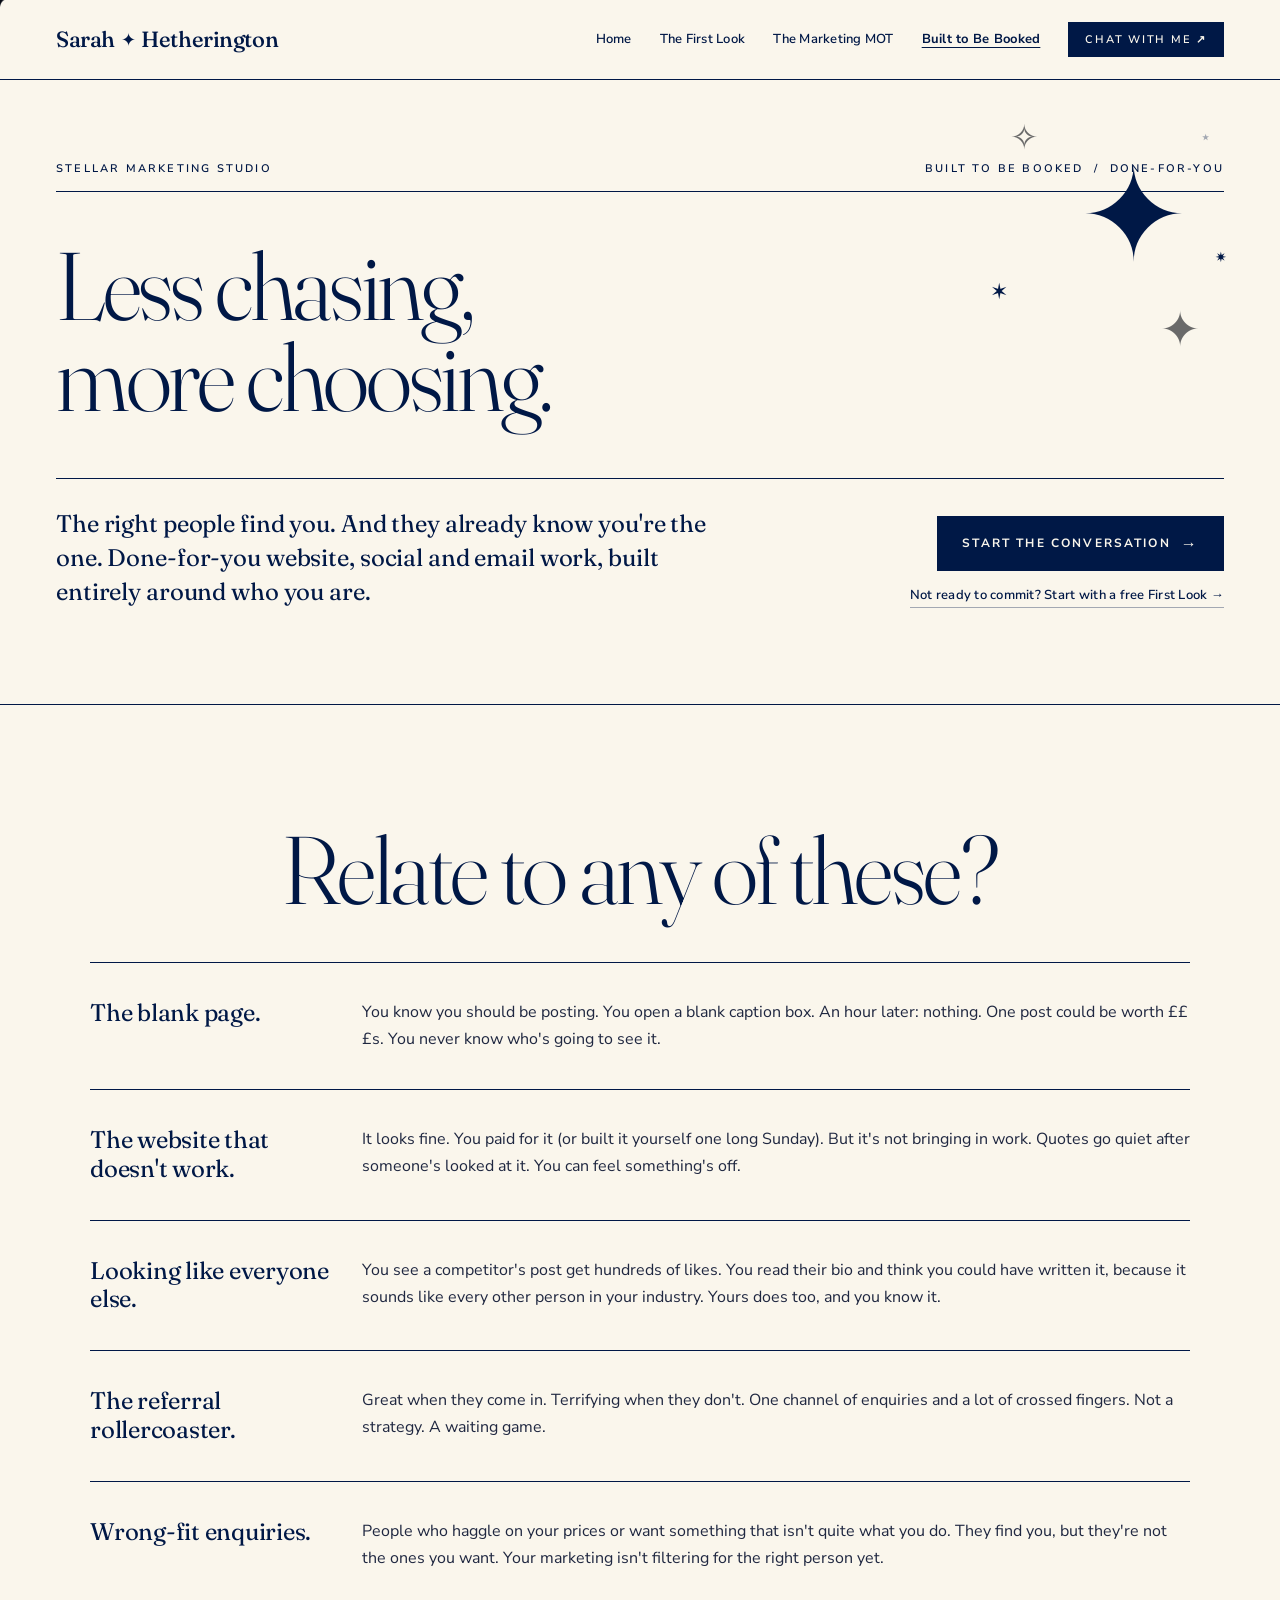
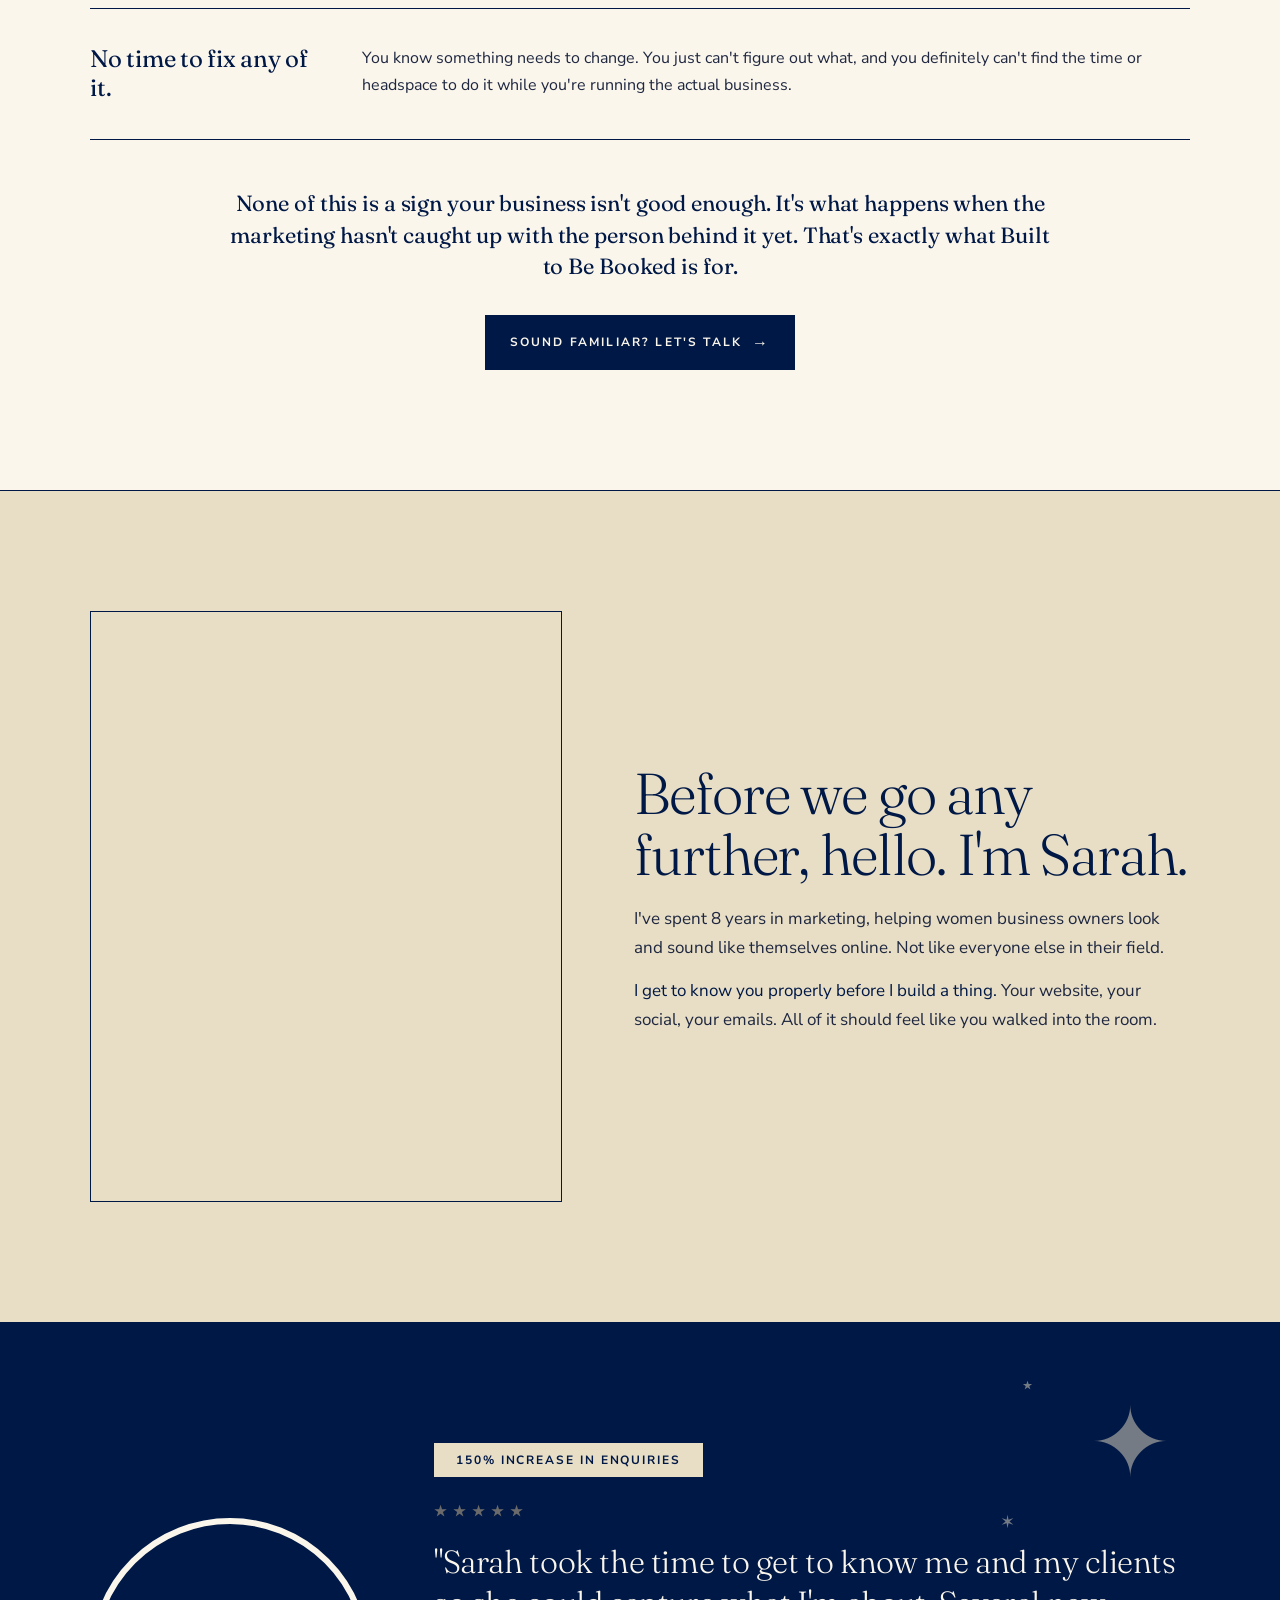
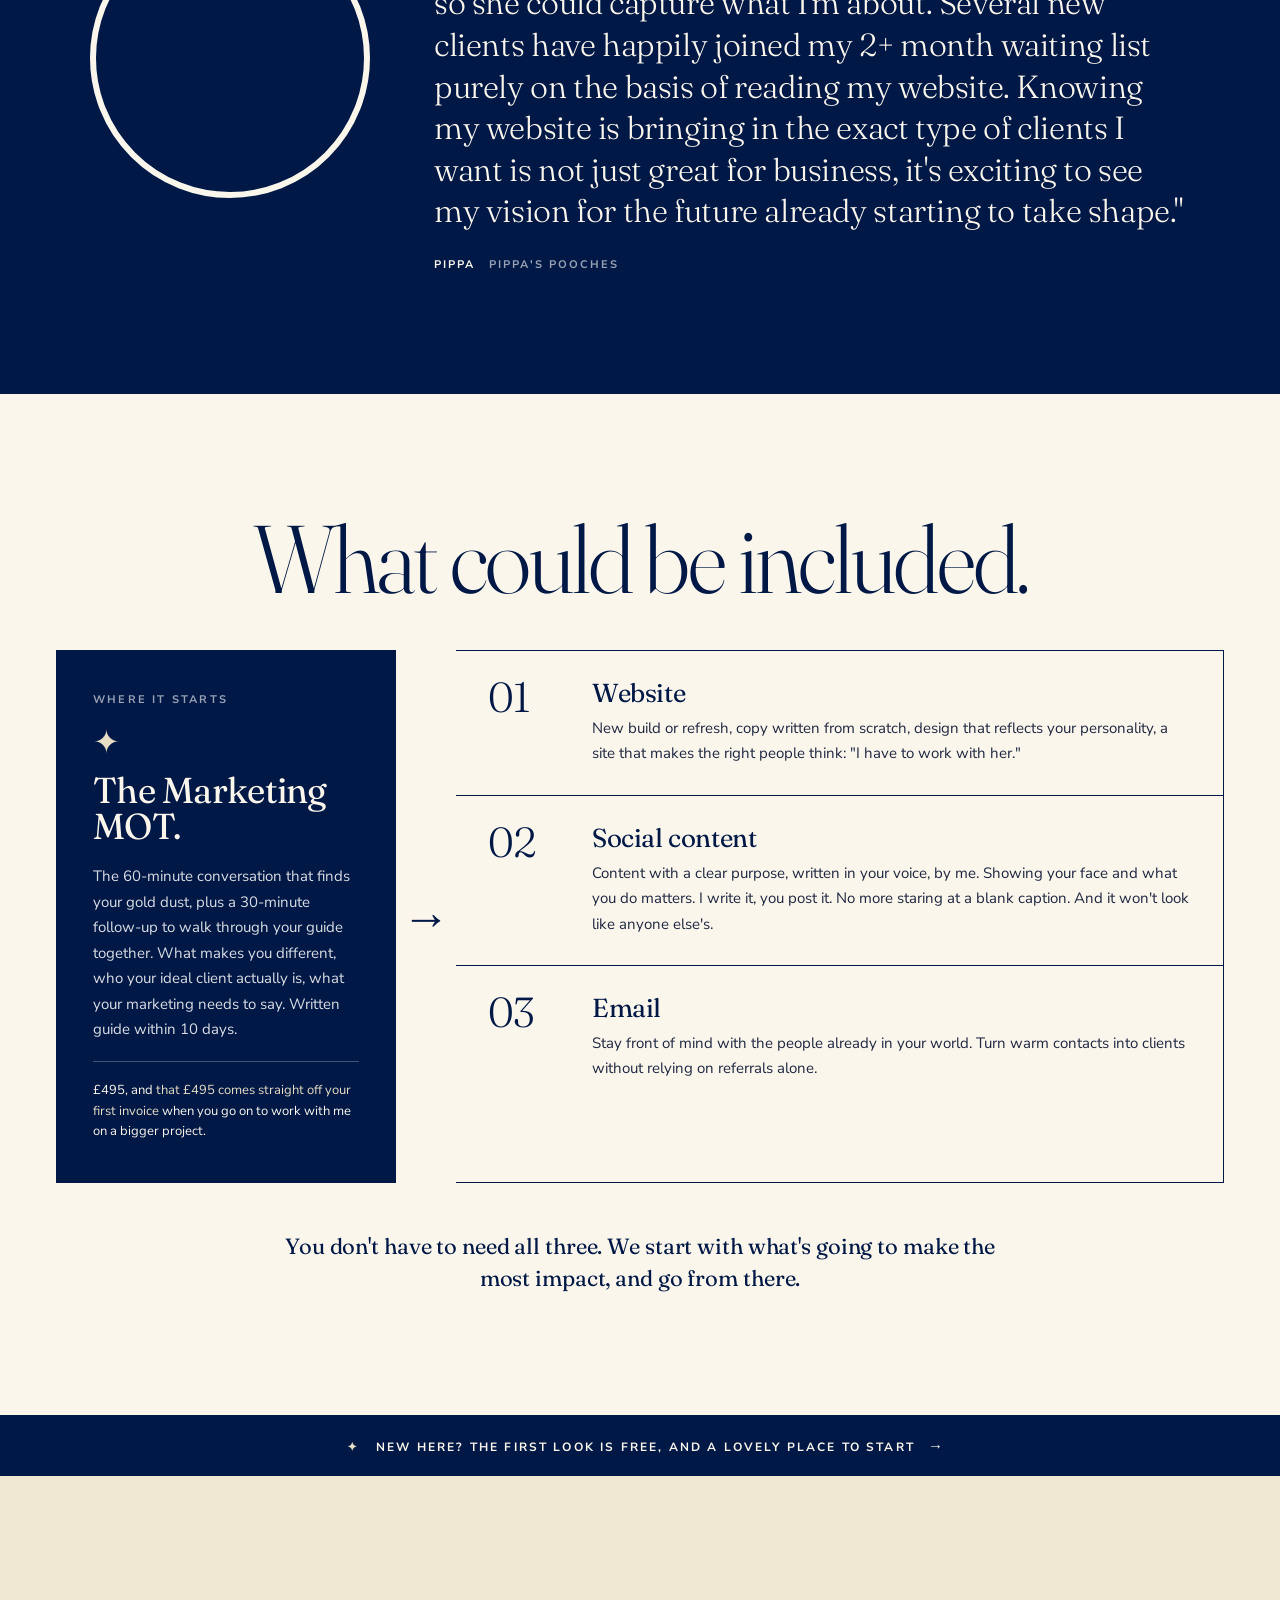
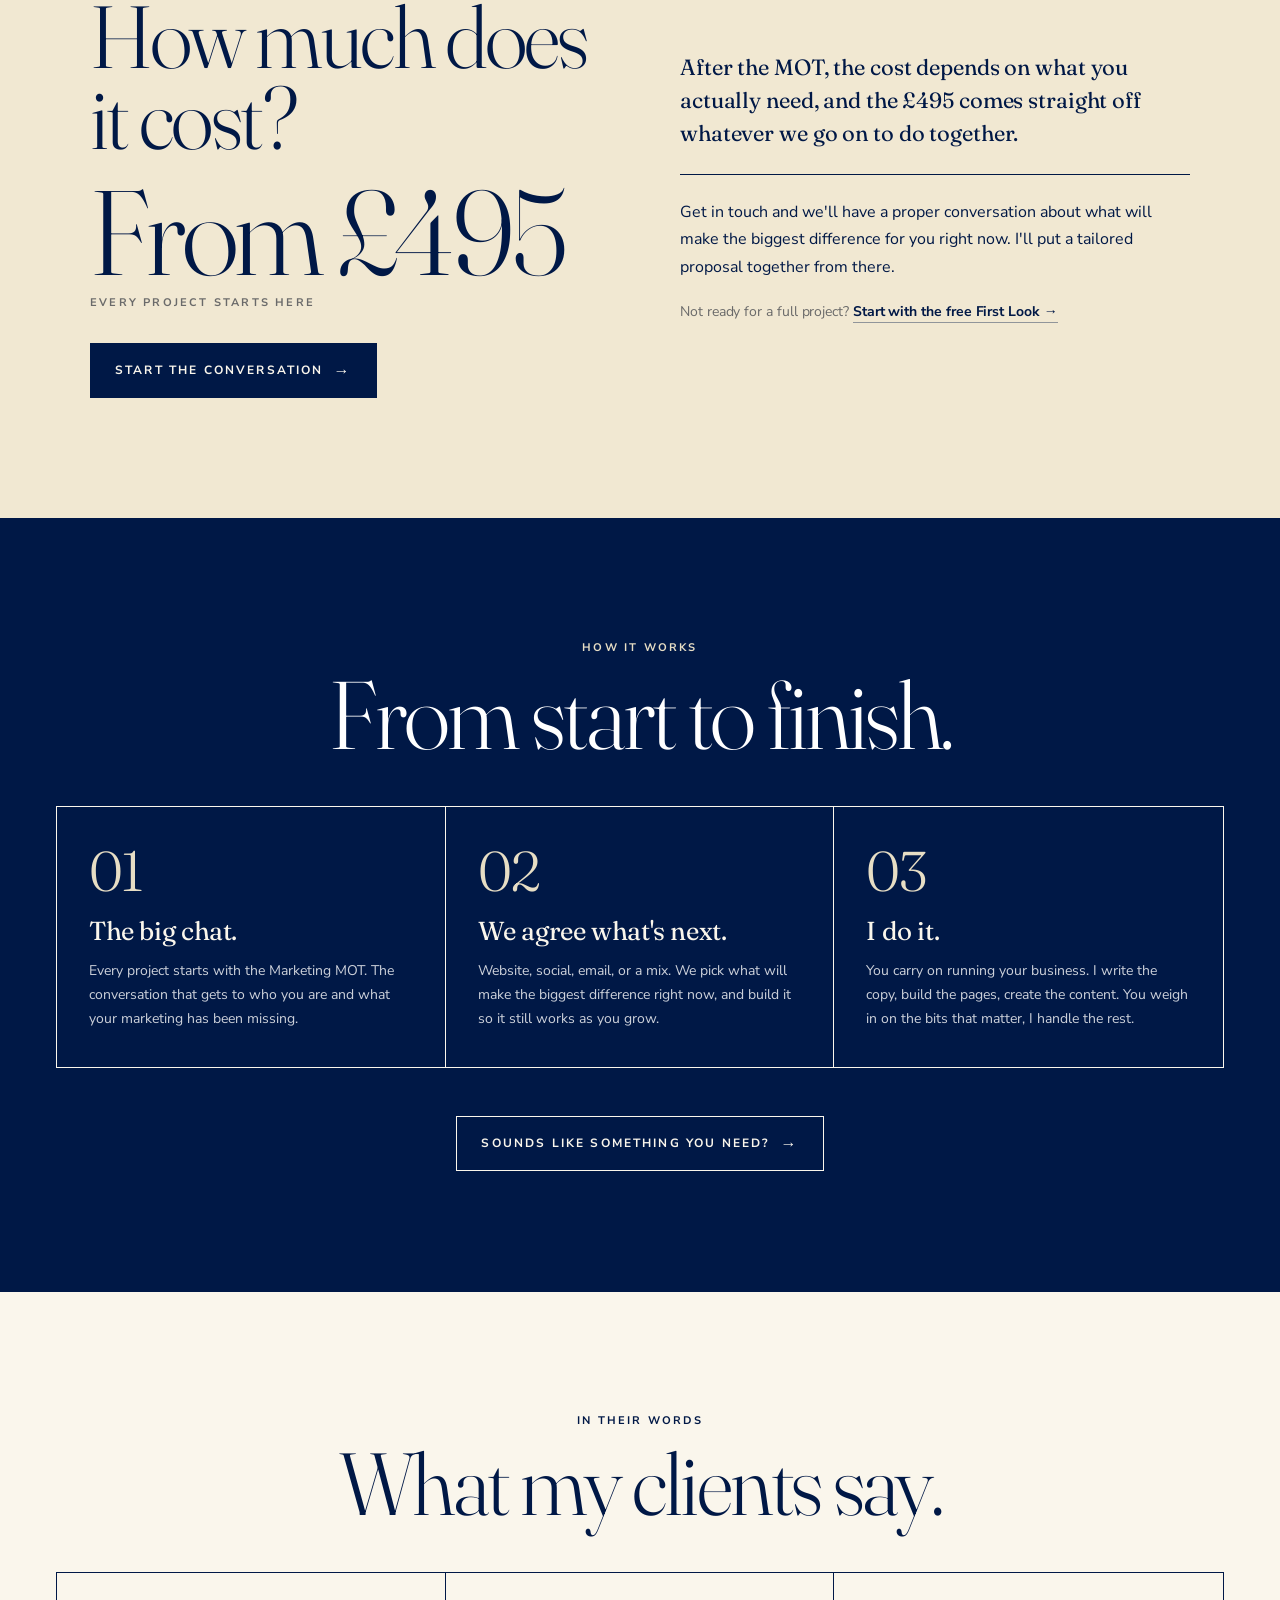
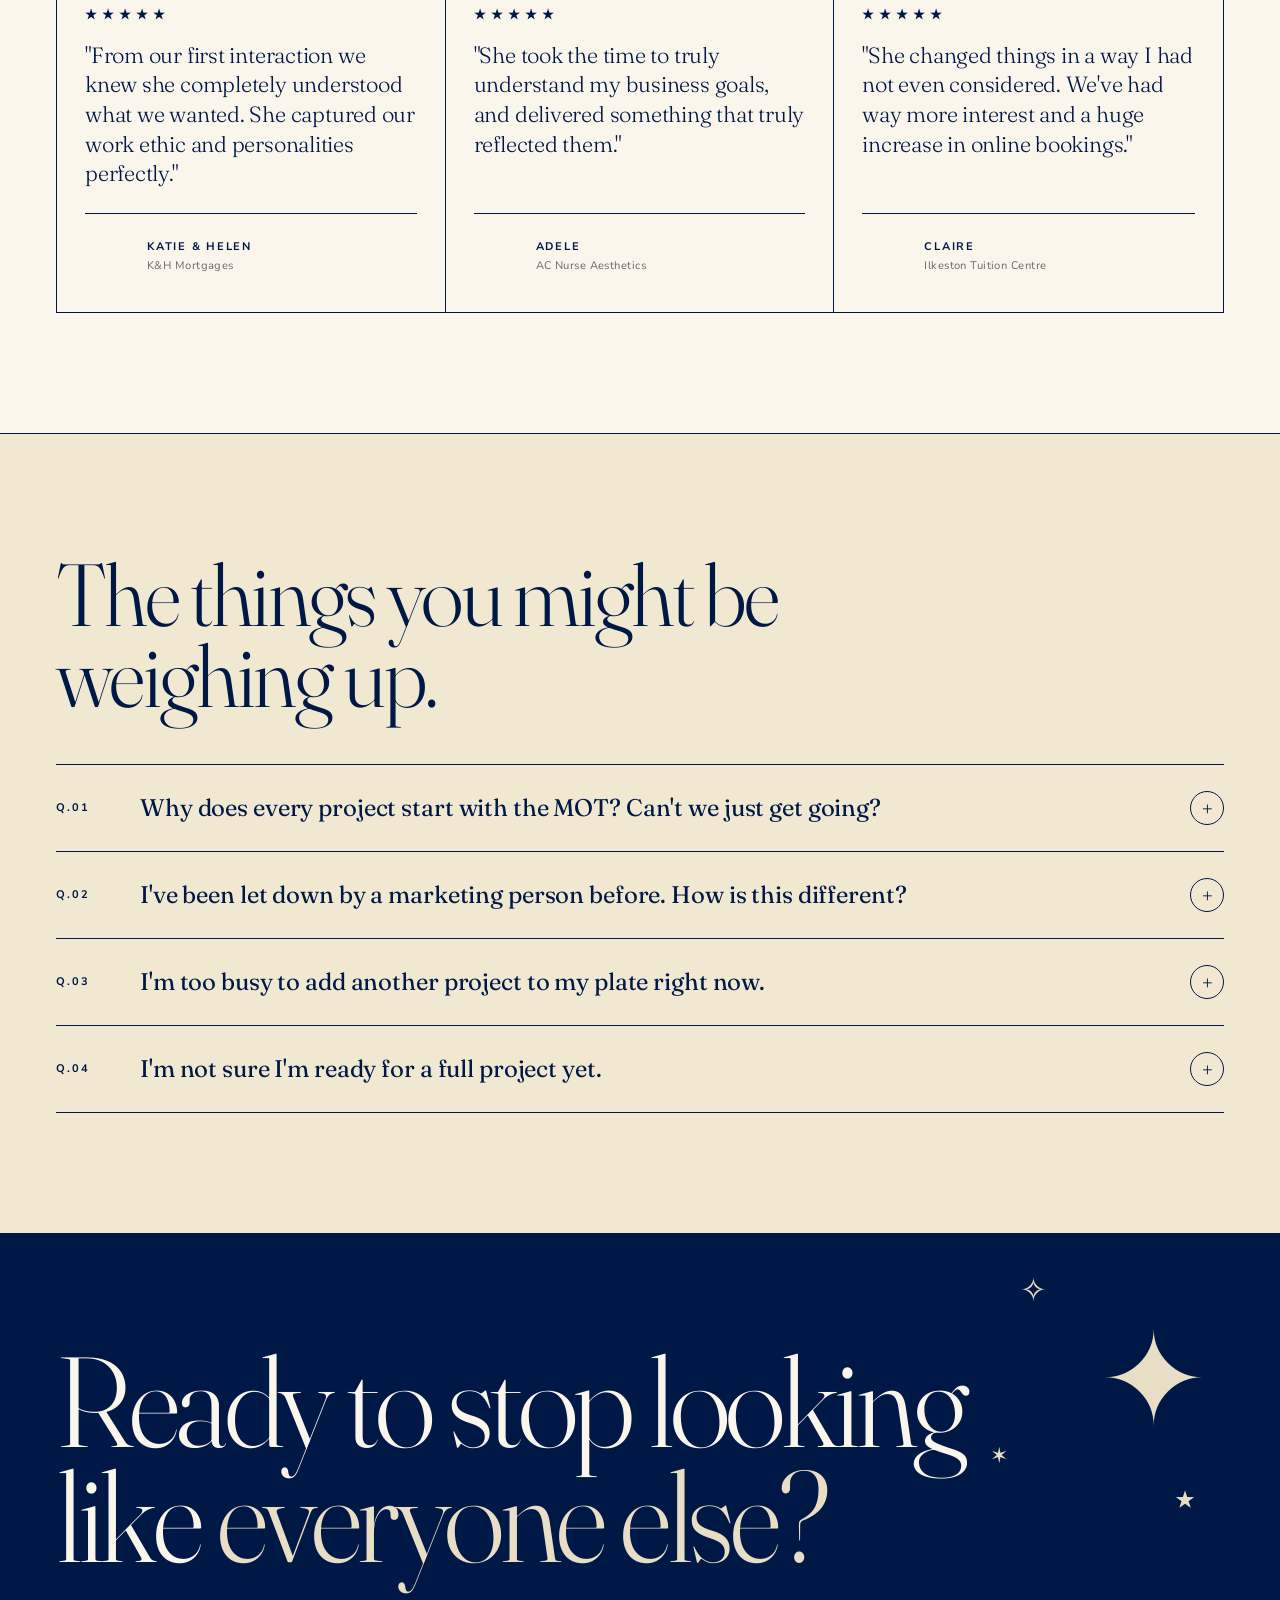
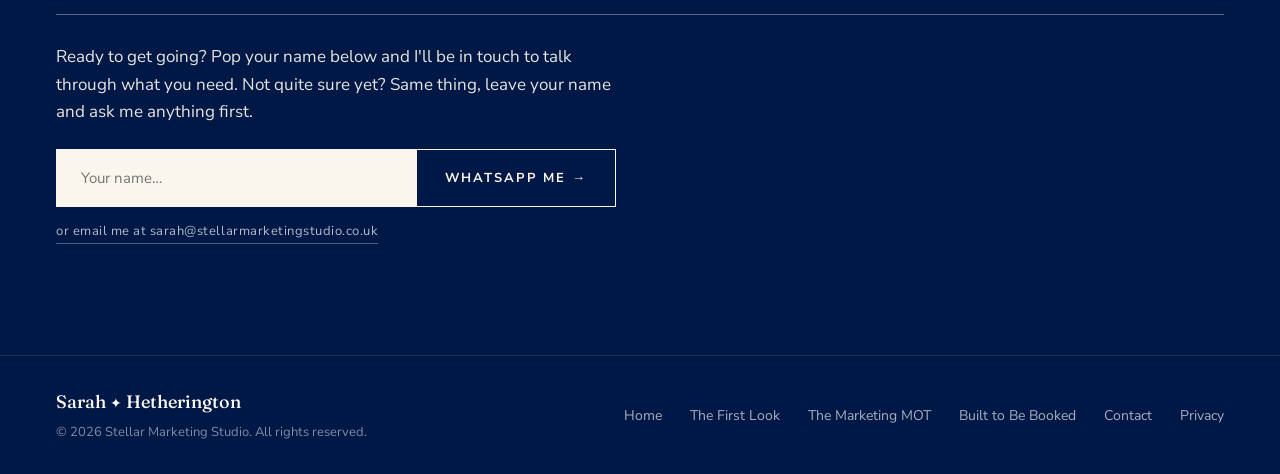
==== built-to-be-booked.html @ 283db267 "Add files via upload" ====
<!DOCTYPE html>
<html lang="en">
<head>
<meta charset="UTF-8">
<meta name="viewport" content="width=device-width, initial-scale=1.0">
<title>Built to Be Booked, Sarah Hetherington</title>
<meta name="description" content="Done-for-you website, social and email, built around who you are, so the right people find you already knowing they want to work with you.">

<link rel="icon" href="favicon.svg" type="image/svg+xml">
<link rel="preconnect" href="https://fonts.googleapis.com">
<link href="https://fonts.googleapis.com/css2?family=Nunito+Sans:ital,wght@0,400;0,600;0,700;1,400&family=Fraunces:ital,opsz,wght@0,9..144,300;0,9..144,400;0,9..144,500;0,9..144,600;0,9..144,700;1,9..144,400;1,9..144,600&display=swap" rel="stylesheet">
<style>
  *,*::before,*::after{box-sizing:border-box;margin:0;padding:0;cursor:none}
  strong{font-weight:inherit!important}
  :root{--navy:#001846;--navy-deep:#001236;--paper:#faf6ec;--cream:#f1e8d2;--stone:#e7dec5;--grey:#6a6a6a;--white:#ffffff}
  html,body{background:var(--paper);color:var(--navy);font-family:'Nunito Sans',sans-serif;font-size:16px;line-height:1.55}
  ::selection{background:var(--navy);color:var(--paper)}
  .page{width:100%;background:var(--paper);position:relative;overflow:hidden}
  .ast{display:inline-block;color:var(--navy);font-family:'Fraunces',serif;line-height:1}

  /* CUSTOM CURSOR */
  #cursor{position:fixed;pointer-events:none;z-index:9999;font-size:1.4rem;color:white;mix-blend-mode:difference;transform:translate(-50%,-50%);transition:transform .1s ease}
  .cursor-trail{position:fixed;pointer-events:none;z-index:9998;font-size:.75rem;color:white;mix-blend-mode:difference;transform:translate(-50%,-50%);opacity:0}

  .sparkles{position:absolute;pointer-events:none;line-height:1;z-index:1}
  .sparkles span{position:absolute;display:inline-block;color:var(--navy);font-family:'Fraunces',serif;font-weight:300;animation:twinkle 3.6s ease-in-out infinite}
  .sparkles span.lite{color:var(--grey)}
  .sparkles span.dim{opacity:.35}
  @keyframes twinkle{0%,100%{opacity:.45;transform:scale(.85) rotate(0deg)}50%{opacity:1;transform:scale(1.1) rotate(18deg)}}
  @keyframes twinkleSlow{0%,100%{opacity:.25;transform:scale(.7) rotate(-12deg)}50%{opacity:.85;transform:scale(1) rotate(8deg)}}

  nav{display:flex;align-items:center;justify-content:space-between;padding:22px 56px;background:var(--paper);border-bottom:1px solid var(--navy);position:sticky;top:0;z-index:1000}
  .wm{font-family:'Fraunces',serif;font-weight:500;font-size:22px;letter-spacing:-.02em;color:var(--navy);text-decoration:none;display:flex;align-items:center;gap:6px}
  .wm .ast{font-size:18px}
  .nav-links{display:flex;gap:28px;align-items:center}
  .nav-links a{font-size:13px;font-weight:600;color:var(--navy);text-decoration:none;letter-spacing:.02em}
  .nav-links a.active{color:var(--navy);font-weight:700;text-decoration:underline;text-underline-offset:4px}
  .nav-links .pill{border:1px solid var(--navy);padding:8px 16px;background:var(--navy);color:var(--paper);font-size:11px;letter-spacing:.16em;text-transform:uppercase;transition:background .2s, border-color .2s}
  .nav-links .pill:hover{background:var(--navy-deep);border-color:var(--navy-deep)}

  /* HERO */
  .hero{padding:80px 56px 96px;border-bottom:1px solid var(--navy);position:relative;overflow:hidden}
  .hero-meta{display:flex;justify-content:space-between;align-items:center;border-bottom:1px solid var(--navy);padding-bottom:14px;margin-bottom:48px}
  .hero-meta span{font-size:11px;letter-spacing:.2em;text-transform:uppercase;font-weight:600;color:var(--navy)}
  h1.bigtype{font-family:'Fraunces',serif;font-weight:300;letter-spacing:-.035em;line-height:.95;font-size:clamp(48px,7.5vw,104px);color:var(--navy);margin:0;max-width:1100px}
  h1.bigtype em{font-style:normal;font-weight:300;color:var(--navy)}
  h1.bigtype strong,h2 strong,h3 strong,.problem-row .t strong{font-weight:400;font-style:normal}
  .hero-foot{display:grid;grid-template-columns:1fr auto;gap:48px;margin-top:56px;border-top:1px solid var(--navy);padding-top:28px;align-items:end}
  .hero-foot .lede{font-family:'Fraunces',serif;font-size:24px;line-height:1.4;font-weight:400;letter-spacing:-.005em;color:var(--navy);max-width:680px}
  .hero-foot .lede em{font-style:normal;color:var(--navy)}
  .hero .sparkles{top:40px;right:40px;width:280px;height:240px}
  .hero .sparkles .a1{top:30px;left:120px;font-size:128px}
  .hero .sparkles .a2{top:0;left:50px;font-size:34px}
  .hero .sparkles .a3{top:160px;left:30px;font-size:22px}
  .hero .sparkles .a4{top:185px;left:200px;font-size:48px}
  .hero .sparkles .a5{top:8px;left:240px;font-size:18px}
  .hero .sparkles .a6{top:130px;left:255px;font-size:14px}
  .pill-cta{display:inline-flex;align-items:center;gap:10px;background:var(--navy);color:var(--paper);padding:14px 24px;text-decoration:none;font-size:12px;font-weight:700;letter-spacing:.18em;text-transform:uppercase;white-space:nowrap;border:1px solid var(--navy);transition:background .2s,color .2s;cursor:pointer;font-family:inherit}
  .pill-cta:hover{background:var(--navy-deep);color:var(--paper)}
  .pill-cta .arr{font-family:'Fraunces',serif;font-size:16px;color:var(--paper)}
  .pill-cta:hover .arr{color:var(--paper)}
  .pill-cta--filled{background:var(--navy);color:var(--paper)}
  .pill-cta--filled .arr{color:var(--paper)}
  .pill-cta--filled:hover{background:var(--navy);border-color:var(--navy)}
  .pill-cta--paper{background:transparent;color:var(--paper);border-color:var(--paper)}
  .pill-cta--paper:hover{background:var(--navy);border-color:var(--navy);color:var(--paper)}
  .pill-cta--paper .arr{color:var(--paper)}
  .pill-cta--paper:hover .arr{color:var(--paper)}
  .hero-cta{display:flex;flex-direction:column;align-items:flex-end;gap:14px}
  .hero-sub-link{font-size:13px;font-weight:600;color:var(--navy);text-decoration:none;border-bottom:1px solid rgba(0,24,70,.35);padding-bottom:2px;letter-spacing:.02em;transition:border-color .2s}
  .hero-sub-link:hover{border-color:var(--navy)}

  /* FIRST LOOK STRIP */
  .fl-strip{display:block;padding:18px 56px;background:var(--navy);color:var(--paper);text-align:center;font-size:12px;letter-spacing:.18em;text-transform:uppercase;font-weight:700;border-bottom:1px solid var(--navy);text-decoration:none;transition:background .2s}
  .fl-strip:hover{background:var(--navy-deep)}
  .fl-strip .ast{color:var(--stone);margin:0 12px}
  .fl-strip .arr{font-family:'Fraunces',serif;text-transform:none;margin-left:8px;font-size:15px}

  /* PROBLEM */
  .problem{padding:120px 56px;background:var(--paper);border-bottom:1px solid var(--navy);position:relative}
  .problem-head{margin-bottom:48px;text-align:center}
  .problem-head h2{font-family:'Fraunces',serif;font-weight:300;font-size:96px;line-height:.92;letter-spacing:-.03em;color:var(--navy)}
  .problem-head h2 em{font-style:normal;color:var(--navy)}
  .problem-grid{border-top:1px solid var(--navy);max-width:1100px;margin:0 auto}
  .problem-row{display:grid;grid-template-columns:240px 1fr;gap:32px;padding:36px 0;border-bottom:1px solid var(--navy);align-items:start}
  .problem-row .t{font-family:'Fraunces',serif;font-weight:400;font-size:24px;line-height:1.2;letter-spacing:-.01em;color:var(--navy)}
  .problem-row .desc{font-size:16px;line-height:1.7;color:#1f2740}
  .problem-close{max-width:820px;margin:48px auto 0;font-family:'Fraunces',serif;font-size:22px;line-height:1.45;font-weight:400;color:var(--navy);text-align:center;letter-spacing:-.005em}
  .problem-close strong{color:var(--navy);font-weight:600}
  .problem-cta{margin-top:32px;text-align:center}

  /* PIPPA STORY */
  .pippa-story{padding:120px 56px;background:var(--navy);color:var(--paper);border-bottom:1px solid var(--navy);position:relative;overflow:hidden}
  .pippa-grid{display:grid;grid-template-columns:auto 1fr;gap:64px;align-items:center;max-width:1100px;margin:0 auto;position:relative;z-index:2}
  .pippa-photo{width:280px;height:280px;border-radius:50%;background-size:cover;background-position:top center;flex-shrink:0;border:6px solid var(--paper)}
  .pippa-r .stat{display:inline-block;background:var(--stone);color:var(--navy);padding:8px 22px;font-size:12px;font-weight:700;letter-spacing:.16em;text-transform:uppercase;margin-bottom:24px}
  .pippa-r .stars{font-size:14px;color:var(--grey);letter-spacing:6px;font-weight:700;margin-bottom:18px}
  .pippa-r blockquote{font-family:'Fraunces',serif;font-weight:300;font-size:32px;line-height:1.3;letter-spacing:-.012em;color:var(--paper);margin-bottom:24px}
  .pippa-r blockquote strong{font-style:normal;font-weight:400;color:var(--paper)}
  .pippa-r .who{display:flex;gap:14px;align-items:baseline;font-size:11px;letter-spacing:.18em;text-transform:uppercase;font-weight:700}
  .pippa-r .who .name{color:var(--paper)}
  .pippa-r .who .biz{color:rgba(255,255,255,.6)}
  .pippa-story .sparkles{top:50px;right:50px;width:240px;height:200px;opacity:.5}
  .pippa-story .sparkles span{color:var(--stone)}
  .pippa-story .sparkles .a1{top:20px;left:100px;font-size:96px}
  .pippa-story .sparkles .a2{top:0;left:30px;font-size:24px}
  .pippa-story .sparkles .a3{top:140px;left:10px;font-size:18px}

  /* WHATS INCLUDED, flow chart */
  .included{padding:120px 56px;background:var(--paper);border-bottom:1px solid var(--navy)}
  .inc-head{margin-bottom:48px;text-align:center}
  .inc-head .kicker{font-size:11px;letter-spacing:.2em;text-transform:uppercase;font-weight:700;color:var(--navy);margin-bottom:14px}
  .inc-head h2{font-family:'Fraunces',serif;font-weight:300;font-size:96px;line-height:.92;letter-spacing:-.03em;color:var(--navy);margin-bottom:18px}
  .inc-head h2 em{font-style:normal;color:var(--navy)}
  .inc-flow{display:grid;grid-template-columns:340px 60px 1fr;gap:0;max-width:1180px;margin:0 auto;align-items:stretch}
  .inc-start{background:var(--navy);color:var(--paper);padding:40px 36px;display:flex;flex-direction:column;border:1px solid var(--navy)}
  .inc-start .step-tag{font-size:11px;letter-spacing:.2em;text-transform:uppercase;font-weight:700;color:rgba(255,255,255,.6);margin-bottom:18px}
  .inc-start .star{font-family:'Fraunces',serif;font-size:32px;color:var(--stone);margin-bottom:14px;line-height:1}
  .inc-start h3{font-family:'Fraunces',serif;font-weight:400;font-size:36px;line-height:1;letter-spacing:-.02em;margin-bottom:20px}
  .inc-start h3 em{font-style:normal;color:var(--stone)}
  .inc-start p{font-size:15px;line-height:1.7;color:rgba(255,255,255,.85);margin-bottom:18px;flex:1}
  .inc-start .price-foot{padding-top:18px;border-top:1px solid rgba(255,255,255,.25);font-size:13px;line-height:1.6;color:var(--paper)}
  .inc-start .price-foot strong{color:var(--stone);font-weight:700}
  .inc-arrow{display:flex;align-items:center;justify-content:center;font-family:'Fraunces',serif;font-size:48px;color:var(--navy);font-weight:300}
  .inc-options{display:flex;flex-direction:column;border:1px solid var(--navy);border-left:none}
  .inc-opt{display:grid;grid-template-columns:80px 1fr;gap:24px;padding:28px 32px;border-bottom:1px solid var(--navy);align-items:start}
  .inc-opt:last-child{border-bottom:none}
  .inc-opt .opt-num{font-family:'Fraunces',serif;font-weight:300;font-size:42px;color:var(--navy);line-height:.9;letter-spacing:-.03em}
  .inc-opt h4{font-family:'Fraunces',serif;font-weight:400;font-size:26px;line-height:1.1;letter-spacing:-.015em;color:var(--navy);margin-bottom:8px}
  .inc-opt h4 em{font-style:normal;color:var(--navy)}
  .inc-opt p{font-size:15px;line-height:1.7;color:#1f2740}
  .inc-note{margin-top:48px;text-align:center;font-family:'Fraunces',serif;font-size:22px;line-height:1.45;font-weight:400;color:var(--navy);letter-spacing:-.005em;max-width:760px;margin-left:auto;margin-right:auto}
  .inc-note strong{color:var(--navy);font-weight:600;font-style:normal}

  /* COST */
  .cost{padding:120px 56px;background:var(--cream);color:var(--navy);border-bottom:1px solid var(--navy);position:relative}
  .cost-grid{display:grid;grid-template-columns:1fr 1fr;gap:80px;max-width:1100px;margin:0 auto;align-items:center}
  .cost-l h2{font-family:'Fraunces',serif;font-weight:300;font-size:88px;line-height:.92;letter-spacing:-.03em;color:var(--navy);margin-bottom:20px}
  .cost-l h2 em{font-style:normal;color:var(--navy);font-weight:300}
  .cost-l .price-line{font-family:'Fraunces',serif;font-weight:300;font-size:120px;line-height:.9;color:var(--navy);letter-spacing:-.035em;margin-bottom:8px}
  .cost-l .price-label{font-size:11px;letter-spacing:.2em;text-transform:uppercase;font-weight:700;color:var(--grey)}
  .cost-l .pill-cta{margin-top:32px}
  .cost-r p{font-family:'Fraunces',serif;font-size:22px;line-height:1.5;font-weight:400;color:var(--navy);margin-bottom:20px;letter-spacing:-.005em}
  .cost-r p em{font-style:normal;color:var(--navy)}
  .cost-r .highlight{margin-top:24px;padding:24px 0 0;border-top:1px solid var(--navy);font-size:16px;line-height:1.7;color:var(--navy);font-family:'Nunito Sans',sans-serif}
  .cost-r .highlight strong{color:var(--navy)}
  .cost-r .cost-note{margin-top:20px;font-size:14px;line-height:1.6;color:var(--grey);font-family:'Nunito Sans',sans-serif}
  .cost-r .cost-note a{color:var(--navy);text-decoration:none;font-weight:700;border-bottom:1px solid rgba(0,24,70,.4);padding-bottom:1px}
  .cost-r .cost-note a:hover{border-color:var(--navy)}

  /* HOW IT WORKS */
  .hiw{padding:120px 56px;background:var(--navy);color:var(--paper);border-bottom:1px solid var(--navy)}
  .hiw-head{margin-bottom:48px;text-align:center}
  .hiw-head .kicker{font-size:11px;letter-spacing:.2em;text-transform:uppercase;font-weight:700;color:var(--stone);margin-bottom:14px}
  .hiw-head h2{font-family:'Fraunces',serif;font-weight:300;font-size:96px;line-height:.92;letter-spacing:-.03em;color:var(--white);margin-bottom:14px}
  .hiw-head h2 em{font-style:normal;color:var(--white);font-weight:300}
  .hiw-grid{display:grid;grid-template-columns:repeat(3,1fr);border:1px solid var(--paper);max-width:1180px;margin:0 auto}
  .hiw-card{padding:36px 32px;border-right:1px solid var(--paper)}
  .hiw-card:last-child{border-right:none}
  .hiw-card .step-tag{font-size:11px;letter-spacing:.2em;text-transform:uppercase;font-weight:700;color:var(--grey);margin-bottom:14px}
  .hiw-card .num{font-family:'Fraunces',serif;font-weight:300;font-size:56px;color:var(--stone);line-height:1;margin-bottom:18px;letter-spacing:-.03em}
  .hiw-card h3{font-family:'Fraunces',serif;font-weight:400;font-size:26px;line-height:1.15;letter-spacing:-.015em;color:var(--paper);margin-bottom:12px}
  .hiw-card h3 em{font-style:normal;color:var(--paper)}
  .hiw-card p{font-size:14px;line-height:1.7;color:rgba(255,255,255,.8)}
  .hiw-foot{margin-top:48px;text-align:center}

  /* TESTIMONIAL GRID */
  .testi-grid-sec{padding:120px 56px;background:var(--paper);border-bottom:1px solid var(--navy)}
  .tg-head{margin-bottom:48px;text-align:center}
  .tg-head .kicker{font-size:11px;letter-spacing:.2em;text-transform:uppercase;font-weight:700;color:var(--navy);margin-bottom:14px}
  .tg-head h2{font-family:'Fraunces',serif;font-weight:300;font-size:88px;line-height:.92;letter-spacing:-.03em;color:var(--navy)}
  .tg-head h2 strong{font-style:normal;font-weight:400;color:var(--navy)}
  .tg{display:grid;grid-template-columns:repeat(3,1fr);gap:0;border:1px solid var(--navy);max-width:1180px;margin:0 auto}
  .tg-card{padding:32px 28px;border-right:1px solid var(--navy);display:flex;flex-direction:column;background:var(--paper)}
  .tg-card:last-child{border-right:none}
  .tg-card .stars{font-size:13px;color:var(--navy);letter-spacing:5px;font-weight:700;margin-bottom:16px}
  .tg-card blockquote{font-family:'Fraunces',serif;font-weight:300;font-size:22px;line-height:1.35;letter-spacing:-.01em;color:var(--navy);margin-bottom:24px;flex:1}
  .tg-card blockquote strong{font-style:normal;font-weight:400;color:var(--navy)}
  .tg-card .attr{display:flex;align-items:center;gap:14px;border-top:1px solid var(--navy);padding-top:18px}
  .tg-card .attr .ph{width:48px;height:48px;border-radius:50%;background-size:cover;background-position:top center;flex-shrink:0}
  .tg-card .attr .name{display:block;color:var(--navy);font-weight:700;font-size:11px;letter-spacing:.16em;text-transform:uppercase}
  .tg-card .attr .biz{display:block;color:var(--grey);font-size:11px;letter-spacing:.04em;margin-top:2px}

  /* FAQ */
  .faq-sec{padding:120px 56px;background:var(--cream);border-bottom:1px solid var(--navy)}
  .faq-sec h2{font-family:'Fraunces',serif;font-weight:300;font-size:88px;line-height:.92;letter-spacing:-.03em;color:var(--navy);margin-bottom:48px;max-width:900px;text-align:left}
  .faq-sec h2 em{font-style:normal;color:var(--navy);font-weight:300}
  .faq-list{border-top:1px solid var(--navy);max-width:1180px;margin:0 auto}
  .faq-item{border-bottom:1px solid var(--navy)}
  .faq-q{display:grid;grid-template-columns:60px 1fr auto;gap:24px;padding:26px 0;font-family:'Fraunces',serif;font-weight:400;font-size:24px;letter-spacing:-.005em;color:var(--navy);cursor:pointer;align-items:center;background:none;border:none;width:100%;text-align:left}
  .faq-q .num{font-size:11px;letter-spacing:.18em;text-transform:uppercase;font-weight:700;color:var(--navy);font-family:'Nunito Sans',sans-serif}
  .faq-q .ico{width:34px;height:34px;border:1px solid var(--navy);border-radius:50%;display:flex;align-items:center;justify-content:center;font-family:'Nunito Sans',sans-serif;font-weight:300;font-size:18px;color:var(--navy);transition:transform .3s}
  .faq-item.open .faq-q .ico{transform:rotate(45deg)}
  .faq-a{overflow:hidden;max-height:0;transition:max-height .4s ease,padding .3s ease;padding:0 0 0 84px;font-size:16px;line-height:1.7;color:#1f2740}
  .faq-a.open{max-height:600px;padding:0 0 28px 84px}
  .faq-a a{color:var(--navy);font-weight:700}

  /* BOTTOM CTA */
  .bottom-cta{padding:110px 56px;background:var(--navy);color:var(--paper);position:relative;overflow:hidden;border-bottom:1px solid var(--navy)}
  .bottom-cta h2{font-family:'Fraunces',serif;font-weight:300;font-size:128px;line-height:.9;letter-spacing:-.035em;color:var(--paper);margin-bottom:0;max-width:1000px}
  .bottom-cta h2 em{font-style:normal;color:var(--stone);font-weight:300}
  .bottom-cta .row{display:block;margin-top:40px;padding-top:28px;border-top:1px solid rgba(255,255,255,.35)}
  .bottom-cta .row p{font-family:'Nunito Sans',sans-serif;font-size:17px;line-height:1.6;color:var(--paper);max-width:560px;font-weight:400;opacity:.92;margin-bottom:24px}
  .wa-input-row{display:flex;background:var(--paper);overflow:hidden;border:1px solid var(--paper);max-width:560px;width:100%}
  .wa-input-row input{flex:1;border:none;outline:none;padding:18px 24px;font-family:inherit;font-size:15px;background:transparent;color:var(--navy)}
  .wa-btn{background:var(--navy);color:var(--paper);border:none;padding:18px 28px;font-weight:700;font-size:13px;letter-spacing:.16em;text-transform:uppercase;cursor:pointer;font-family:inherit}
  .bottom-cta .alt-row{margin-top:14px;display:flex;justify-content:flex-start}
  .bottom-cta .alt-link{font-size:13px;color:rgba(255,255,255,.7);text-decoration:none;border-bottom:1px solid rgba(255,255,255,.3);padding-bottom:2px;letter-spacing:.04em}
  .bottom-cta .alt-link:hover{color:var(--paper);border-color:var(--paper)}
  .bottom-cta .sparkles{top:40px;right:40px;width:280px;height:240px}
  .bottom-cta .sparkles span{color:var(--stone)}
  .bottom-cta .sparkles .a1{top:40px;left:140px;font-size:128px}
  .bottom-cta .sparkles .a2{top:0;left:60px;font-size:32px}
  .bottom-cta .sparkles .a3{top:170px;left:30px;font-size:22px}
  .bottom-cta .sparkles .a4{top:200px;left:210px;font-size:48px}

  footer{padding:32px 56px;display:flex;justify-content:space-between;align-items:center;background:var(--navy);border-top:1px solid rgba(255,255,255,.1);color:rgba(255,255,255,.7);gap:24px}
  footer a{color:rgba(255,255,255,.65);text-decoration:none;margin-left:24px;font-size:14px;transition:color .2s}
  footer a:hover{color:var(--paper)}
  footer .l{font-family:'Fraunces',serif;font-weight:500;font-size:18px;color:var(--paper)}
  footer .l .ast{font-size:14px;color:var(--white)}
  footer p{font-size:13px;color:rgba(255,255,255,.5);margin-top:6px}

  /* HAMBURGER + MOBILE NAV */
  .hamburger{display:none;flex-direction:column;justify-content:center;gap:6px;width:40px;height:40px;background:none;border:1px solid var(--navy);padding:10px;flex-shrink:0}
  .hamburger span{display:block;height:2px;background:var(--navy);transition:transform .25s ease,opacity .25s ease}
  .hamburger.open span:nth-child(1){transform:translateY(8px) rotate(45deg)}
  .hamburger.open span:nth-child(2){opacity:0;transform:scaleX(0)}
  .hamburger.open span:nth-child(3){transform:translateY(-8px) rotate(-45deg)}
  .mobile-nav{display:none;position:fixed;inset:0;background:var(--paper);z-index:999;flex-direction:column;align-items:center;justify-content:center;gap:36px}
  .mobile-nav.open{display:flex}
  .mobile-nav .m-link{font-family:'Nunito Sans',sans-serif;font-size:22px;font-weight:600;color:var(--navy);text-decoration:none;letter-spacing:.02em;opacity:.65;transition:opacity .2s}
  .mobile-nav .m-link.active,.mobile-nav .m-link:hover{opacity:1}
  .mobile-nav .m-btn{margin-top:8px}

  /* MEET SARAH */
  .meet{padding:120px 56px;background:var(--stone);border-bottom:1px solid var(--navy);position:relative}
  .meet-grid{display:grid;grid-template-columns:.85fr 1fr;gap:72px;align-items:center;max-width:1100px;margin:0 auto}
  .meet-portrait{aspect-ratio:4/5;background-size:cover;background-position:top center;background-image:url('https://i.postimg.cc/mZzL1H1K/Sarah-and-Emma-Sep-2024-(54-of-120)-(1)-Medium.jpg');width:100%;border:1px solid var(--navy)}
  .meet-r .kicker{font-size:11px;letter-spacing:.2em;text-transform:uppercase;font-weight:700;color:var(--navy);margin-bottom:14px}
  .meet-r h2{font-family:'Fraunces',serif;font-weight:300;font-size:clamp(36px,4.5vw,60px);line-height:1.05;letter-spacing:-.02em;color:var(--navy);margin-bottom:20px}
  .meet-r h2 em{font-style:normal;color:var(--navy)}
  .meet-r .lede{font-family:'Fraunces',serif;font-size:22px;line-height:1.4;color:var(--navy);margin-bottom:18px;letter-spacing:-.005em}
  .meet-r p{font-size:17px;line-height:1.7;color:#1f2740;margin-bottom:14px}
  .meet-r p strong{color:var(--navy);font-weight:700}

  @media (max-width:900px){
    nav{padding:16px 24px}
    .hero-meta{display:none}
    .hero .sparkles{width:130px;height:130px;top:10px;right:6px}
    .hero .sparkles .a1{font-size:58px;top:16px;left:30px}
    .hero .sparkles .a2,.hero .sparkles .a3,.hero .sparkles .a4,.hero .sparkles .a5,.hero .sparkles .a6{display:none}
    .nav-links{display:none}
    .hamburger{display:flex}
    .hero,.meet,.problem,.pippa-story,.included,.cost,.hiw,.testi-grid-sec,.faq-sec,.bottom-cta{padding:64px 24px}
    .meet-grid{grid-template-columns:1fr;gap:32px}
    .meet-portrait{aspect-ratio:4/5}
    h1.bigtype{font-size:clamp(42px,13vw,56px)}
    .hero-foot,.cost-grid,.pippa-grid{grid-template-columns:1fr;gap:32px}
    .hero-cta{align-items:flex-start}
    .fl-strip{padding:16px 24px}
    .problem-row{grid-template-columns:1fr;gap:14px}
    .problem-head h2,.inc-head h2,.cost-l h2,.hiw-head h2,.tg-head h2,.faq-sec h2,.bottom-cta h2{font-size:48px}
    .pippa-photo{margin:0 auto;width:160px;height:160px}
    .pippa-r blockquote{font-size:22px}
    .inc-flow{grid-template-columns:1fr;gap:0}
    .inc-arrow{transform:rotate(90deg);padding:18px 0}
    .inc-options{border-left:1px solid var(--navy);border-top:none}
    .cost-l .price-line{font-size:72px}
    .cost-r p{font-size:18px}
    .hiw-grid,.tg{grid-template-columns:1fr}
    .hiw-card,.tg-card{border-right:none;border-bottom:1px solid var(--paper)}
    .hiw-card:last-child,.tg-card:last-child{border-bottom:none}
    .tg-card{border-bottom-color:var(--navy)}
    .faq-q{font-size:18px;grid-template-columns:50px 1fr auto}
    .faq-a,.faq-a.open{padding-left:50px;padding-right:0}
    .wa-input-row{flex-direction:column}
    .wa-btn{text-align:center}
    footer{flex-direction:column;align-items:flex-start;padding:28px 24px}
    #cursor,.cursor-trail{display:none}
  }
</style>
</head>
<body>
<div id="cursor">✦</div>
<nav>
  <a href="index.html" class="wm">Sarah <sup class="ast">✦</sup> Hetherington</a>
  <div class="nav-links">
    <a href="index.html">Home</a>
    <a href="check-up.html">The First Look</a>
    <a href="mot.html">The Marketing MOT</a>
    <a href="built-to-be-booked.html" class="active">Built to Be Booked</a>
    <a href="#contact" class="pill">Chat with me ↗</a>
  </div>
  <button class="hamburger" id="hamburger" aria-label="Menu"><span></span><span></span><span></span></button>
</nav>
<div class="mobile-nav" id="mobileNav">
  <a href="index.html" class="m-link">Home</a>
  <a href="check-up.html" class="m-link">The First Look</a>
  <a href="mot.html" class="m-link">The Marketing MOT</a>
  <a href="built-to-be-booked.html" class="m-link active">Built to Be Booked</a>
  <a href="#contact" class="pill m-btn" onclick="closeMobileNav()">Chat with me ↗</a>
</div>

<div class="page">

<!-- HERO -->
<section class="hero">
  <div class="sparkles">
    <span class="a1">✦</span>
    <span class="a2 lite" style="animation-delay:.5s;animation-name:twinkleSlow">✧</span>
    <span class="a3" style="animation-delay:1.1s">✶</span>
    <span class="a4 lite" style="animation-delay:.7s">✦</span>
    <span class="a5 dim" style="animation-delay:1.4s">⋆</span>
    <span class="a6" style="animation-delay:.3s">✷</span>
  </div>
  <div class="hero-meta">
    <span>Stellar Marketing Studio</span>
    <span>Built to Be Booked &nbsp;/&nbsp; Done-for-you</span>
  </div>
  <h1 class="bigtype">Less chasing,<br><em>more choosing.</em></h1>
  <div class="hero-foot">
    <p class="lede">The right people find you. And they <strong>already know you're the one.</strong> Done-for-you website, social and email work, built entirely around who you are.</p>
    <div class="hero-cta">
      <a href="#contact" class="pill-cta pill-cta--filled">Start the conversation <span class="arr">→</span></a>
      <a href="check-up.html" class="hero-sub-link">Not ready to commit? Start with a free First Look →</a>
    </div>
  </div>
</section>

<!-- PROBLEM -->
<section class="problem">
  <div class="problem-head">
    <h2>Relate to any of these?</h2>
  </div>
  <div class="problem-grid">
    <div class="problem-row">
      <div class="t">The <strong>blank page.</strong></div>
      <div class="desc">You know you should be posting. You open a blank caption box. An hour later: nothing. One post could be worth £££s. You never know who's going to see it.</div>
    </div>
    <div class="problem-row">
      <div class="t">The website that <strong>doesn't work.</strong></div>
      <div class="desc">It looks fine. You paid for it (or built it yourself one long Sunday). But it's not bringing in work. Quotes go quiet after someone's looked at it. You can feel something's off.</div>
    </div>
    <div class="problem-row">
      <div class="t">Looking like <strong>everyone else.</strong></div>
      <div class="desc">You see a competitor's post get hundreds of likes. You read their bio and think you could have written it, because it sounds like every other person in your industry. Yours does too, and you know it.</div>
    </div>
    <div class="problem-row">
      <div class="t">The <strong>referral rollercoaster.</strong></div>
      <div class="desc">Great when they come in. Terrifying when they don't. One channel of enquiries and a lot of crossed fingers. Not a strategy. A waiting game.</div>
    </div>
    <div class="problem-row">
      <div class="t">Wrong-fit <strong>enquiries.</strong></div>
      <div class="desc">People who haggle on your prices or want something that isn't quite what you do. They find you, but they're not the ones you want. Your marketing isn't filtering for the right person yet.</div>
    </div>
    <div class="problem-row">
      <div class="t">No time to <strong>fix any of it.</strong></div>
      <div class="desc">You know something needs to change. You just can't figure out what, and you definitely can't find the time or headspace to do it while you're running the actual business.</div>
    </div>
  </div>
  <p class="problem-close">None of this is a sign your business isn't good enough. It's what happens when the marketing hasn't caught up with the person behind it yet. <strong>That's exactly what Built to Be Booked is for.</strong></p>
  <div class="problem-cta"><a href="#contact" class="pill-cta">Sound familiar? Let's talk <span class="arr">→</span></a></div>
</section>

<!-- MEET SARAH -->
<section class="meet">
  <div class="meet-grid">
    <div class="meet-portrait"></div>
    <div class="meet-r">
      <h2>Before we go any further, <em>hello.</em> I'm Sarah.</h2>
      <p>I've spent 8 years in marketing, helping women business owners look and sound like themselves online. Not like everyone else in their field.</p>
      <p><strong>I get to know you properly before I build a thing.</strong> Your website, your social, your emails. All of it should feel like you walked into the room.</p>
    </div>
  </div>
</section>

<!-- PIPPA STORY -->
<section class="pippa-story">
  <div class="sparkles">
    <span class="a1">✦</span>
    <span class="a2" style="animation-delay:.6s">⋆</span>
    <span class="a3" style="animation-delay:1.1s">✶</span>
  </div>
  <div class="pippa-grid">
    <div class="pippa-photo" style="background-image:url('https://i.postimg.cc/90Wxbn3F/Pippa-and-Artemis-portrait.jpg')"></div>
    <div class="pippa-r">
      <div class="stat">150% increase in enquiries</div>
      <div class="stars">★★★★★</div>
      <blockquote>"Sarah took the time to get to know me and my clients so she could capture what I'm about. <strong>Several new clients have happily joined my 2+ month waiting list purely on the basis of reading my website.</strong> Knowing my website is bringing in the exact type of clients I want is not just great for business, it's exciting to see my vision for the future already starting to take shape."</blockquote>
      <div class="who"><span class="name">Pippa</span><span class="biz">Pippa's Pooches</span></div>
    </div>
  </div>
</section>

<!-- WHATS INCLUDED -->
<section class="included">
  <div class="inc-head">
    <h2>What could be included.</h2>
  </div>
  <div class="inc-flow">
    <div class="inc-start">
      <div class="step-tag">Where it starts</div>
      <div class="star">✦</div>
      <h3>The Marketing MOT.</h3>
      <p>The 60-minute conversation that finds your gold dust, plus a 30-minute follow-up to walk through your guide together. What makes you different, who your ideal client actually is, what your marketing needs to say. Written guide within 10 days.</p>
      <div class="price-foot">£495, and <strong>that £495 comes straight off your first invoice</strong> when you go on to work with me on a bigger project.</div>
    </div>
    <div class="inc-arrow">→</div>
    <div class="inc-options">
      <div class="inc-opt">
        <div class="opt-num">01</div>
        <div>
          <h4>Website</h4>
          <p>New build or refresh, copy written from scratch, design that reflects your personality, a site that makes the right people think: "I have to work with her."</p>
        </div>
      </div>
      <div class="inc-opt">
        <div class="opt-num">02</div>
        <div>
          <h4>Social content</h4>
          <p>Content with a clear purpose, written in your voice, by me. Showing your face and what you do matters. I write it, you post it. No more staring at a blank caption. And it won't look like anyone else's.</p>
        </div>
      </div>
      <div class="inc-opt">
        <div class="opt-num">03</div>
        <div>
          <h4>Email</h4>
          <p>Stay front of mind with the people already in your world. Turn warm contacts into clients without relying on referrals alone.</p>
        </div>
      </div>
    </div>
  </div>
  <p class="inc-note">You don't have to need all three. <strong>We start with what's going to make the most impact</strong>, and go from there.</p>
</section>

<!-- FIRST LOOK STRIP -->
<a href="check-up.html" class="fl-strip"><span class="ast">✦</span> New here? The First Look is free, and a lovely place to start <span class="arr">→</span></a>

<!-- COST -->
<section class="cost">
  <div class="cost-grid">
    <div class="cost-l">
      <h2>How much does it <em>cost?</em></h2>
      <div class="price-line">From £495</div>
      <div class="price-label">Every project starts here</div>
      <a href="#contact" class="pill-cta">Start the conversation <span class="arr">→</span></a>
    </div>
    <div class="cost-r">
      <p>After the MOT, the cost depends on what you actually need, <em>and the £495 comes straight off whatever we go on to do together.</em></p>
      <div class="highlight">Get in touch and we'll have a proper conversation about what will make the biggest difference for you right now. <strong>I'll put a tailored proposal together from there.</strong></div>
      <p class="cost-note">Not ready for a full project? <a href="check-up.html">Start with the free First Look →</a></p>
    </div>
  </div>
</section>

<!-- HOW IT WORKS -->
<section class="hiw">
  <div class="hiw-head">
    <div class="kicker">How it works</div>
    <h2>From <em>start to finish.</em></h2>
  </div>
  <div class="hiw-grid">
    <div class="hiw-card">
      <div class="num">01</div>
      <h3>The <strong>big chat.</strong></h3>
      <p>Every project starts with the Marketing MOT. The conversation that gets to who you are and what your marketing has been missing.</p>
    </div>
    <div class="hiw-card">
      <div class="num">02</div>
      <h3>We agree <strong>what's next.</strong></h3>
      <p>Website, social, email, or a mix. We pick what will make the biggest difference right now, and build it so it still works as you grow.</p>
    </div>
    <div class="hiw-card">
      <div class="num">03</div>
      <h3>I <strong>do it.</strong></h3>
      <p>You carry on running your business. I write the copy, build the pages, create the content. You weigh in on the bits that matter, I handle the rest.</p>
    </div>
  </div>
  <div class="hiw-foot">
    <a href="#contact" class="pill-cta pill-cta--paper">Sounds like something you need? <span class="arr">→</span></a>
  </div>
</section>

<!-- TESTIMONIALS -->
<section class="testi-grid-sec">
  <div class="tg-head">
    <div class="kicker">In their words</div>
    <h2>What my clients <strong>say.</strong></h2>
  </div>
  <div class="tg">
    <div class="tg-card">
      <div class="stars">★★★★★</div>
      <blockquote>"From our first interaction we knew she completely understood what we wanted. She <strong>captured our work ethic and personalities perfectly.</strong>"</blockquote>
      <div class="attr">
        <div class="ph" style="background-image:url('https://i.postimg.cc/d0VVMq8T/K-and-H-Mortgages-Home-Hero.jpg')"></div>
        <div><span class="name">Katie & Helen</span><span class="biz">K&H Mortgages</span></div>
      </div>
    </div>
    <div class="tg-card">
      <div class="stars">★★★★★</div>
      <blockquote>"She took the time to truly understand my business goals, and delivered something that <strong>truly reflected them.</strong>"</blockquote>
      <div class="attr">
        <div class="ph" style="background-image:url('https://i.postimg.cc/h4zNGfcP/adele-cross-aesthetics-nurse.png')"></div>
        <div><span class="name">Adele</span><span class="biz">AC Nurse Aesthetics</span></div>
      </div>
    </div>
    <div class="tg-card">
      <div class="stars">★★★★★</div>
      <blockquote>"She changed things in a way <strong>I had not even considered.</strong> We've had way more interest and a huge increase in online bookings."</blockquote>
      <div class="attr">
        <div class="ph" style="background-image:url('https://i.postimg.cc/YjBCTY36/ITC-Tutor-Claire.jpg')"></div>
        <div><span class="name">Claire</span><span class="biz">Ilkeston Tuition Centre</span></div>
      </div>
    </div>
  </div>
</section>

<!-- FAQ -->
<section class="faq-sec">
  <h2>The things you might be <em>weighing up.</em></h2>
  <div class="faq-list">
    <div class="faq-item">
      <button class="faq-q" onclick="toggleFaq(this)"><span class="num">Q.01</span><span>Why does every project start with the MOT? Can't we just get going?</span><span class="ico">+</span></button>
      <div class="faq-a">Because the conversation is where the great work comes from. Whatever we built wouldn't sound like you, pull in the right people, or do the actual job you need it to do. The MOT is what makes everything else work. The good news: the £495 comes straight off your next invoice when we go on to work together.</div>
    </div>
    <div class="faq-item">
      <button class="faq-q" onclick="toggleFaq(this)"><span class="num">Q.02</span><span>I've been let down by a marketing person before. How is this different?</span><span class="ico">+</span></button>
      <div class="faq-a">That happens when the thinking gets skipped. A template, a quick turnaround, someone who barely looked at the actual business before starting. Everything I do starts with the MOT, because nothing gets made until I actually know you. The work isn't faster because of that. But it's work that actually sounds like you and does the job it's supposed to do.</div>
    </div>
    <div class="faq-item">
      <button class="faq-q" onclick="toggleFaq(this)"><span class="num">Q.03</span><span>I'm too busy to add another project to my plate right now.</span><span class="ico">+</span></button>
      <div class="faq-a">You don't need to do the work, that's the point. Your time investment is the MOT conversation and a short questionnaire beforehand. After that, I take it away and you carry on running your business. I'll check in as things come together, but there's no homework, no portal to log into. Most of my clients say the hardest part was finding the time to have the first conversation.</div>
    </div>
    <div class="faq-item">
      <button class="faq-q" onclick="toggleFaq(this)"><span class="num">Q.04</span><span>I'm not sure I'm ready for a full project yet.</span><span class="ico">+</span></button>
      <div class="faq-a">That's completely fine, and there's no need to decide today. If you'd like a quick, honest read on where you stand first, the free <a href="check-up.html">First Look</a> is a lovely place to start. We can always talk about a bigger project further down the line.</div>
    </div>
  </div>
</section>

<!-- BOTTOM CTA -->
<section class="bottom-cta" id="contact">
  <div class="sparkles">
    <span class="a1">✦</span>
    <span class="a2 lite" style="animation-delay:.5s;animation-name:twinkleSlow">✧</span>
    <span class="a3" style="animation-delay:1.0s">✶</span>
    <span class="a4 lite" style="animation-delay:.7s">⋆</span>
  </div>
  <h2>Ready to stop looking like <em>everyone else?</em></h2>
  <div class="row">
    <p>Ready to get going? Pop your name below and I'll be in touch to talk through what you need. Not quite sure yet? Same thing, leave your name and ask me anything first.</p>
    <div class="wa-input-row">
      <input id="wa-name" placeholder="Your name…">
      <button class="wa-btn" onclick="openWhatsApp()">WhatsApp me →</button>
    </div>
    <div class="alt-row"><a href="#" class="alt-link" onclick="openEmail();return false;">or email me at sarah@stellarmarketingstudio.co.uk</a></div>
  </div>
</section>

<footer>
  <div>
    <div class="l">Sarah <span class="ast">✦</span> Hetherington</div>
    <p>© 2026 Stellar Marketing Studio. All rights reserved.</p>
  </div>
  <div>
    <a href="index.html">Home</a>
    <a href="check-up.html">The First Look</a>
    <a href="mot.html">The Marketing MOT</a>
    <a href="built-to-be-booked.html">Built to Be Booked</a>
    <a href="#contact">Contact</a>
    <a href="privacy-policy.html">Privacy</a>
  </div>
</footer>

</div>

<script>
function toggleFaq(btn){
  var item=btn.closest('.faq-item');
  var ans=item.querySelector('.faq-a');
  var open=item.classList.contains('open');
  document.querySelectorAll('.faq-item.open').forEach(function(el){
    el.classList.remove('open');
    el.querySelector('.faq-a').classList.remove('open');
  });
  if(!open){item.classList.add('open');ans.classList.add('open');}
}
function openEmail(){
  var n=document.getElementById('wa-name').value.trim();
  var s=encodeURIComponent('Built to Be Booked enquiry'+(n?' - '+n:''));
  var b=encodeURIComponent('Hi Sarah,\n\nI\'d love to find out more about Built to Be Booked.'+(n?'\n\n'+n:'')+'\n\nLooking forward to chatting!');
  window.location.href='mailto:sarah@stellarmarketingstudio.co.uk?subject='+s+'&body='+b;
}
function openWhatsApp(){
  var n=document.getElementById('wa-name').value.trim()||'there';
  var m=encodeURIComponent('Hi Sarah! I\'m '+n+' and I\'d love to find out more about Built to Be Booked.');
  window.open('https://wa.me/447457403576?text='+m,'_blank');
}
document.getElementById('wa-name').addEventListener('keypress',function(e){if(e.key==='Enter')openWhatsApp();});
</script>
<script>
(function(){
  var cursorEl=document.getElementById('cursor');
  if(!cursorEl)return;
  var NUM_TRAIL=10,trailEls=[];
  for(var i=0;i<NUM_TRAIL;i++){
    var el=document.createElement('div');el.className='cursor-trail';el.textContent='✦';
    document.body.appendChild(el);trailEls.push({el:el});
  }
  var mouseX=-100,mouseY=-100,histArr=[],last=0;
  for(var j=0;j<NUM_TRAIL+1;j++)histArr.push({x:-100,y:-100});
  document.addEventListener('mousemove',function(e){
    mouseX=e.clientX;mouseY=e.clientY;
    cursorEl.style.left=mouseX+'px';cursorEl.style.top=mouseY+'px';
  });
  function animateTrail(t){
    if(t-last>30){
      histArr.unshift({x:mouseX,y:mouseY});histArr.pop();last=t;
      trailEls.forEach(function(trail,idx){
        var pos=histArr[idx+1]||histArr[histArr.length-1];
        trail.el.style.left=pos.x+'px';trail.el.style.top=pos.y+'px';
        trail.el.style.opacity=(1-idx/NUM_TRAIL)*0.6;
        trail.el.style.transform='translate(-50%,-50%) scale('+(1-(idx/NUM_TRAIL)*0.6)+')';
      });
    }
    requestAnimationFrame(animateTrail);
  }
  requestAnimationFrame(animateTrail);
})();
</script>
<script>
(function(){
  var hamburger=document.getElementById('hamburger');
  var mobileNav=document.getElementById('mobileNav');
  if(!hamburger||!mobileNav)return;
  window.closeMobileNav=function(){
    hamburger.classList.remove('open');
    mobileNav.classList.remove('open');
    document.body.style.overflow='';
  };
  hamburger.addEventListener('click',function(){
    if(mobileNav.classList.contains('open')){window.closeMobileNav();}
    else{hamburger.classList.add('open');mobileNav.classList.add('open');document.body.style.overflow='hidden';}
  });
  mobileNav.querySelectorAll('.m-link').forEach(function(link){
    link.addEventListener('click',window.closeMobileNav);
  });
})();
</script>
</body>
</html>
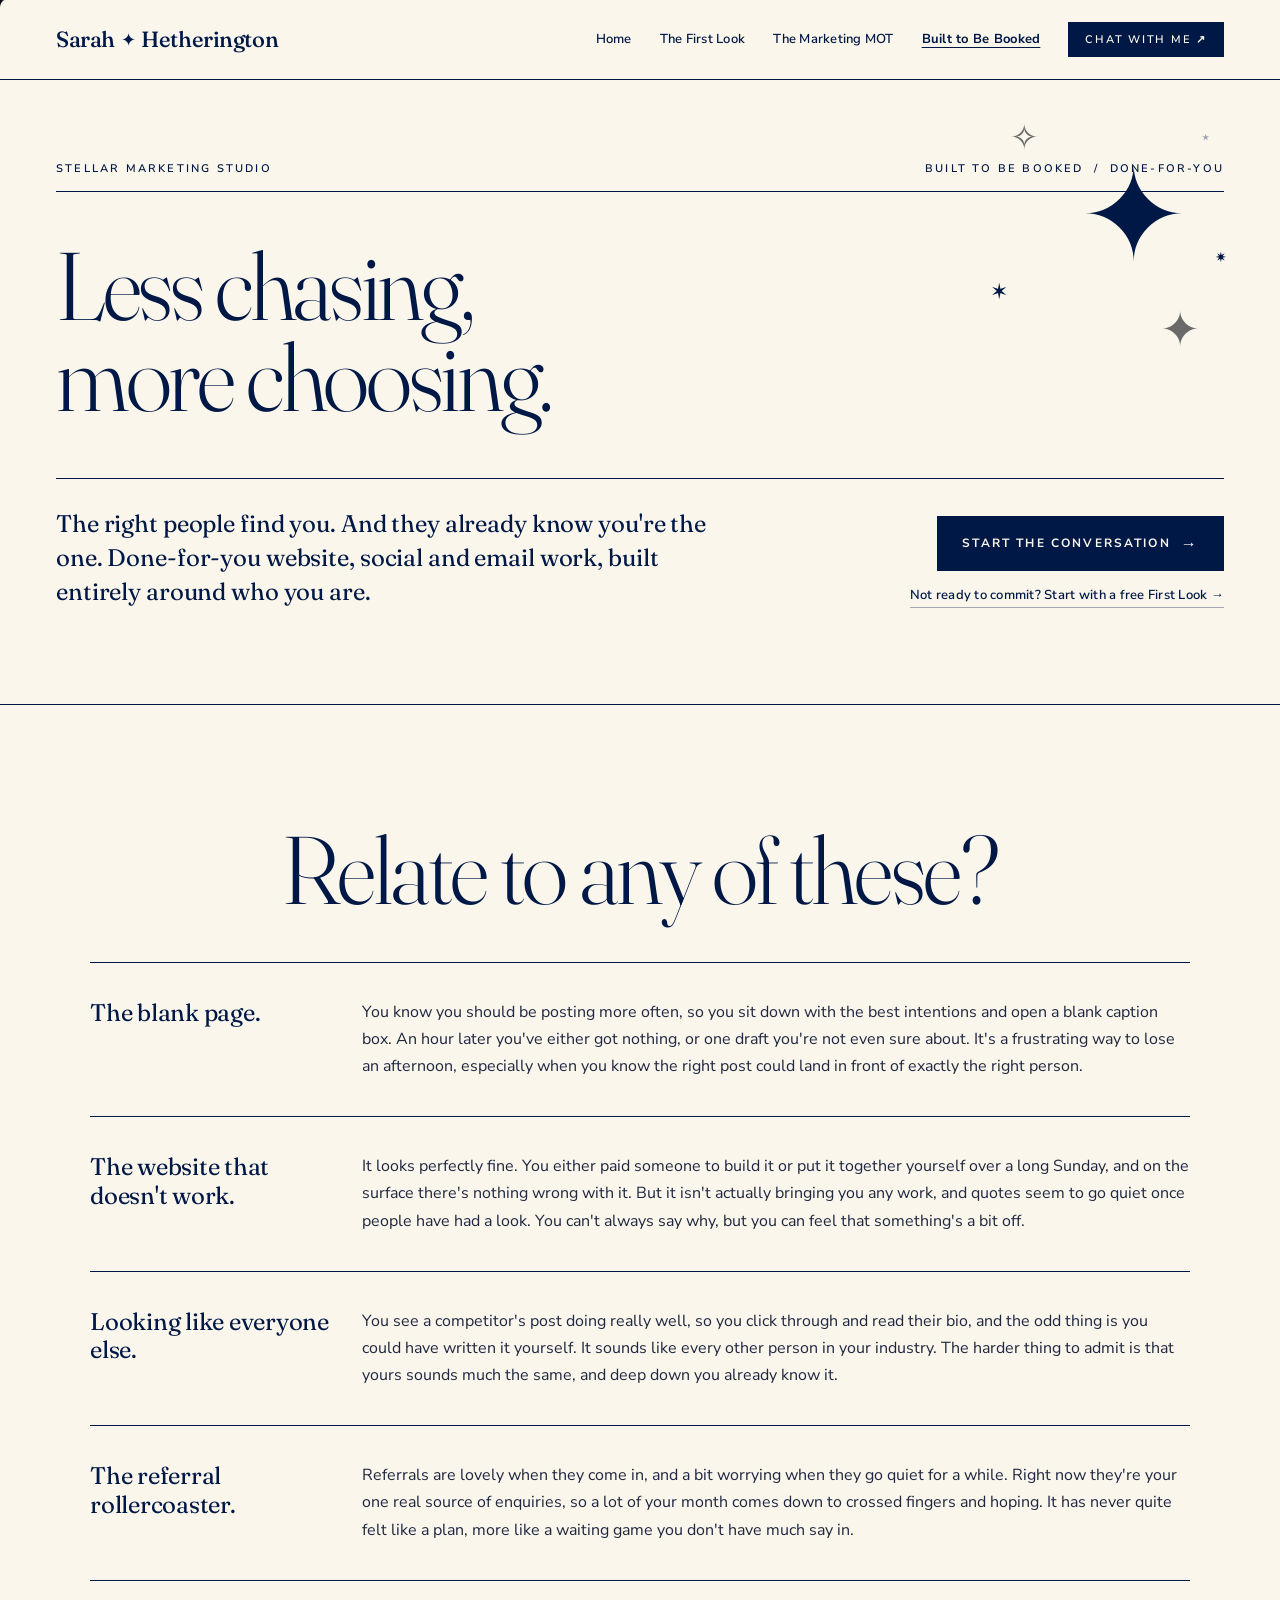
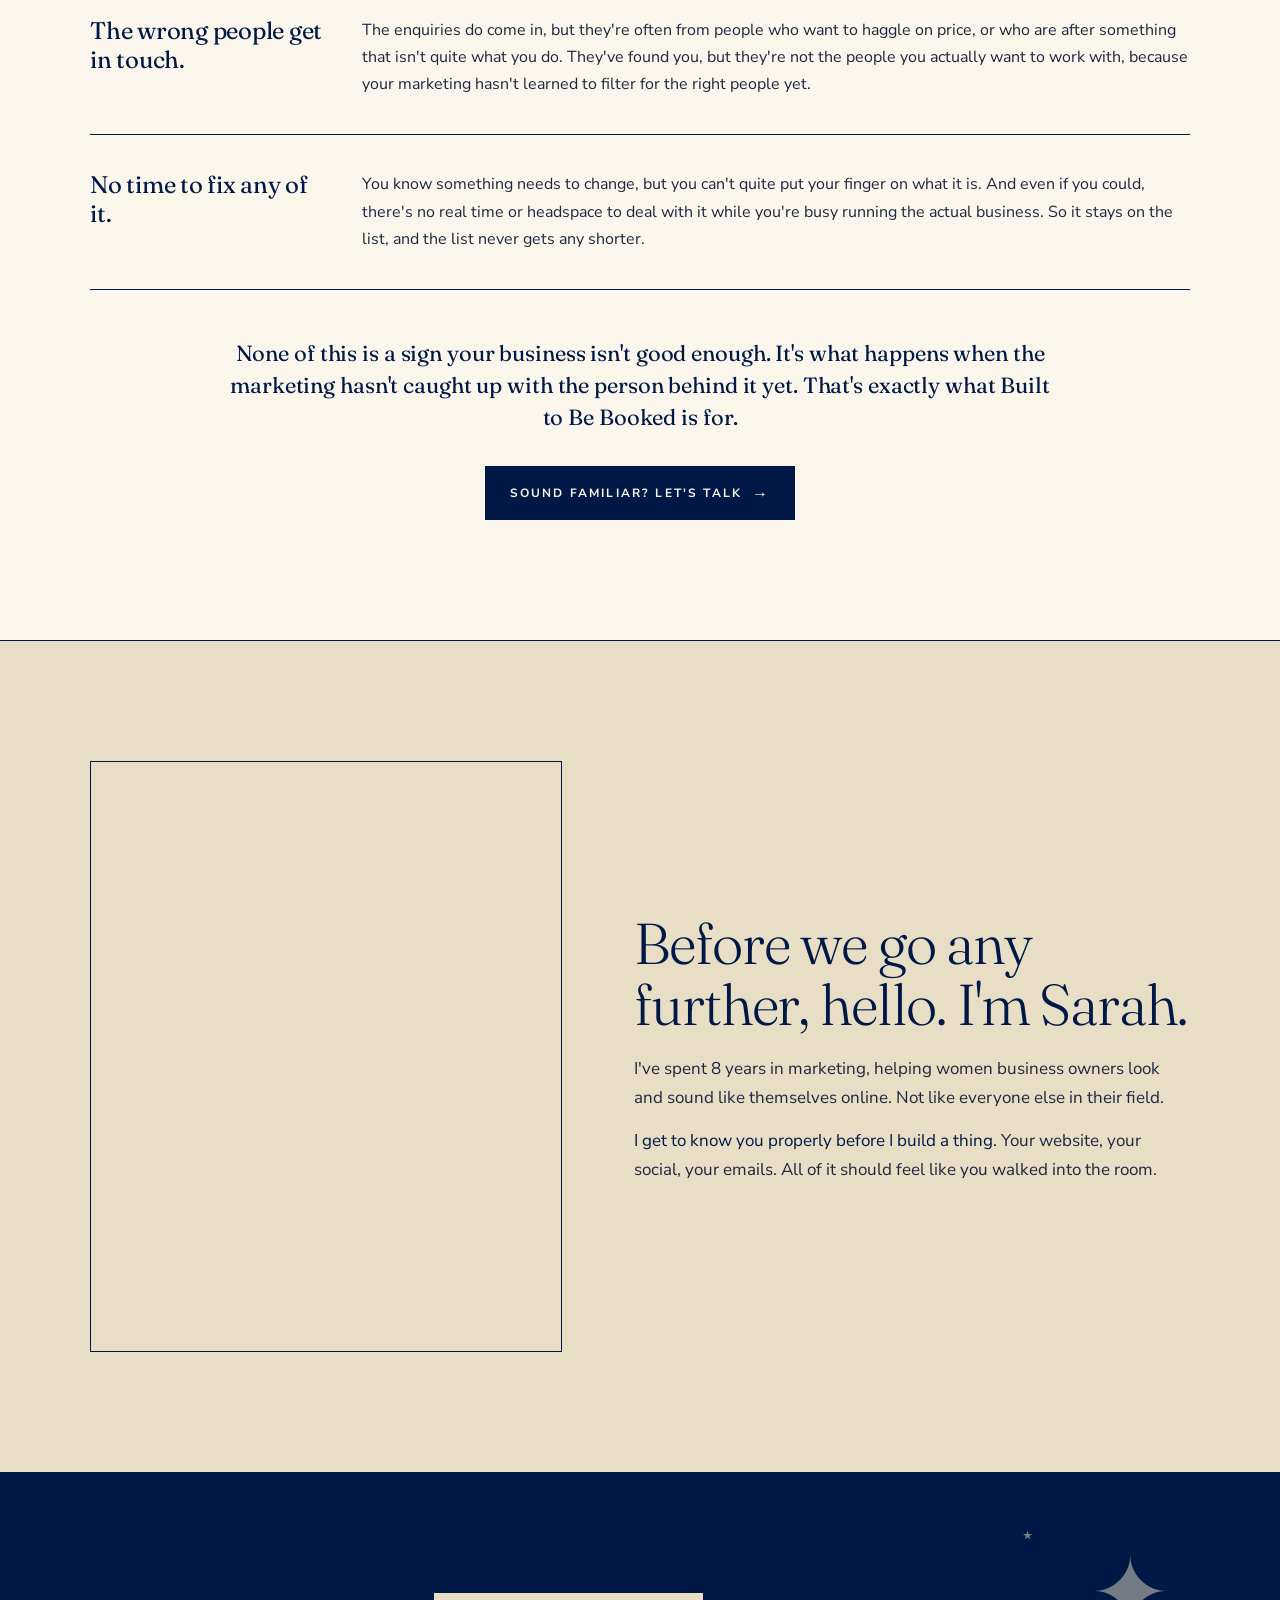
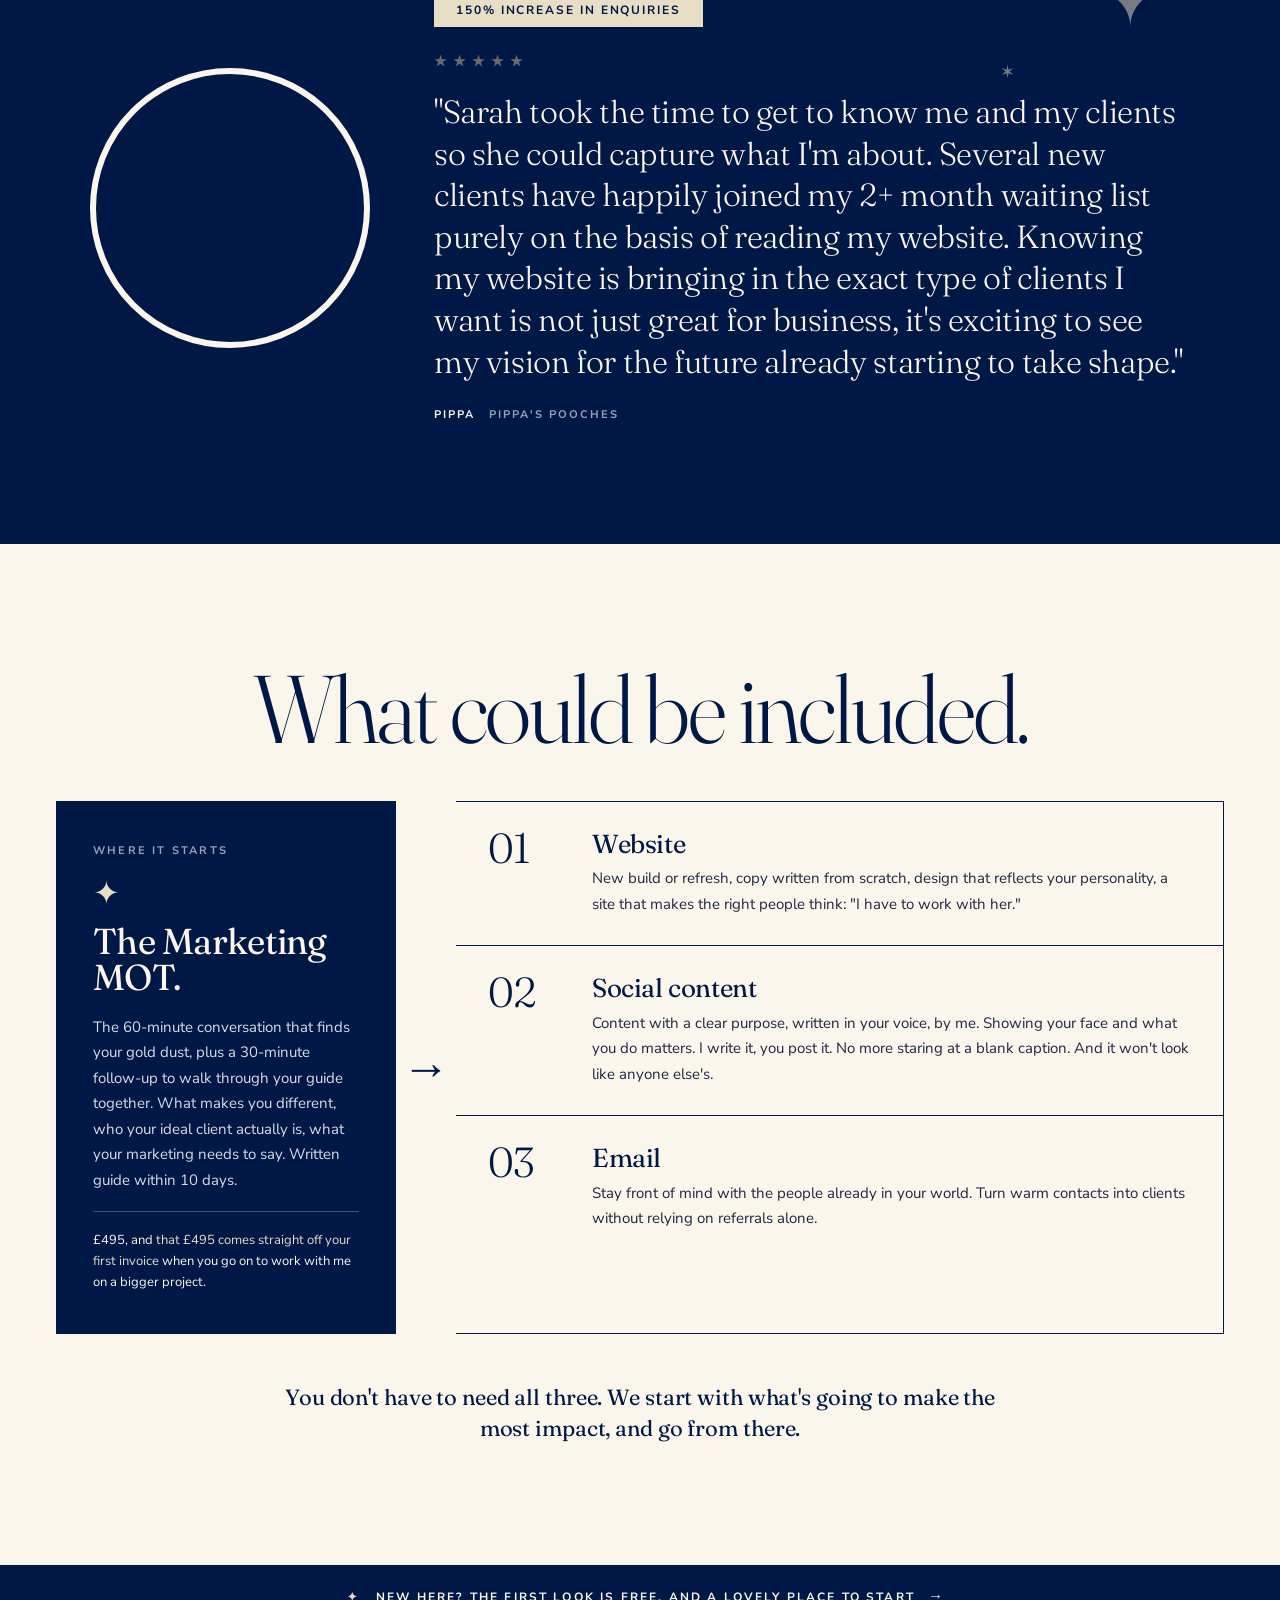
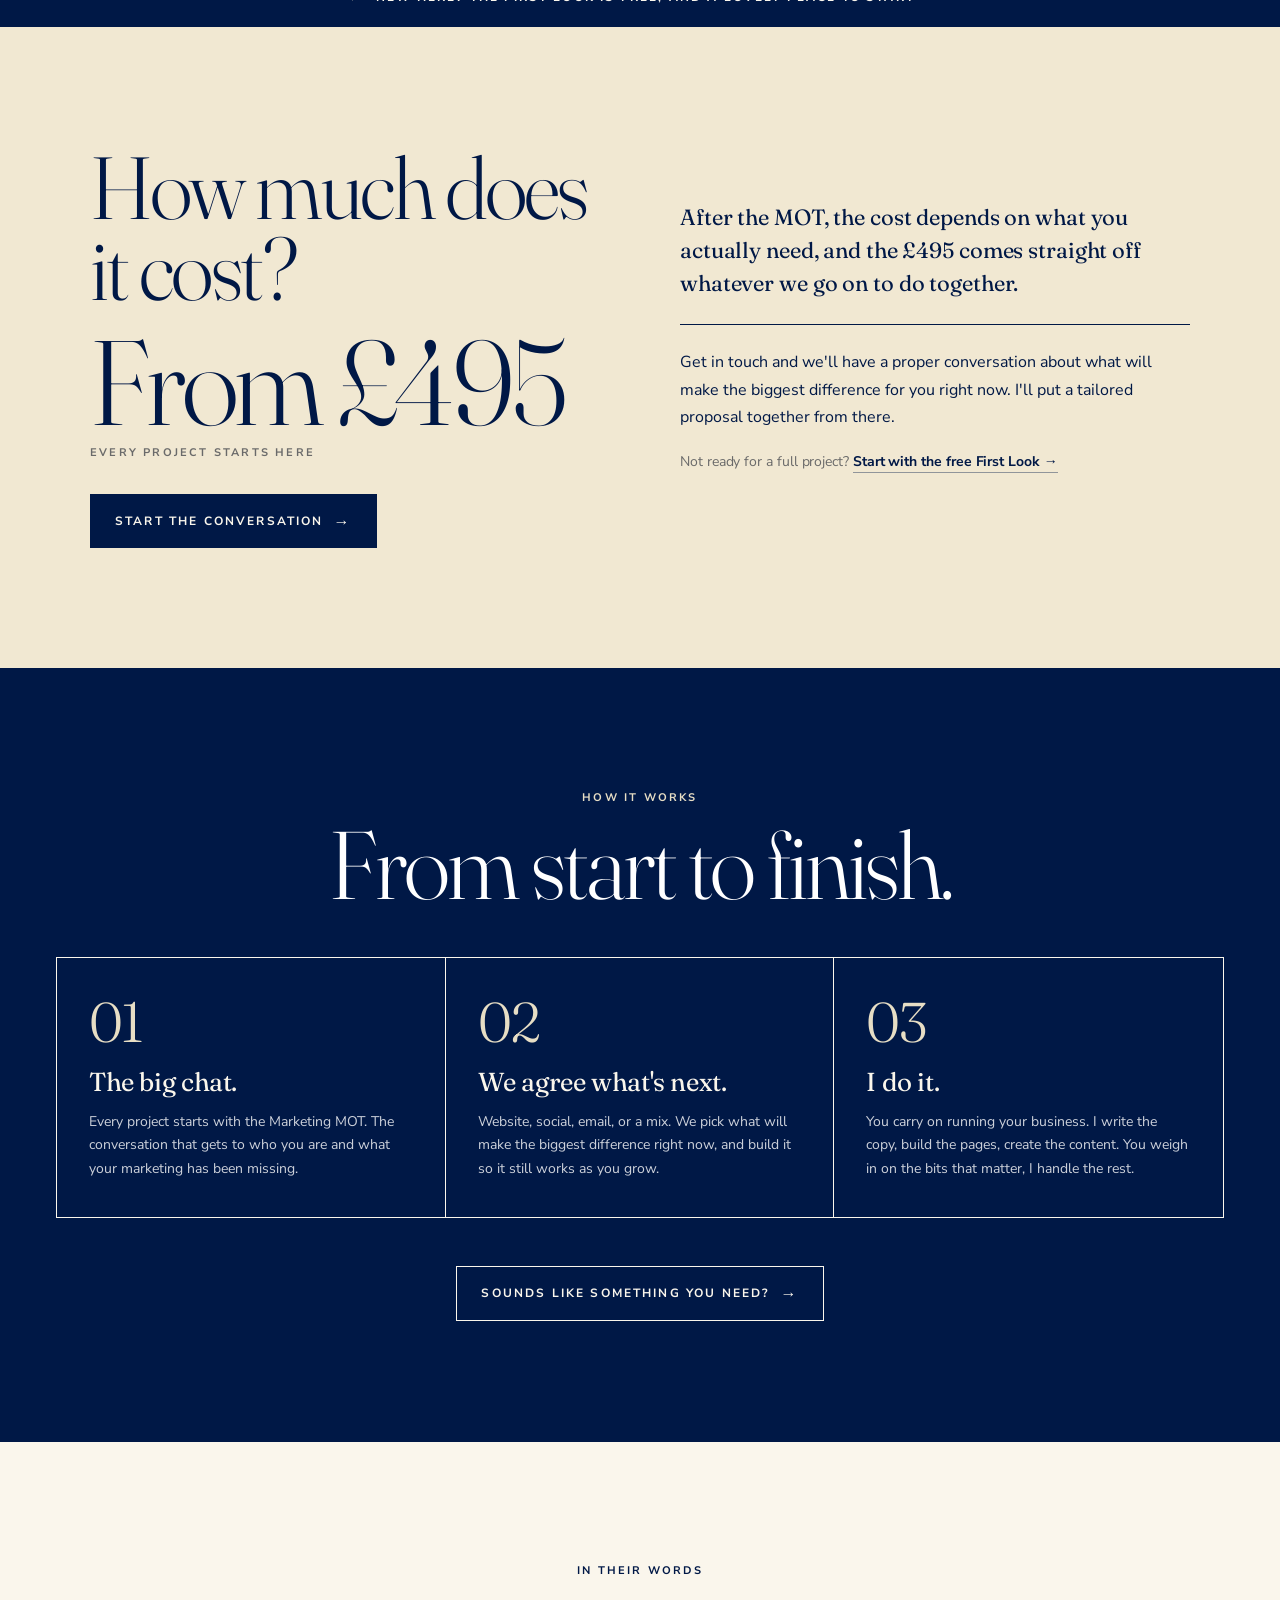
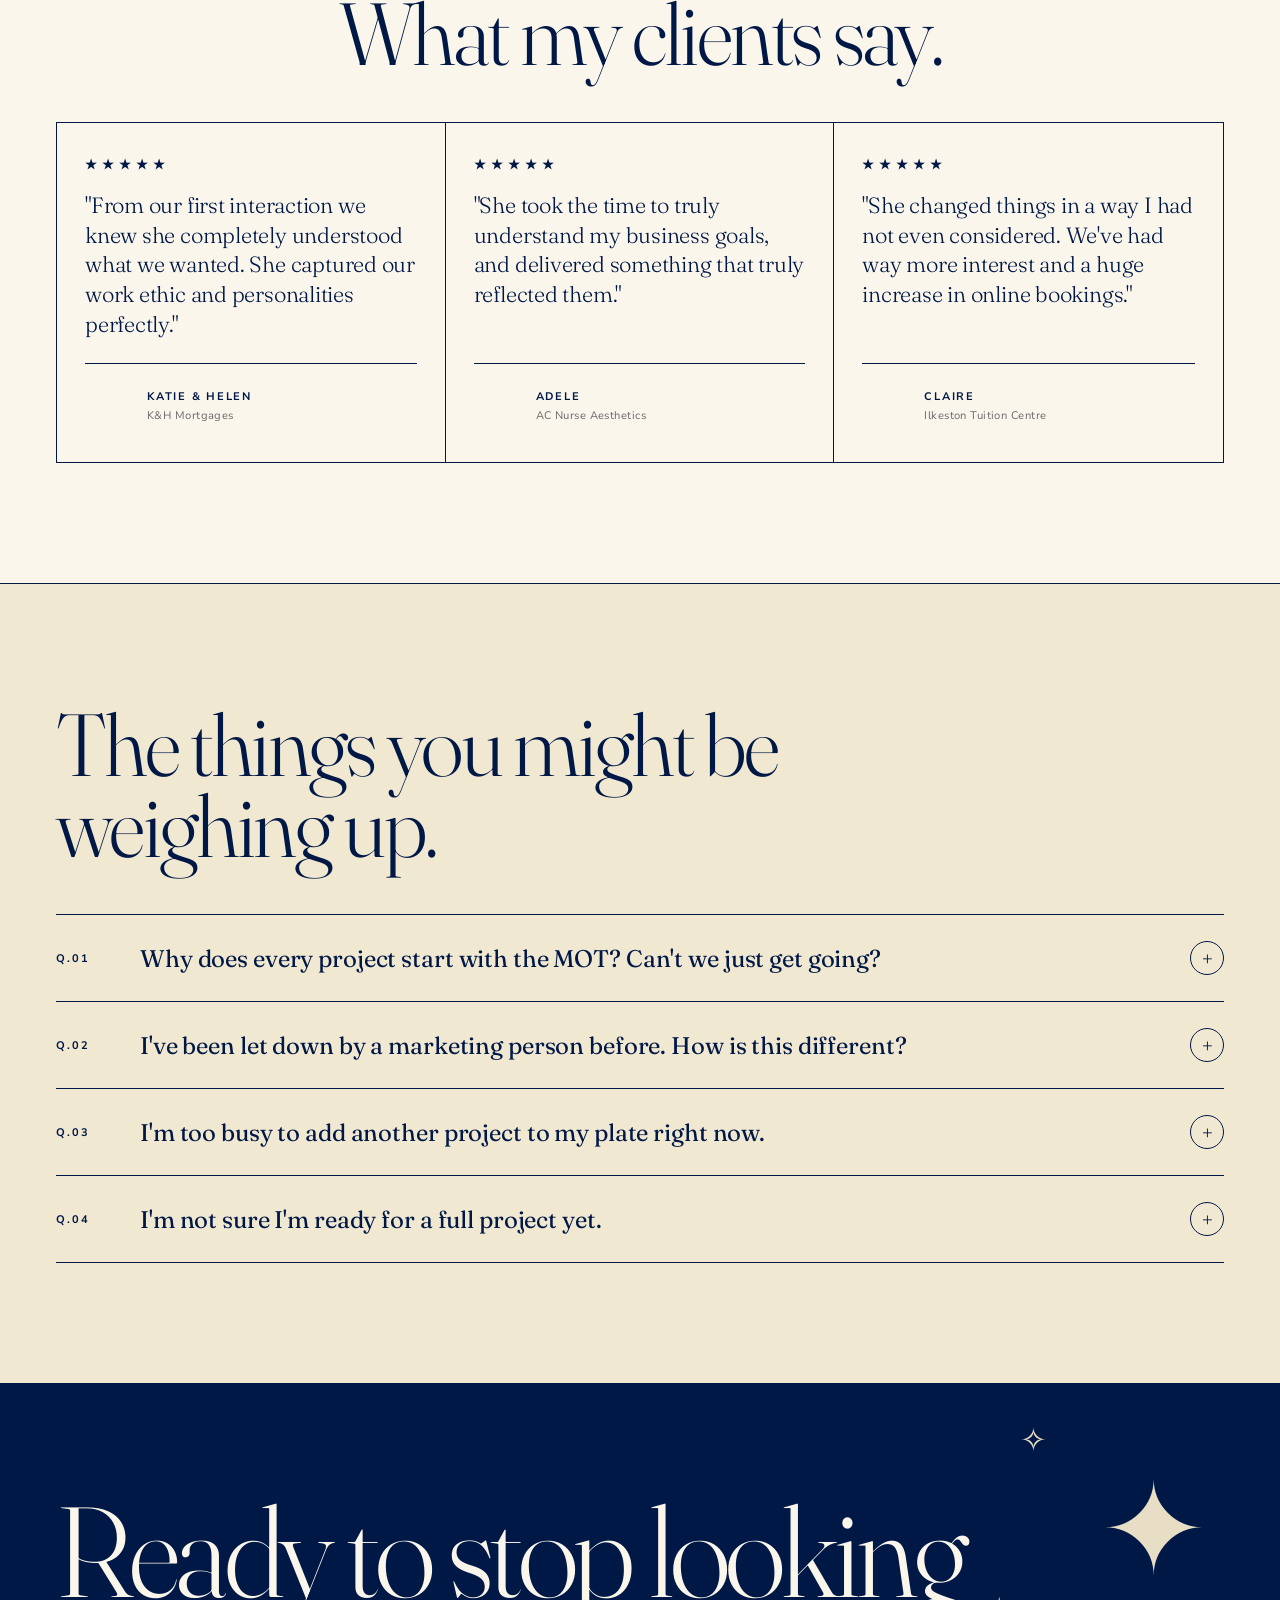
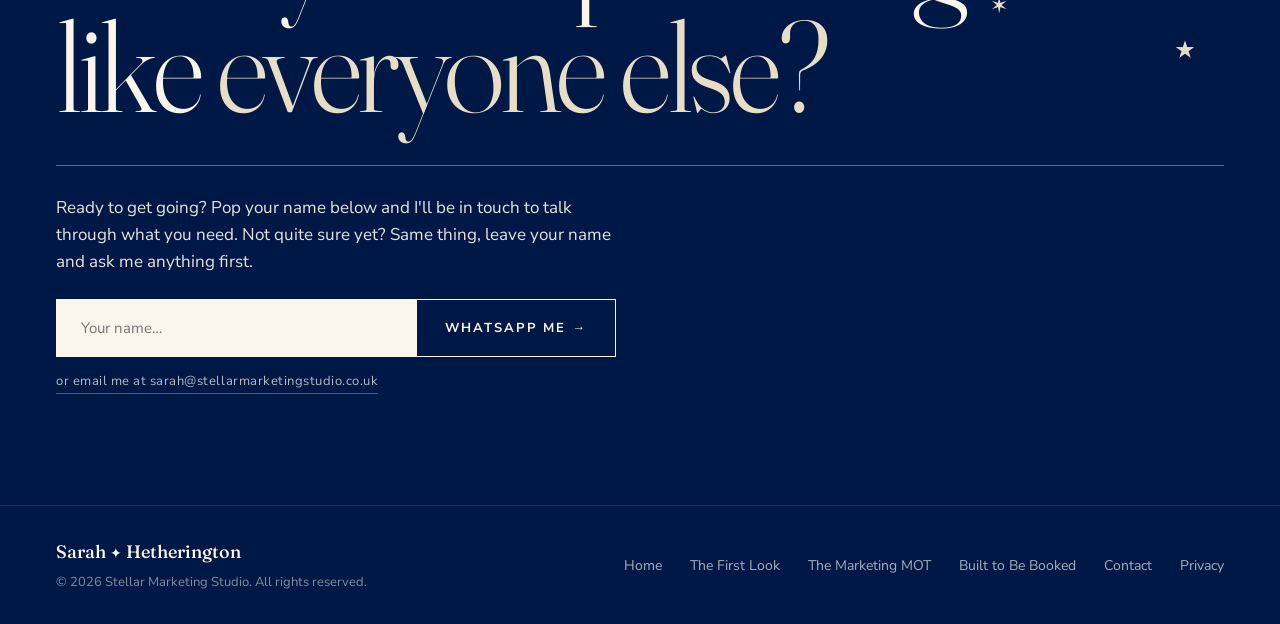
==== commit ed7d49d3: "Add files via upload" ====
--- a/built-to-be-booked.html
+++ b/built-to-be-booked.html
@@ -336,27 +336,27 @@
   <div class="problem-grid">
     <div class="problem-row">
       <div class="t">The <strong>blank page.</strong></div>
-      <div class="desc">You know you should be posting. You open a blank caption box. An hour later: nothing. One post could be worth £££s. You never know who's going to see it.</div>
+      <div class="desc">You know you should be posting more often, so you sit down with the best intentions and open a blank caption box. An hour later you've either got nothing, or one draft you're not even sure about. It's a frustrating way to lose an afternoon, especially when you know the right post could land in front of exactly the right person.</div>
     </div>
     <div class="problem-row">
       <div class="t">The website that <strong>doesn't work.</strong></div>
-      <div class="desc">It looks fine. You paid for it (or built it yourself one long Sunday). But it's not bringing in work. Quotes go quiet after someone's looked at it. You can feel something's off.</div>
+      <div class="desc">It looks perfectly fine. You either paid someone to build it or put it together yourself over a long Sunday, and on the surface there's nothing wrong with it. But it isn't actually bringing you any work, and quotes seem to go quiet once people have had a look. You can't always say why, but you can feel that something's a bit off.</div>
     </div>
     <div class="problem-row">
       <div class="t">Looking like <strong>everyone else.</strong></div>
-      <div class="desc">You see a competitor's post get hundreds of likes. You read their bio and think you could have written it, because it sounds like every other person in your industry. Yours does too, and you know it.</div>
+      <div class="desc">You see a competitor's post doing really well, so you click through and read their bio, and the odd thing is you could have written it yourself. It sounds like every other person in your industry. The harder thing to admit is that yours sounds much the same, and deep down you already know it.</div>
     </div>
     <div class="problem-row">
       <div class="t">The <strong>referral rollercoaster.</strong></div>
-      <div class="desc">Great when they come in. Terrifying when they don't. One channel of enquiries and a lot of crossed fingers. Not a strategy. A waiting game.</div>
+      <div class="desc">Referrals are lovely when they come in, and a bit worrying when they go quiet for a while. Right now they're your one real source of enquiries, so a lot of your month comes down to crossed fingers and hoping. It has never quite felt like a plan, more like a waiting game you don't have much say in.</div>
     </div>
     <div class="problem-row">
-      <div class="t">Wrong-fit <strong>enquiries.</strong></div>
-      <div class="desc">People who haggle on your prices or want something that isn't quite what you do. They find you, but they're not the ones you want. Your marketing isn't filtering for the right person yet.</div>
+      <div class="t">The wrong people <strong>get in touch.</strong></div>
+      <div class="desc">The enquiries do come in, but they're often from people who want to haggle on price, or who are after something that isn't quite what you do. They've found you, but they're not the people you actually want to work with, because your marketing hasn't learned to filter for the right people yet.</div>
     </div>
     <div class="problem-row">
       <div class="t">No time to <strong>fix any of it.</strong></div>
-      <div class="desc">You know something needs to change. You just can't figure out what, and you definitely can't find the time or headspace to do it while you're running the actual business.</div>
+      <div class="desc">You know something needs to change, but you can't quite put your finger on what it is. And even if you could, there's no real time or headspace to deal with it while you're busy running the actual business. So it stays on the list, and the list never gets any shorter.</div>
     </div>
   </div>
   <p class="problem-close">None of this is a sign your business isn't good enough. It's what happens when the marketing hasn't caught up with the person behind it yet. <strong>That's exactly what Built to Be Booked is for.</strong></p>
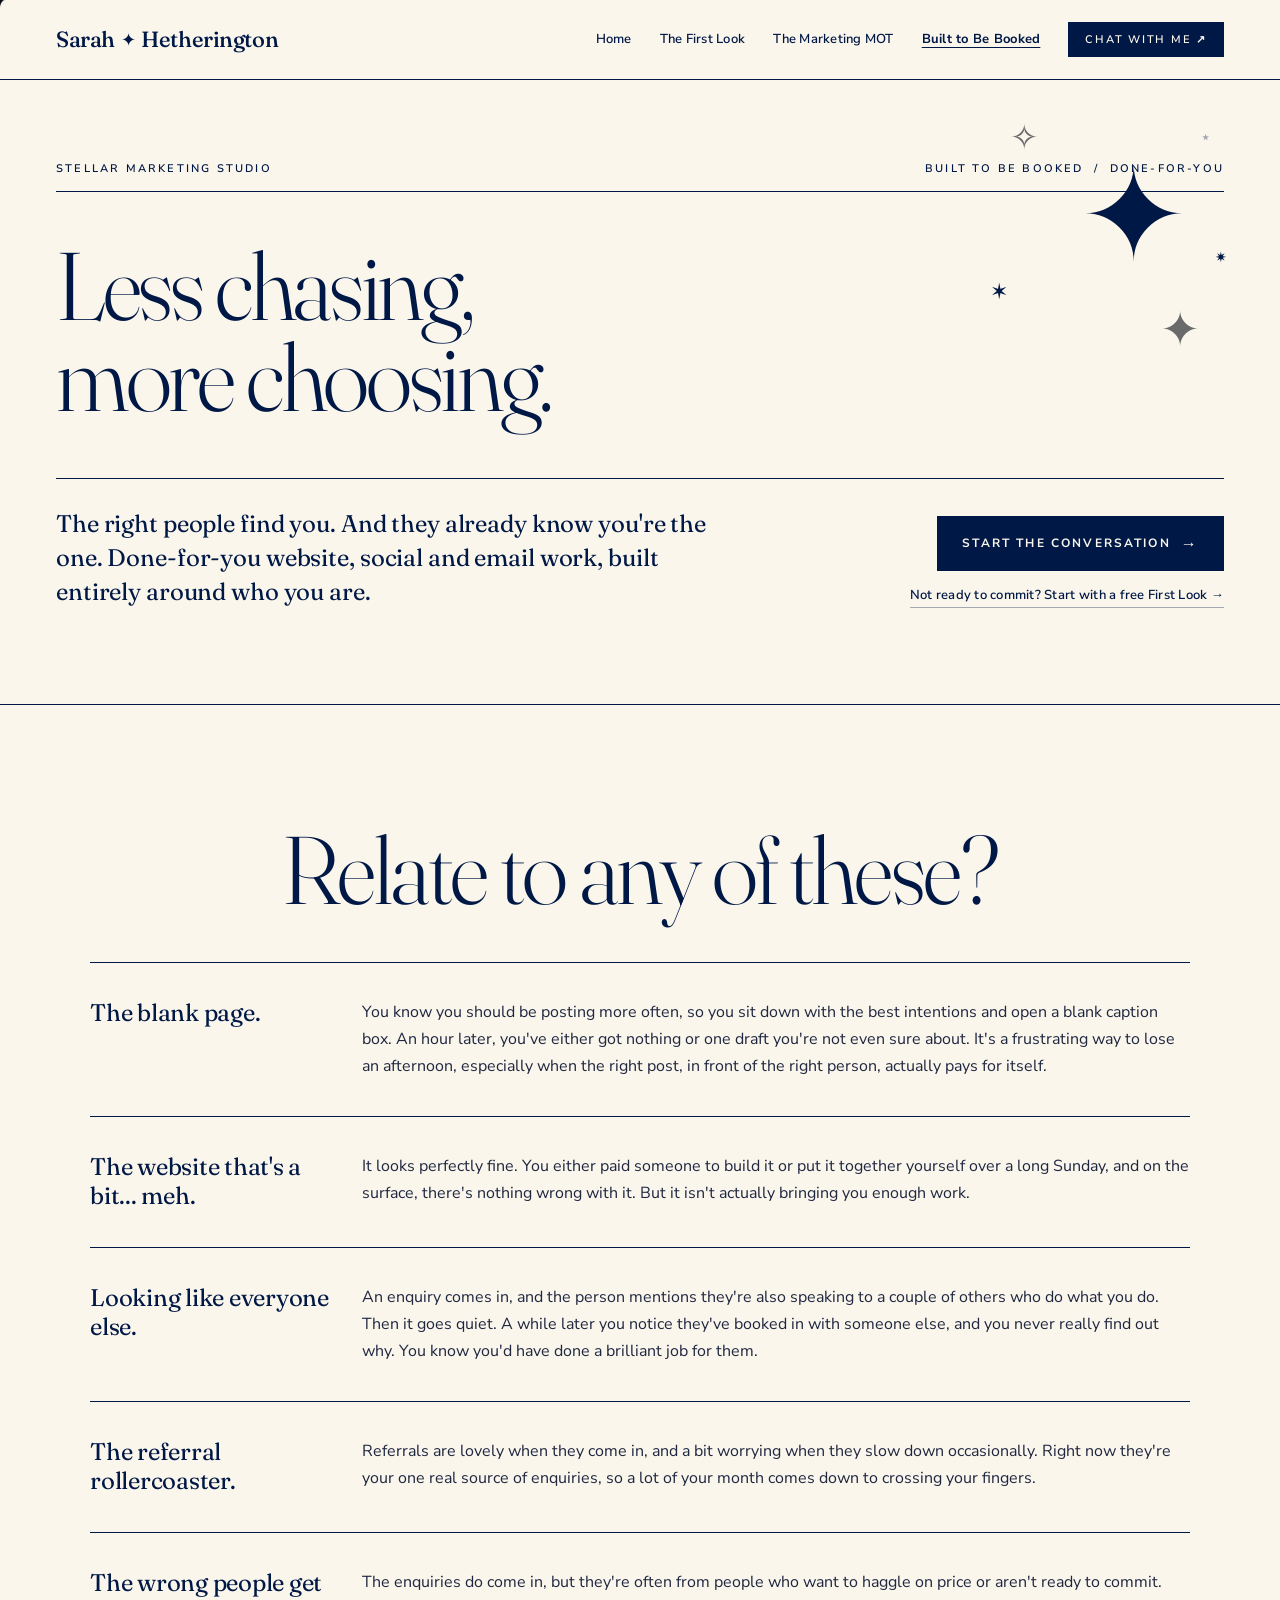
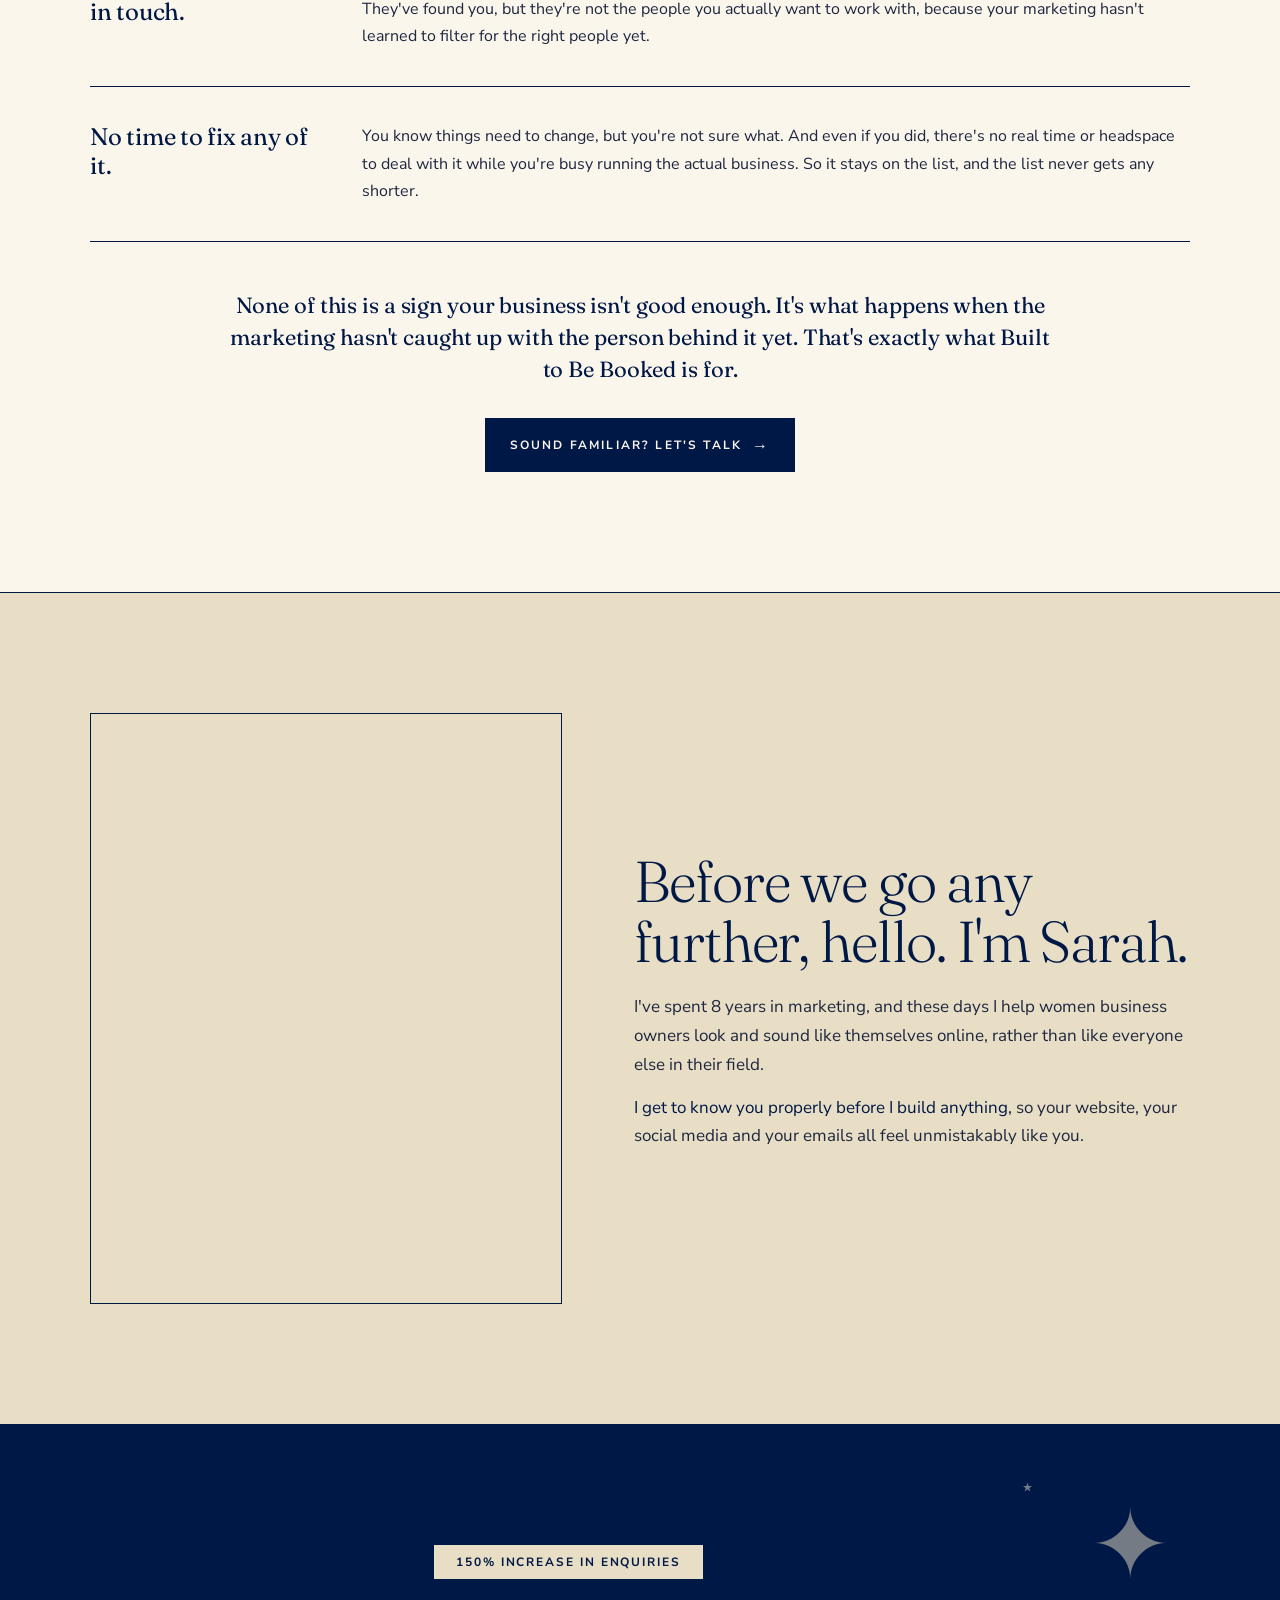
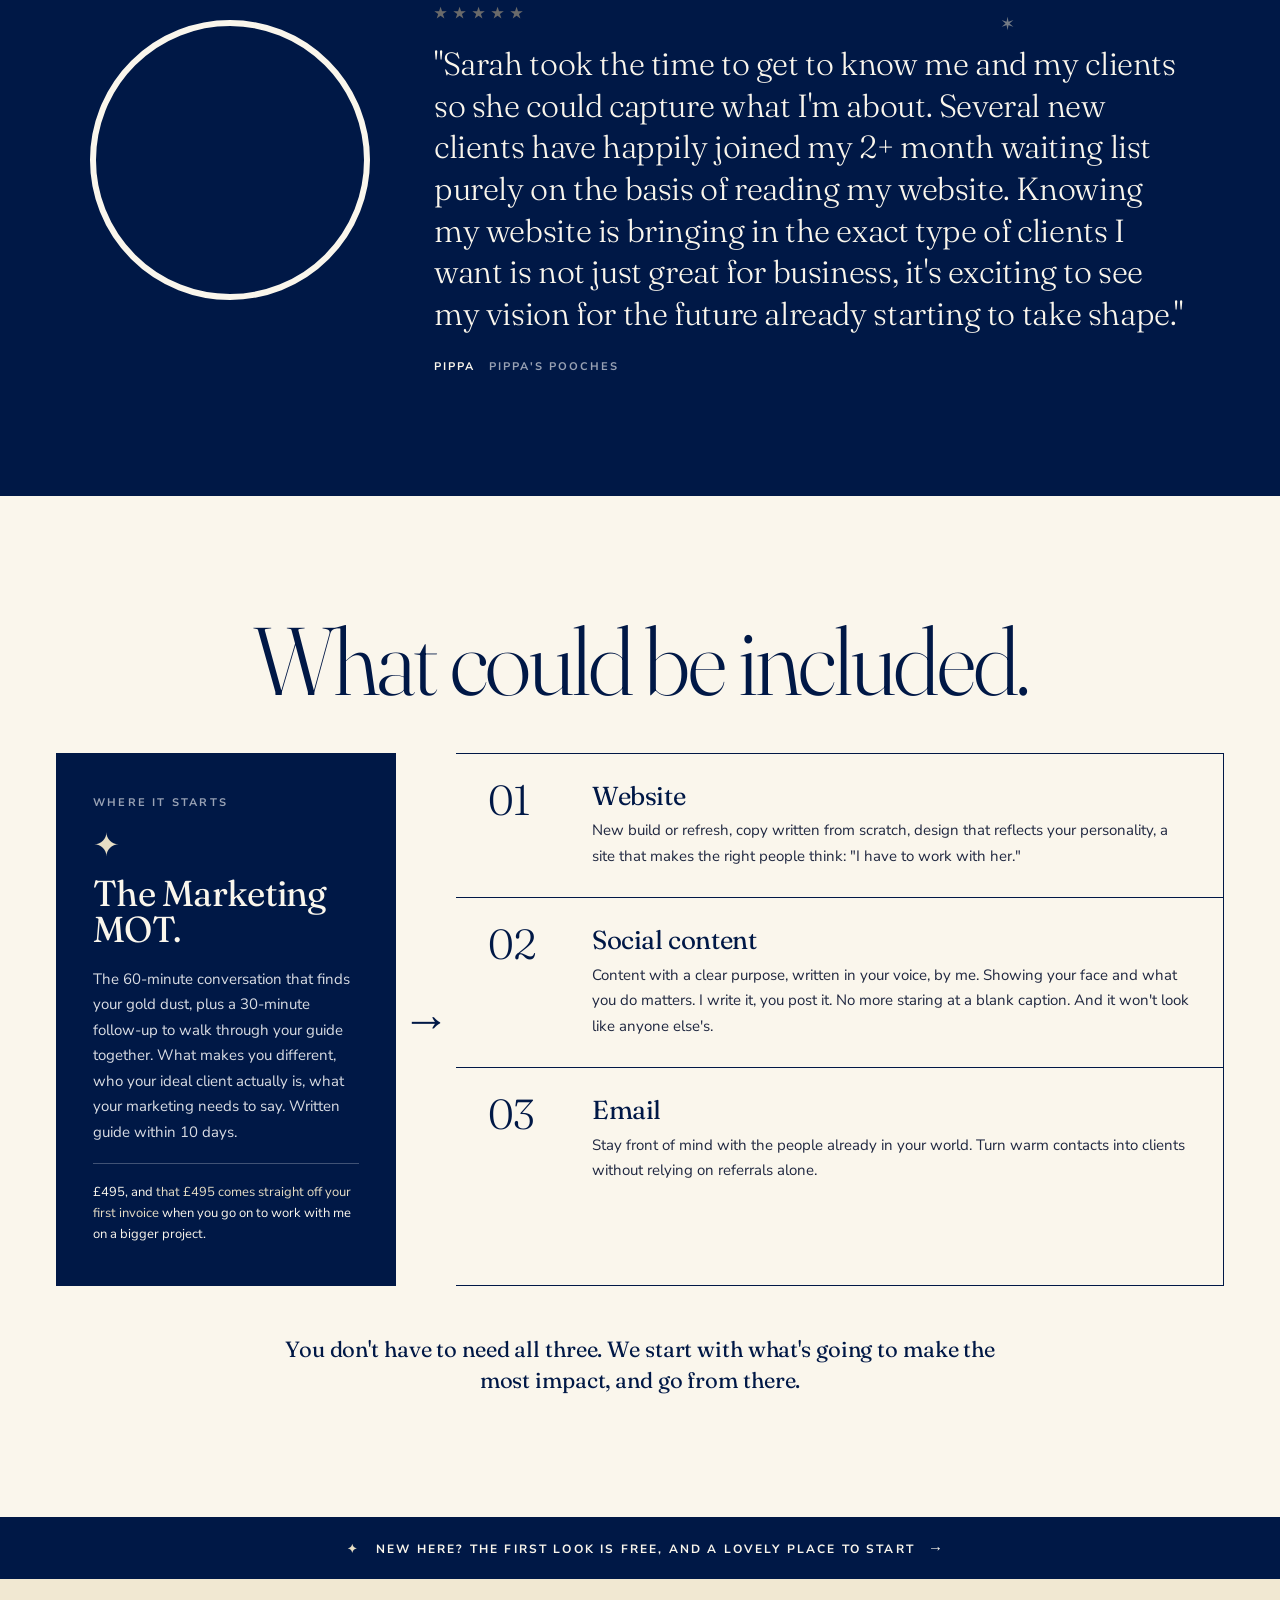
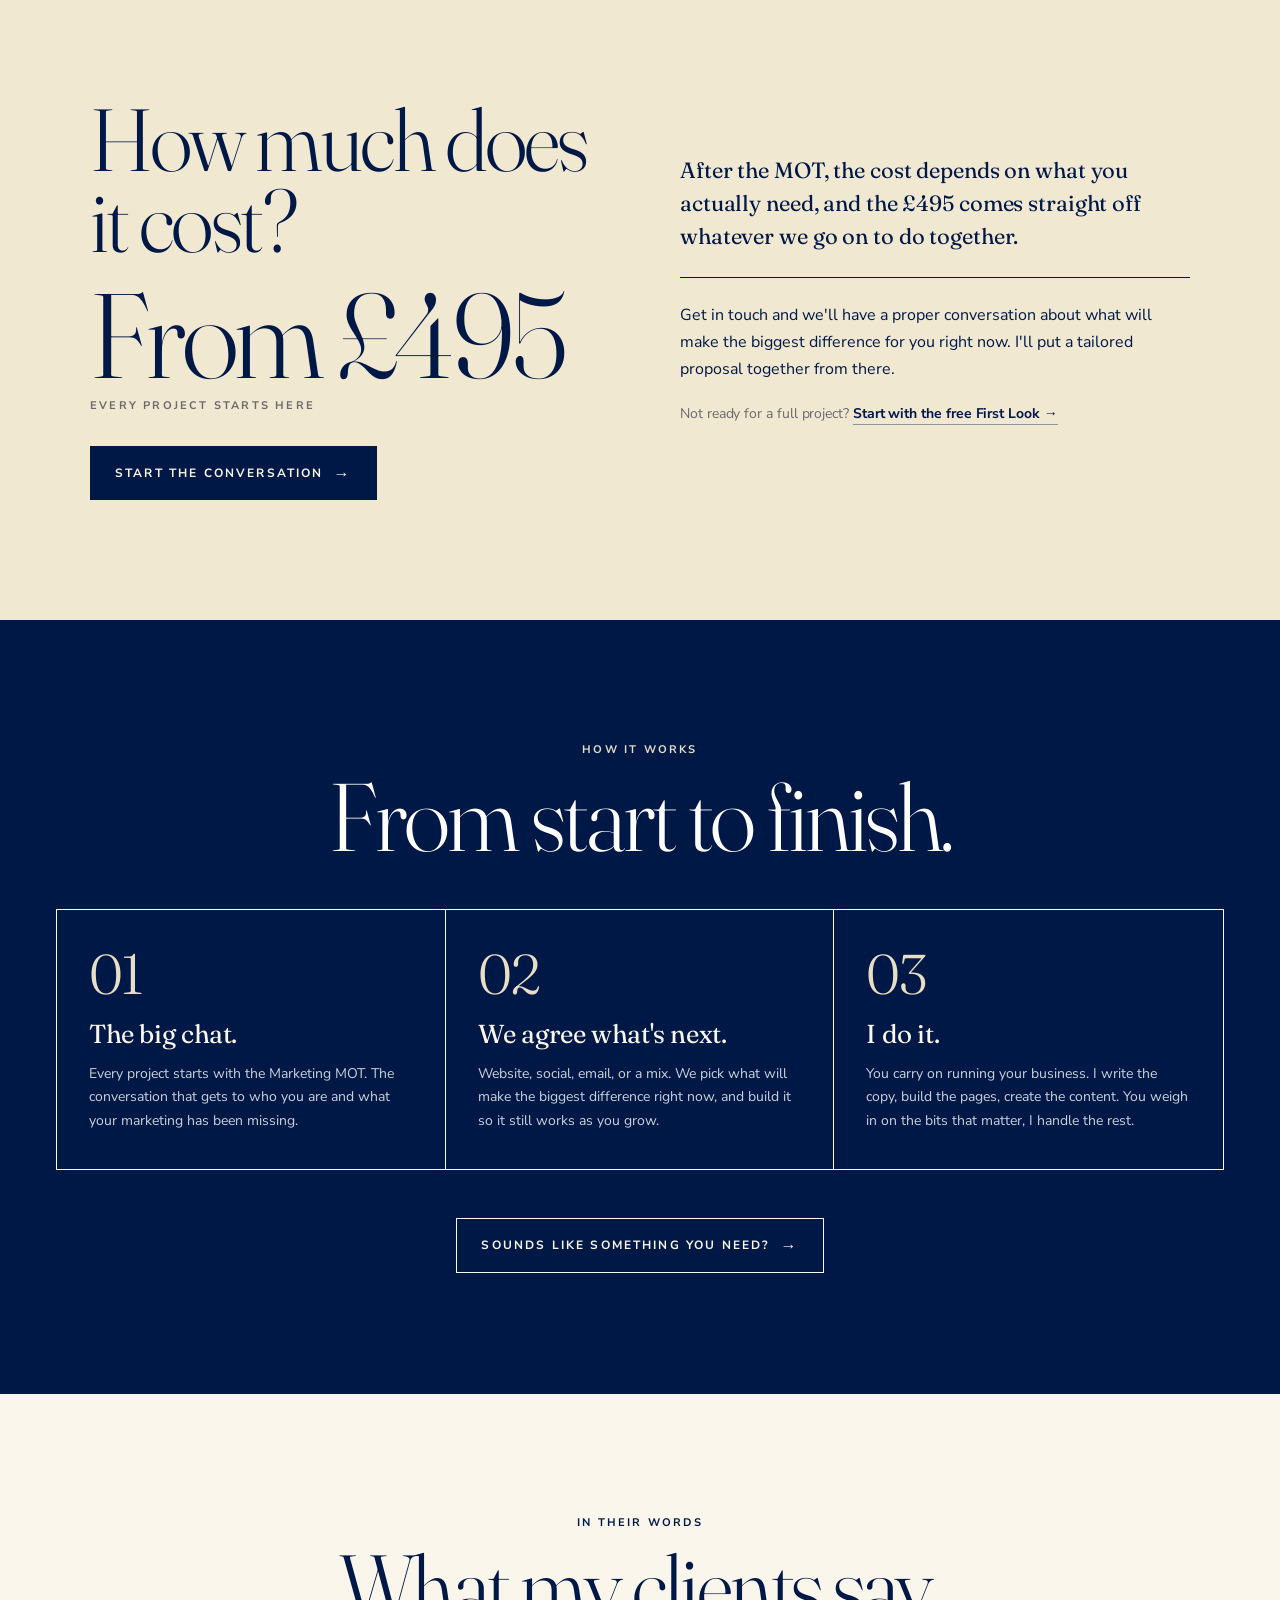
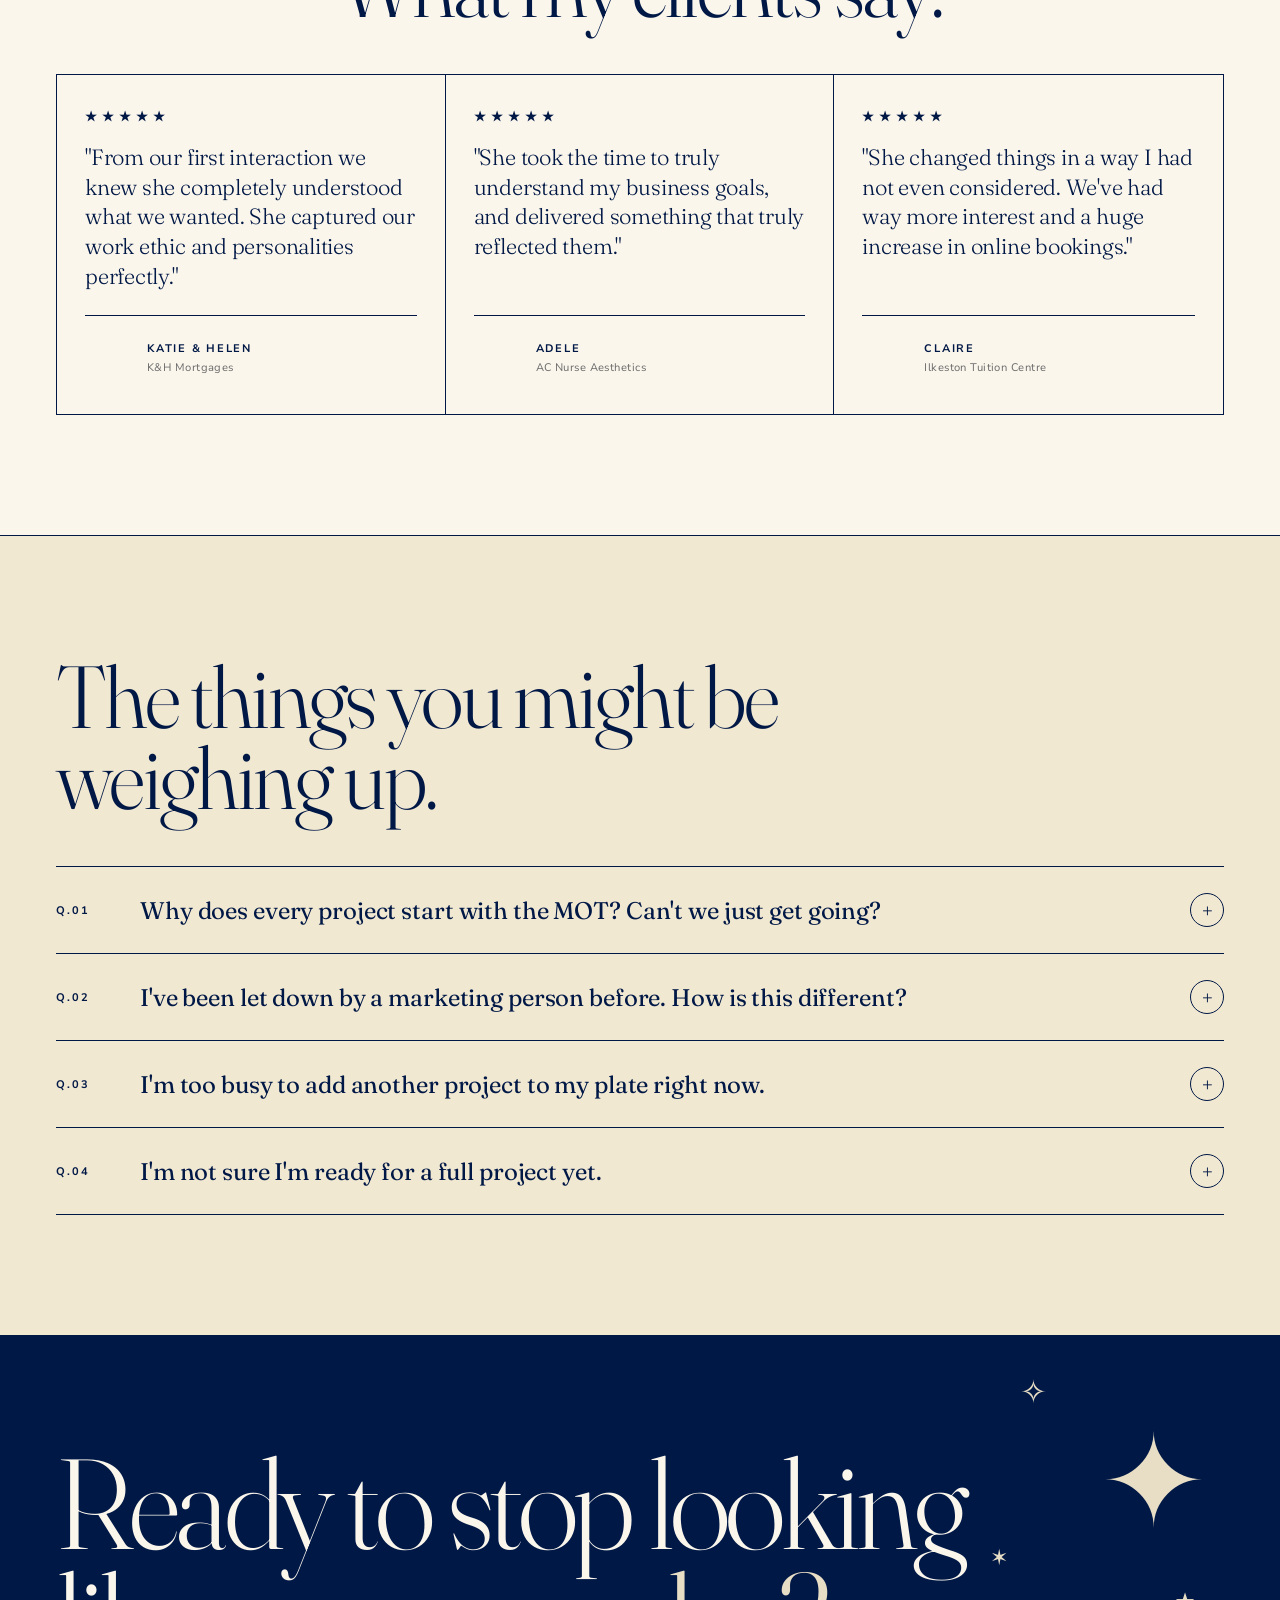
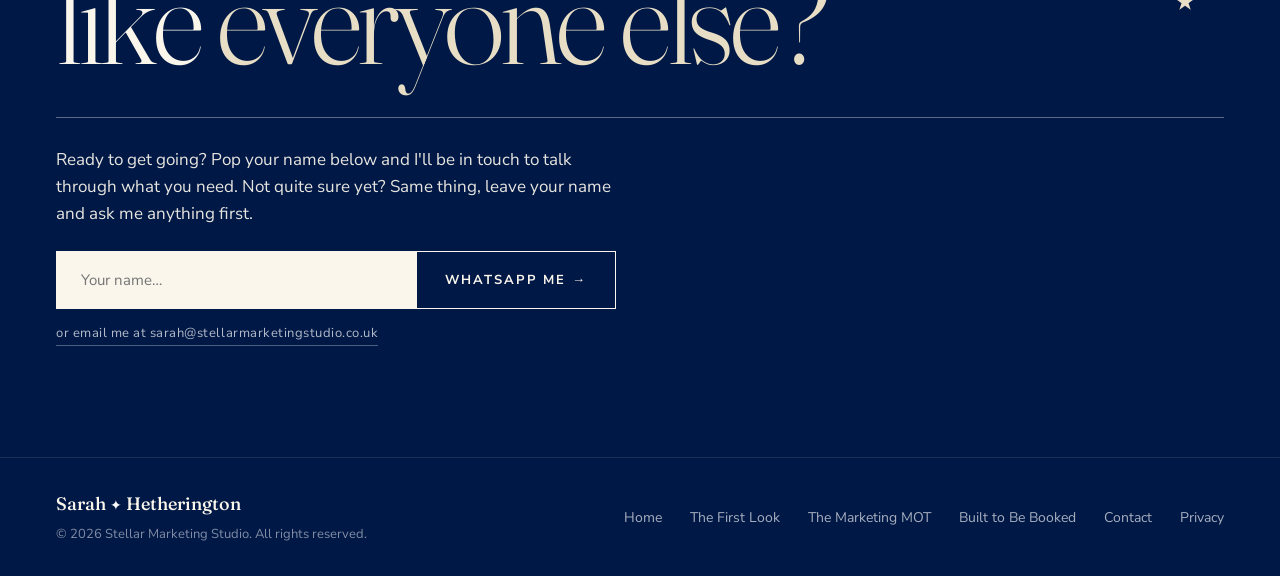
==== commit cb326982: "Add files via upload" ====
--- a/built-to-be-booked.html
+++ b/built-to-be-booked.html
@@ -3,8 +3,8 @@
 <head>
 <meta charset="UTF-8">
 <meta name="viewport" content="width=device-width, initial-scale=1.0">
-<title>Built to Be Booked, Sarah Hetherington</title>
-<meta name="description" content="Done-for-you website, social and email, built around who you are, so the right people find you already knowing they want to work with you.">
+<title>Marketing that gets you chosen, not compared | Built to Be Booked</title>
+<meta name="description" content="Be the one the right clients choose. Done-for-you website, social and email, built around who you are, so people arrive ready to work with you.">
 
 <link rel="icon" href="favicon.svg" type="image/svg+xml">
 <link rel="preconnect" href="https://fonts.googleapis.com">
@@ -336,27 +336,27 @@
   <div class="problem-grid">
     <div class="problem-row">
       <div class="t">The <strong>blank page.</strong></div>
-      <div class="desc">You know you should be posting more often, so you sit down with the best intentions and open a blank caption box. An hour later you've either got nothing, or one draft you're not even sure about. It's a frustrating way to lose an afternoon, especially when you know the right post could land in front of exactly the right person.</div>
+      <div class="desc">You know you should be posting more often, so you sit down with the best intentions and open a blank caption box. An hour later, you've either got nothing or one draft you're not even sure about. It's a frustrating way to lose an afternoon, especially when the right post, in front of the right person, actually pays for itself.</div>
     </div>
     <div class="problem-row">
-      <div class="t">The website that <strong>doesn't work.</strong></div>
-      <div class="desc">It looks perfectly fine. You either paid someone to build it or put it together yourself over a long Sunday, and on the surface there's nothing wrong with it. But it isn't actually bringing you any work, and quotes seem to go quiet once people have had a look. You can't always say why, but you can feel that something's a bit off.</div>
+      <div class="t">The website that's a bit... <strong>meh.</strong></div>
+      <div class="desc">It looks perfectly fine. You either paid someone to build it or put it together yourself over a long Sunday, and on the surface, there's nothing wrong with it. But it isn't actually bringing you enough work.</div>
     </div>
     <div class="problem-row">
       <div class="t">Looking like <strong>everyone else.</strong></div>
-      <div class="desc">You see a competitor's post doing really well, so you click through and read their bio, and the odd thing is you could have written it yourself. It sounds like every other person in your industry. The harder thing to admit is that yours sounds much the same, and deep down you already know it.</div>
+      <div class="desc">An enquiry comes in, and the person mentions they're also speaking to a couple of others who do what you do. Then it goes quiet. A while later you notice they've booked in with someone else, and you never really find out why. You know you'd have done a brilliant job for them.</div>
     </div>
     <div class="problem-row">
       <div class="t">The <strong>referral rollercoaster.</strong></div>
-      <div class="desc">Referrals are lovely when they come in, and a bit worrying when they go quiet for a while. Right now they're your one real source of enquiries, so a lot of your month comes down to crossed fingers and hoping. It has never quite felt like a plan, more like a waiting game you don't have much say in.</div>
+      <div class="desc">Referrals are lovely when they come in, and a bit worrying when they slow down occasionally. Right now they're your one real source of enquiries, so a lot of your month comes down to crossing your fingers.</div>
     </div>
     <div class="problem-row">
       <div class="t">The wrong people <strong>get in touch.</strong></div>
-      <div class="desc">The enquiries do come in, but they're often from people who want to haggle on price, or who are after something that isn't quite what you do. They've found you, but they're not the people you actually want to work with, because your marketing hasn't learned to filter for the right people yet.</div>
+      <div class="desc">The enquiries do come in, but they're often from people who want to haggle on price or aren't ready to commit. They've found you, but they're not the people you actually want to work with, because your marketing hasn't learned to filter for the right people yet.</div>
     </div>
     <div class="problem-row">
       <div class="t">No time to <strong>fix any of it.</strong></div>
-      <div class="desc">You know something needs to change, but you can't quite put your finger on what it is. And even if you could, there's no real time or headspace to deal with it while you're busy running the actual business. So it stays on the list, and the list never gets any shorter.</div>
+      <div class="desc">You know things need to change, but you're not sure what. And even if you did, there's no real time or headspace to deal with it while you're busy running the actual business. So it stays on the list, and the list never gets any shorter.</div>
     </div>
   </div>
   <p class="problem-close">None of this is a sign your business isn't good enough. It's what happens when the marketing hasn't caught up with the person behind it yet. <strong>That's exactly what Built to Be Booked is for.</strong></p>
@@ -369,8 +369,8 @@
     <div class="meet-portrait"></div>
     <div class="meet-r">
       <h2>Before we go any further, <em>hello.</em> I'm Sarah.</h2>
-      <p>I've spent 8 years in marketing, helping women business owners look and sound like themselves online. Not like everyone else in their field.</p>
-      <p><strong>I get to know you properly before I build a thing.</strong> Your website, your social, your emails. All of it should feel like you walked into the room.</p>
+      <p>I've spent 8 years in marketing, and these days I help women business owners look and sound like themselves online, rather than like everyone else in their field.</p>
+      <p><strong>I get to know you properly before I build anything,</strong> so your website, your social media and your emails all feel unmistakably like you.</p>
     </div>
   </div>
 </section>
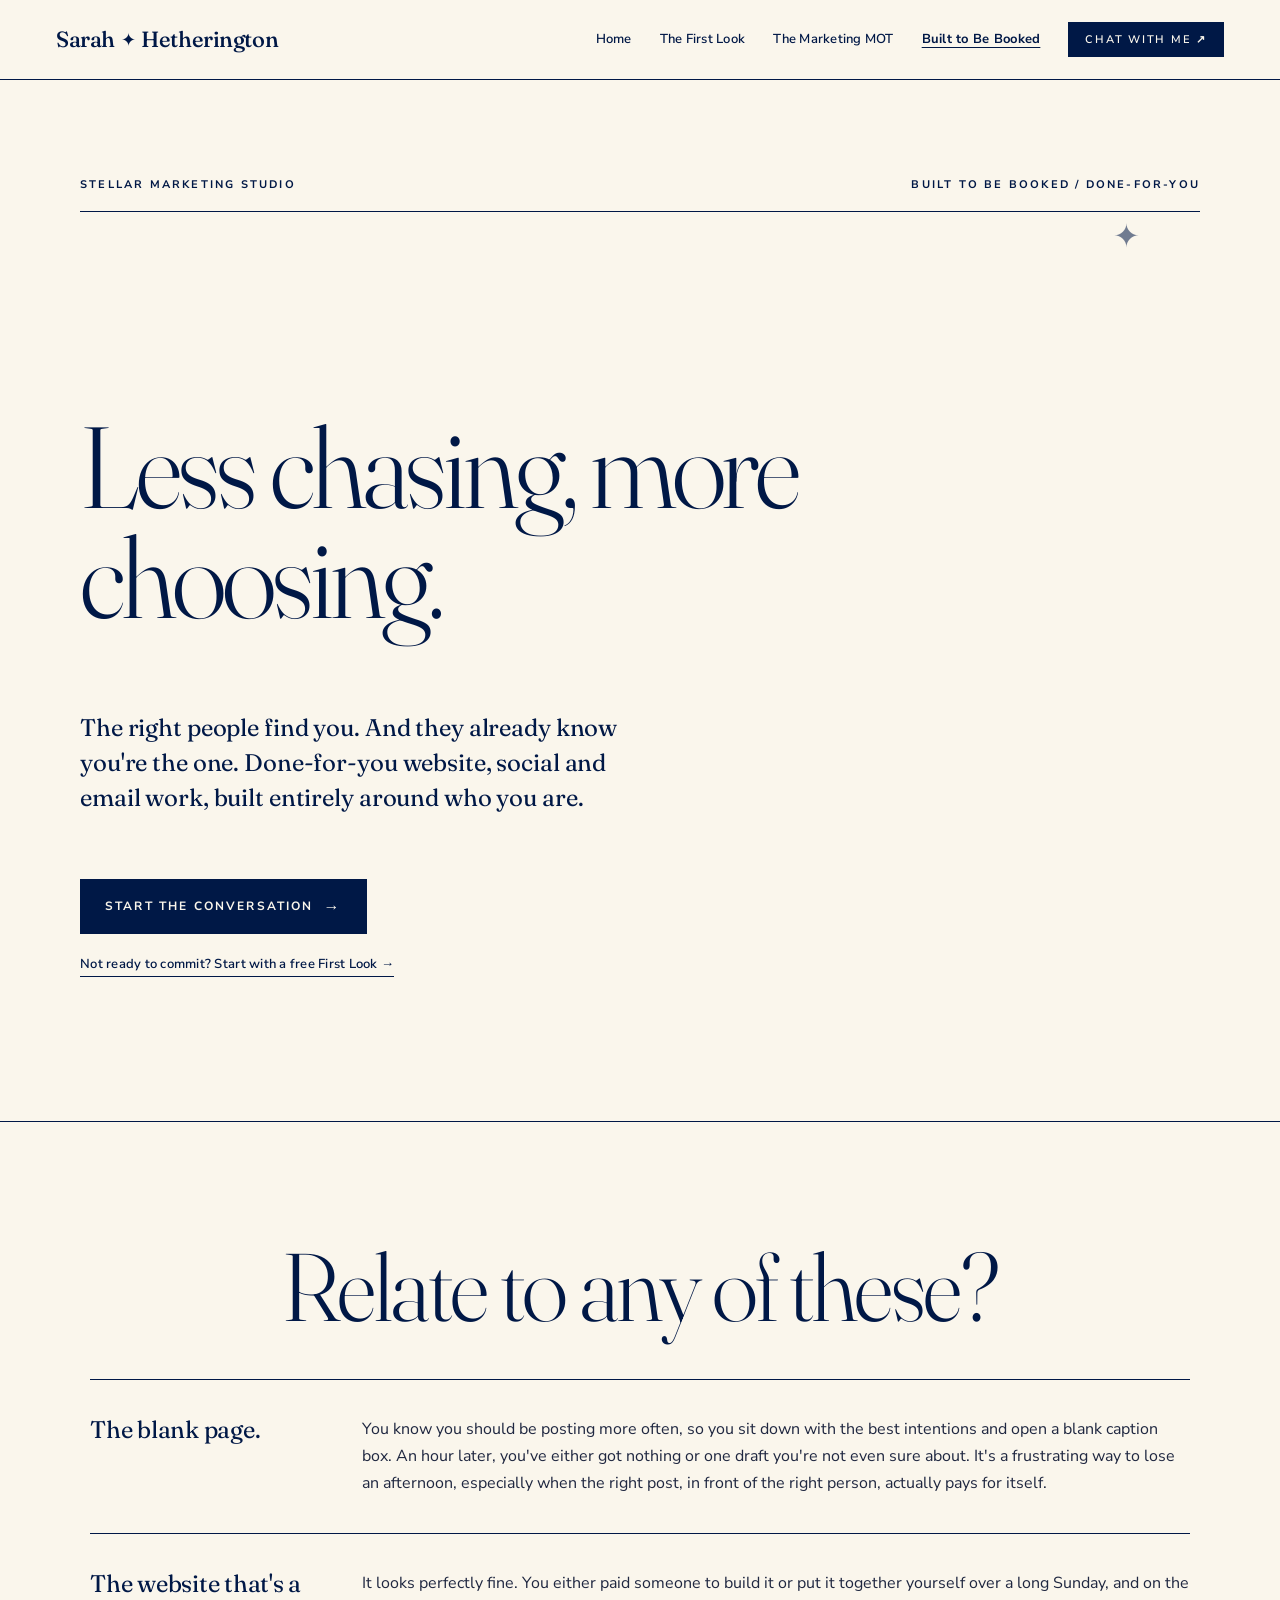
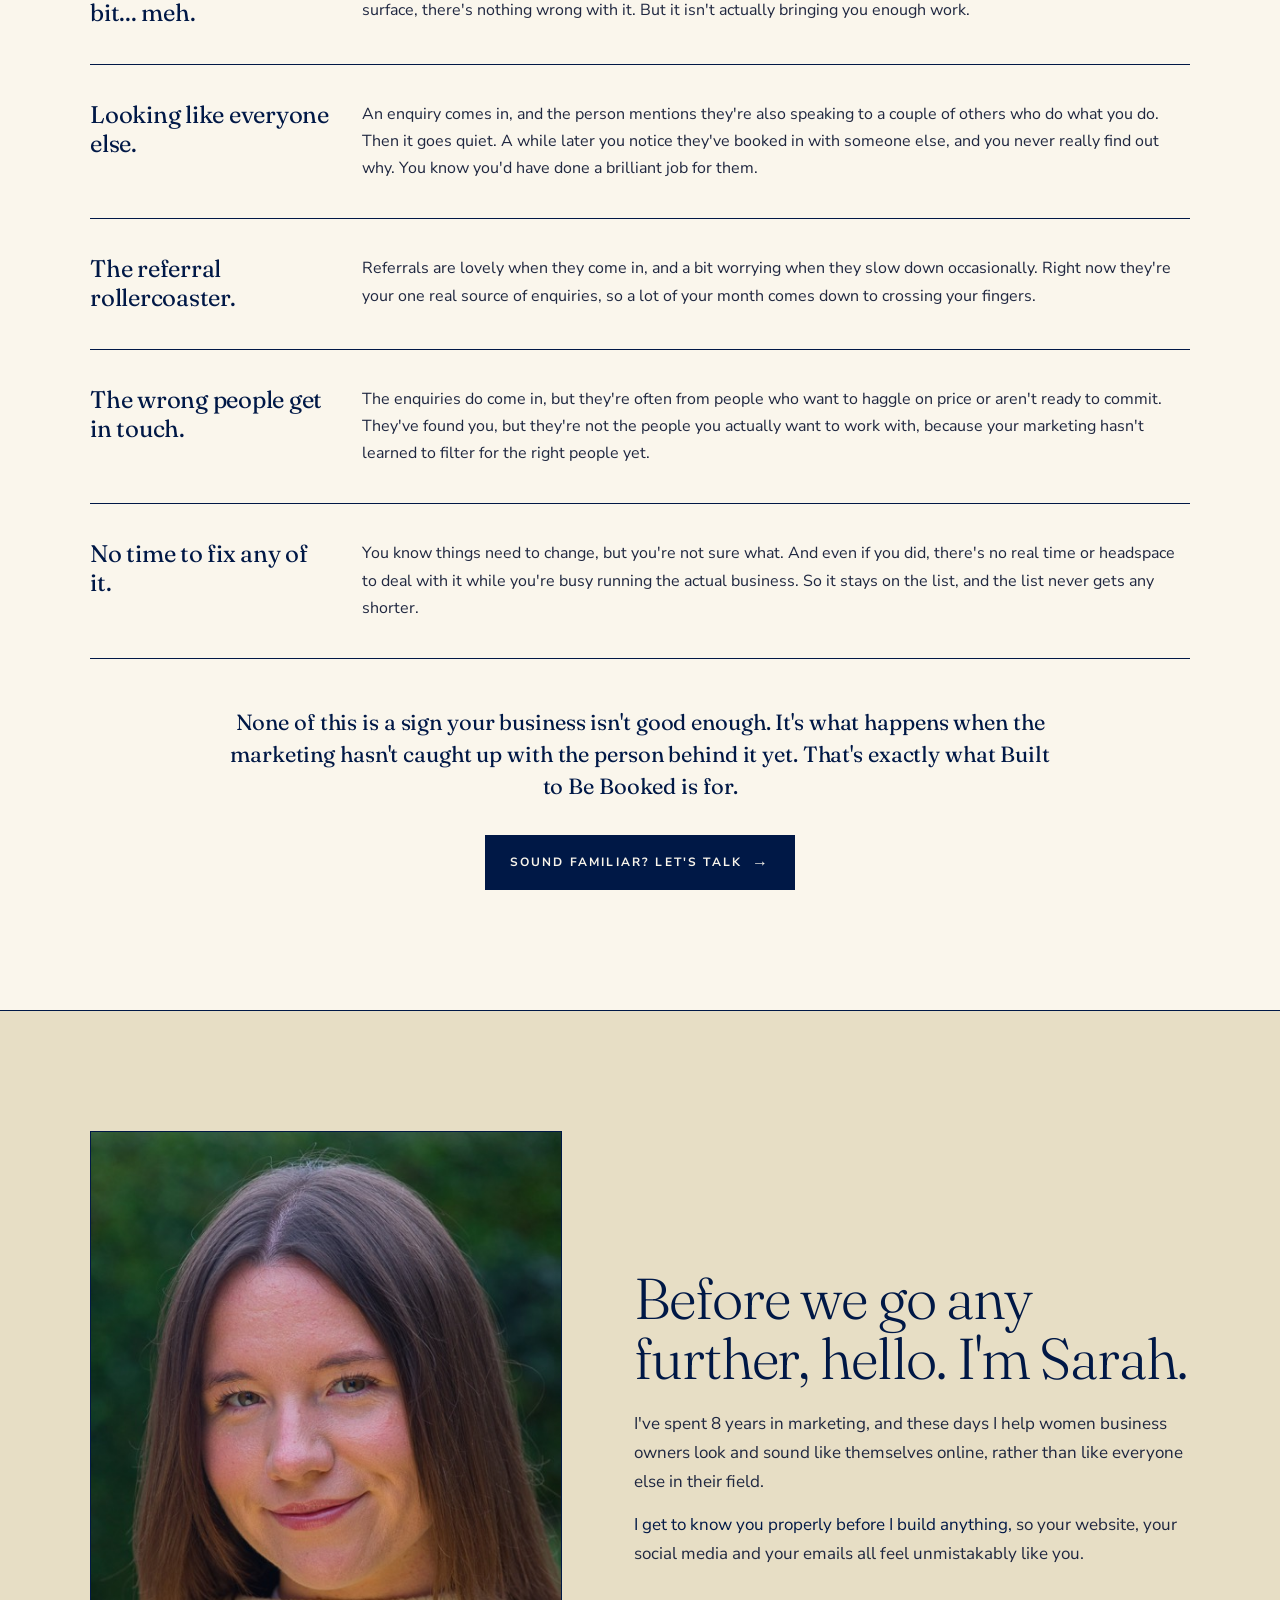
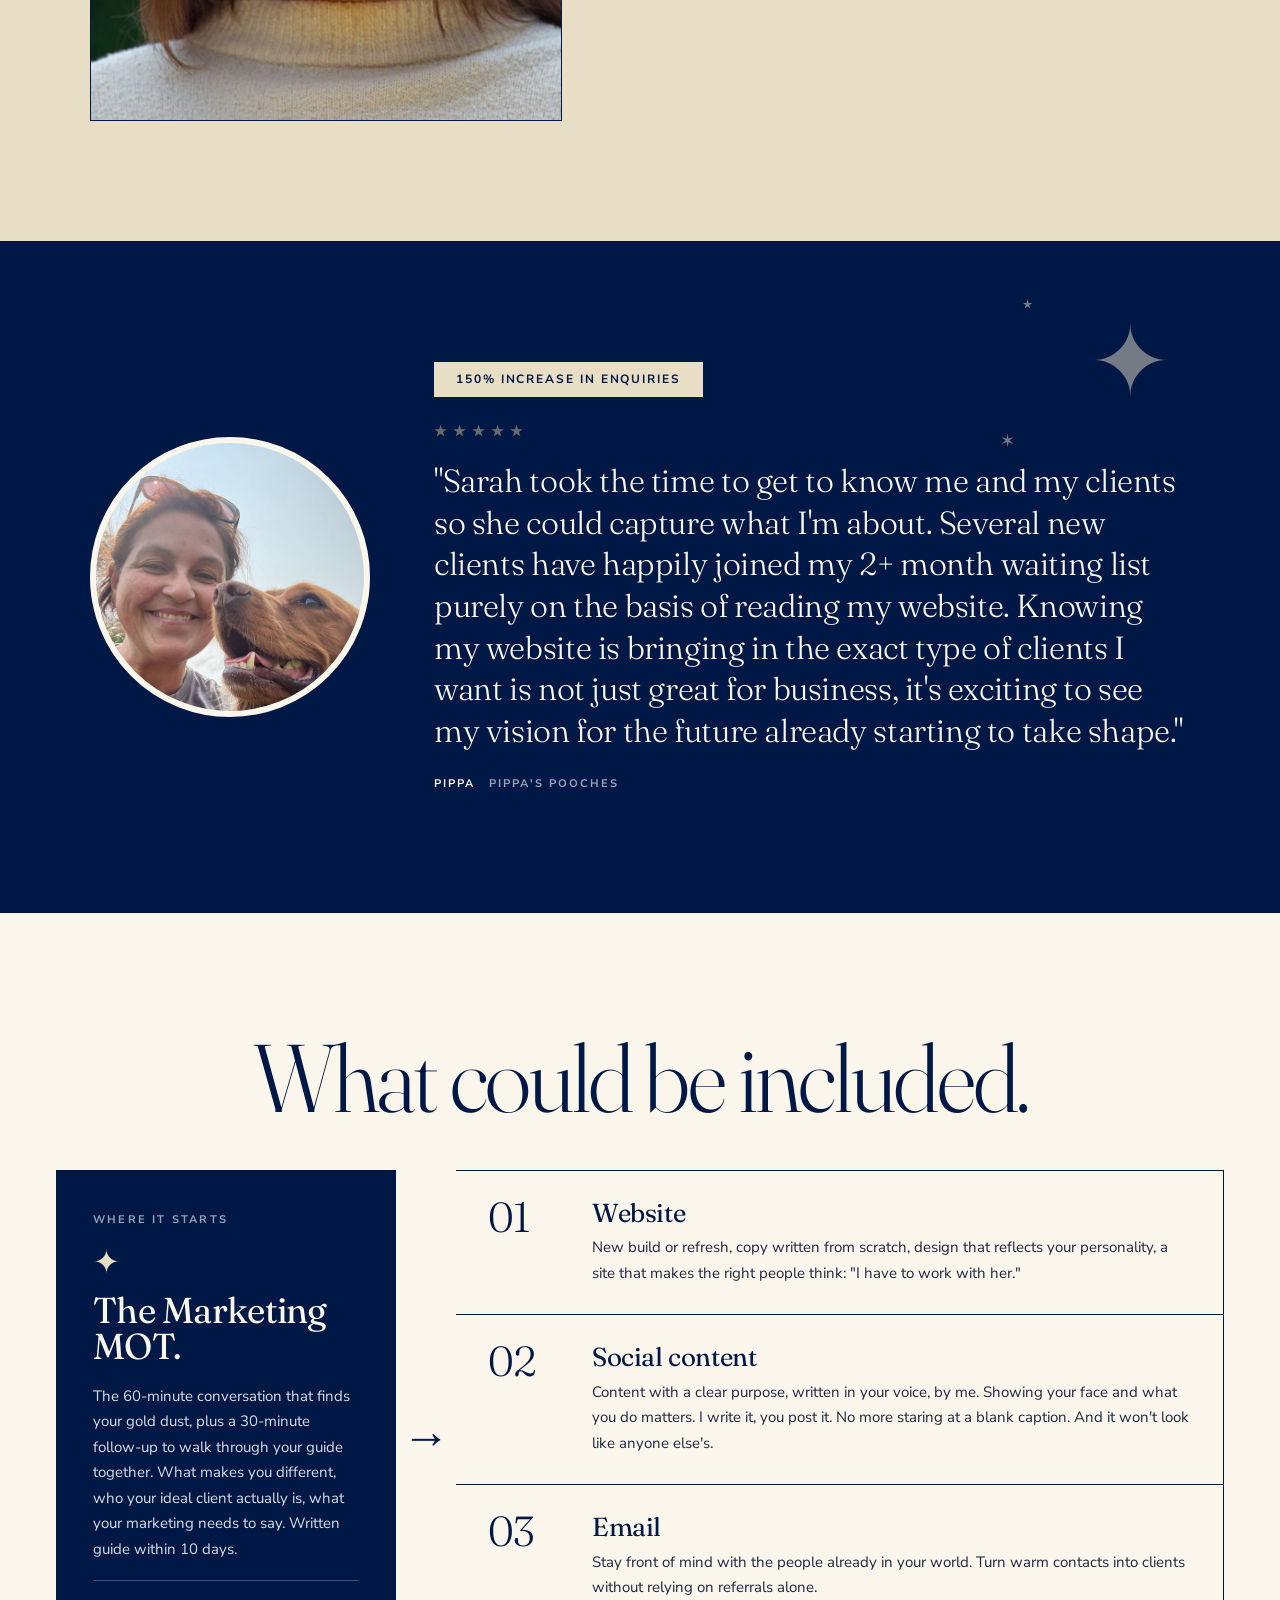
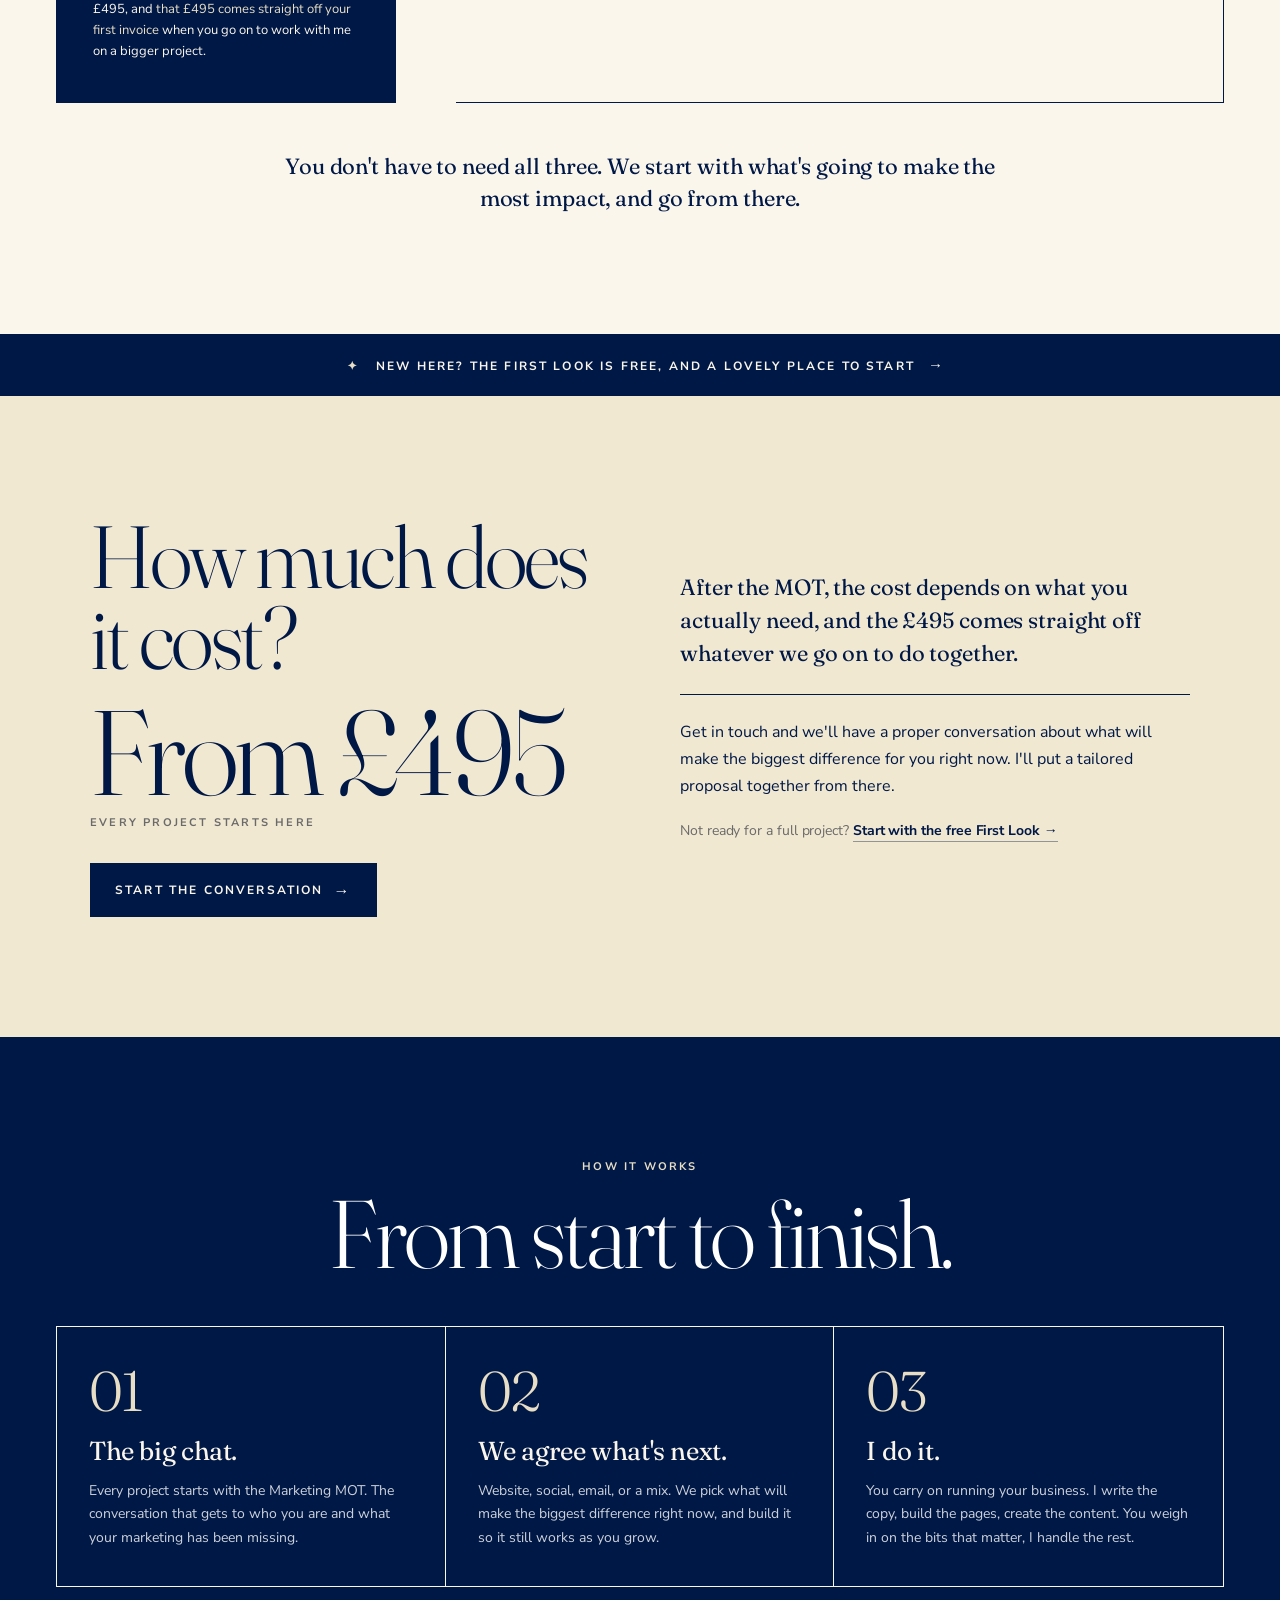
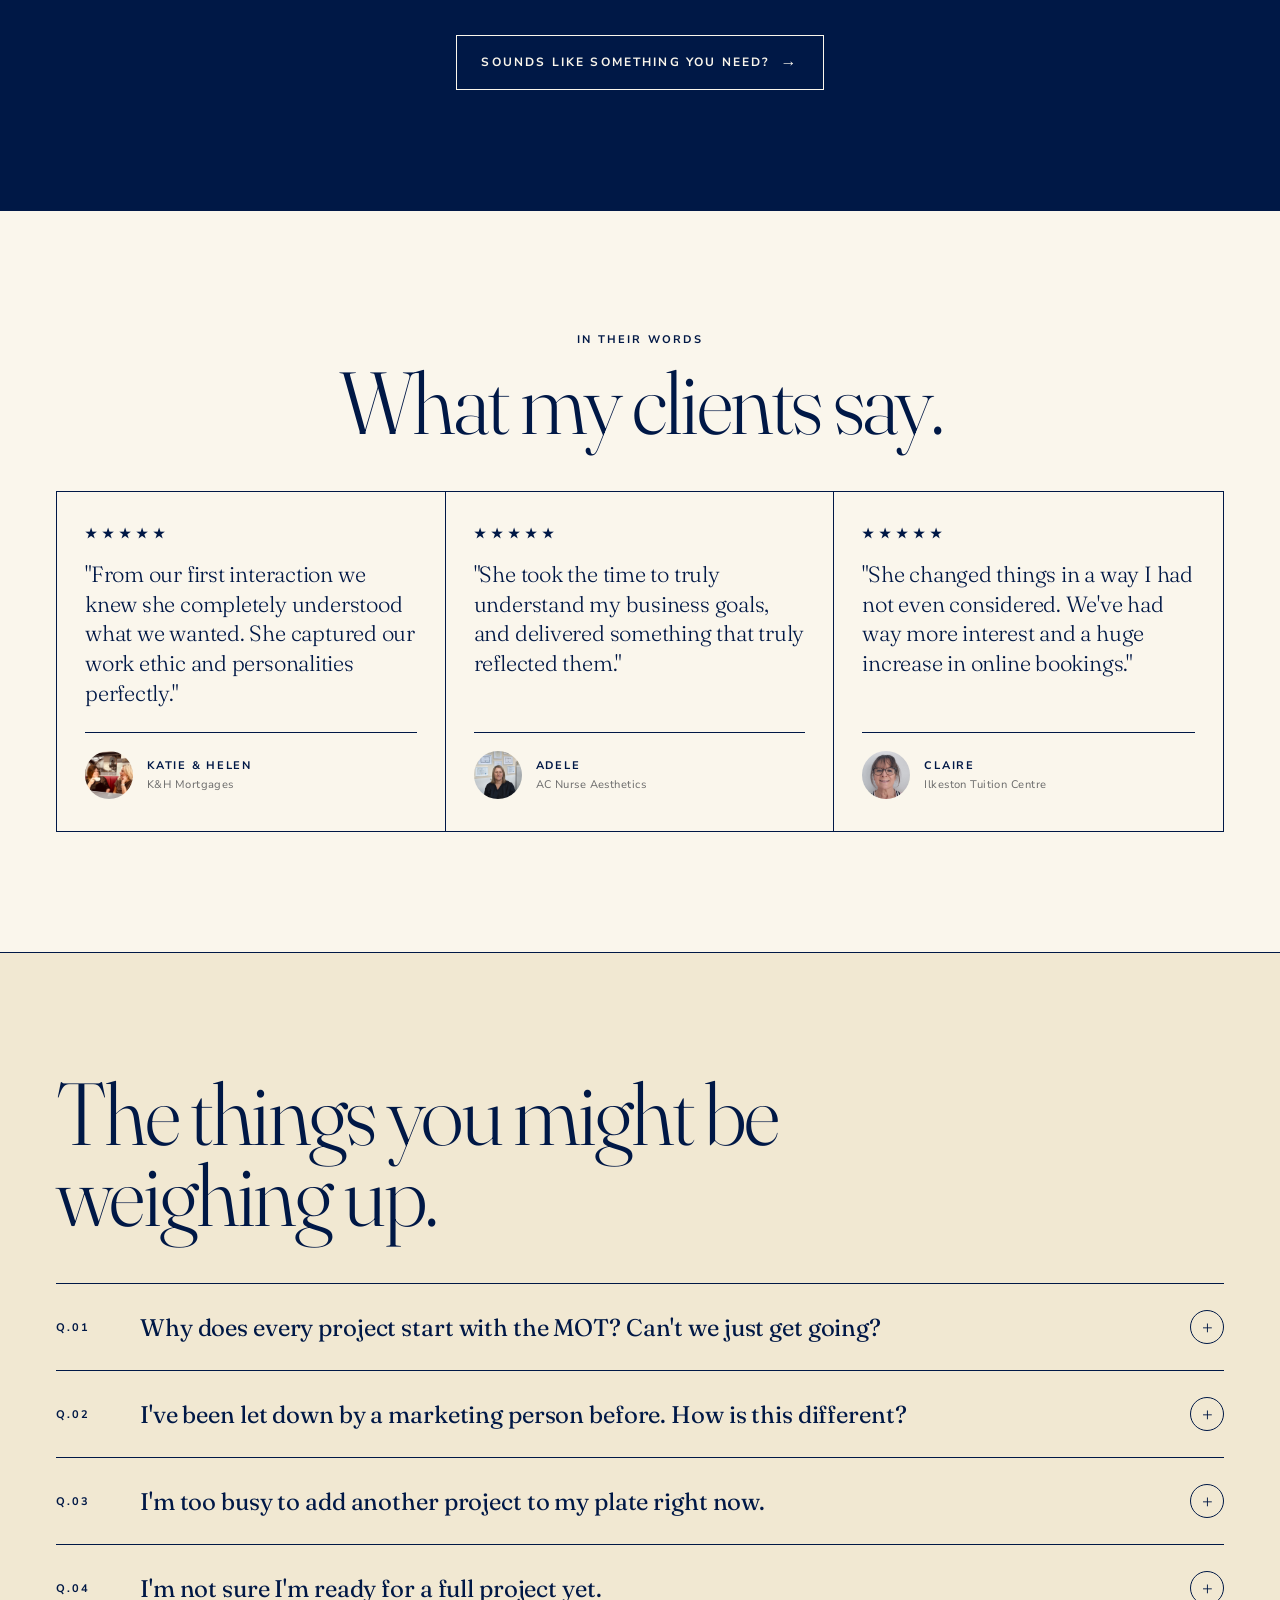
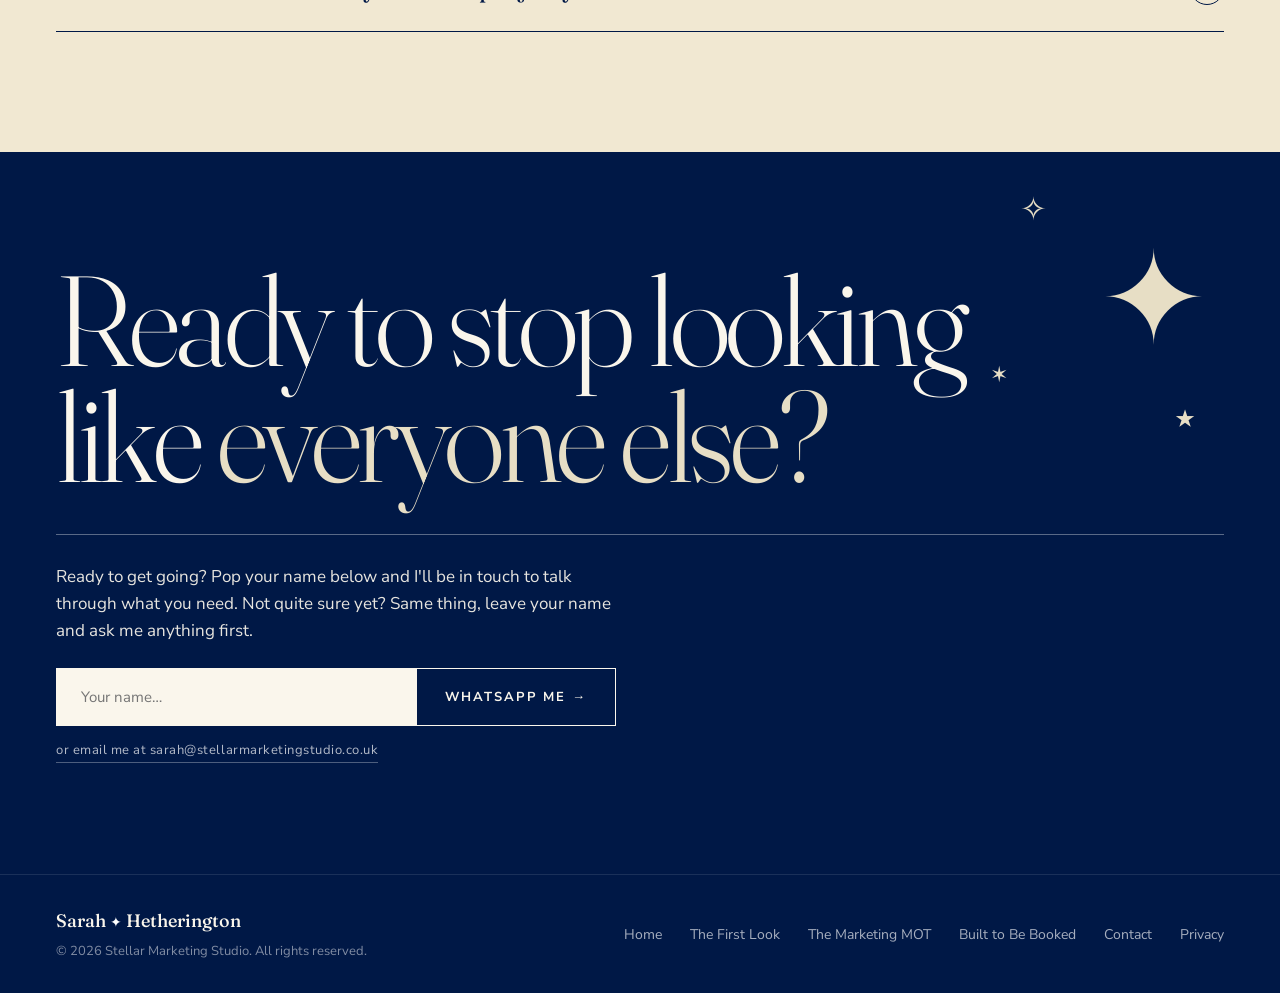
==== commit 4de25f58: "Add files via upload" ====
--- a/built-to-be-booked.html
+++ b/built-to-be-booked.html
@@ -3,24 +3,31 @@
 <head>
 <meta charset="UTF-8">
 <meta name="viewport" content="width=device-width, initial-scale=1.0">
-<title>Marketing that gets you chosen, not compared | Built to Be Booked</title>
+<title>Built to Be Booked | Stellar Marketing Studio</title>
 <meta name="description" content="Be the one the right clients choose. Done-for-you website, social and email, built around who you are, so people arrive ready to work with you.">
+<link rel="canonical" href="https://stellarmarketingstudio.co.uk/built-to-be-booked.html">
+<meta property="og:type" content="website">
+<meta property="og:site_name" content="Stellar Marketing Studio">
+<meta property="og:title" content="Built to Be Booked | Stellar Marketing Studio">
+<meta property="og:description" content="Done-for-you website, social and email work, built entirely around who you are. The right people find you, ready to work with you.">
+<meta property="og:url" content="https://stellarmarketingstudio.co.uk/built-to-be-booked.html">
+<meta property="og:image" content="images/sarah-portrait.jpg">
+<meta name="twitter:card" content="summary_large_image">
+<meta name="twitter:title" content="Built to Be Booked | Stellar Marketing Studio">
+<meta name="twitter:description" content="Done-for-you website, social and email work, built entirely around who you are. The right people find you, ready to work with you.">
+<meta name="twitter:image" content="images/sarah-portrait.jpg">
 
 <link rel="icon" href="favicon.svg" type="image/svg+xml">
 <link rel="preconnect" href="https://fonts.googleapis.com">
 <link href="https://fonts.googleapis.com/css2?family=Nunito+Sans:ital,wght@0,400;0,600;0,700;1,400&family=Fraunces:ital,opsz,wght@0,9..144,300;0,9..144,400;0,9..144,500;0,9..144,600;0,9..144,700;1,9..144,400;1,9..144,600&display=swap" rel="stylesheet">
 <style>
-  *,*::before,*::after{box-sizing:border-box;margin:0;padding:0;cursor:none}
+  *,*::before,*::after{box-sizing:border-box;margin:0;padding:0}
   strong{font-weight:inherit!important}
   :root{--navy:#001846;--navy-deep:#001236;--paper:#faf6ec;--cream:#f1e8d2;--stone:#e7dec5;--grey:#6a6a6a;--white:#ffffff}
   html,body{background:var(--paper);color:var(--navy);font-family:'Nunito Sans',sans-serif;font-size:16px;line-height:1.55}
   ::selection{background:var(--navy);color:var(--paper)}
   .page{width:100%;background:var(--paper);position:relative;overflow:hidden}
   .ast{display:inline-block;color:var(--navy);font-family:'Fraunces',serif;line-height:1}
-
-  /* CUSTOM CURSOR */
-  #cursor{position:fixed;pointer-events:none;z-index:9999;font-size:1.4rem;color:white;mix-blend-mode:difference;transform:translate(-50%,-50%);transition:transform .1s ease}
-  .cursor-trail{position:fixed;pointer-events:none;z-index:9998;font-size:.75rem;color:white;mix-blend-mode:difference;transform:translate(-50%,-50%);opacity:0}
 
   .sparkles{position:absolute;pointer-events:none;line-height:1;z-index:1}
   .sparkles span{position:absolute;display:inline-block;color:var(--navy);font-family:'Fraunces',serif;font-weight:300;animation:twinkle 3.6s ease-in-out infinite}
@@ -39,22 +46,13 @@
   .nav-links .pill:hover{background:var(--navy-deep);border-color:var(--navy-deep)}
 
   /* HERO */
-  .hero{padding:80px 56px 96px;border-bottom:1px solid var(--navy);position:relative;overflow:hidden}
-  .hero-meta{display:flex;justify-content:space-between;align-items:center;border-bottom:1px solid var(--navy);padding-bottom:14px;margin-bottom:48px}
-  .hero-meta span{font-size:11px;letter-spacing:.2em;text-transform:uppercase;font-weight:600;color:var(--navy)}
-  h1.bigtype{font-family:'Fraunces',serif;font-weight:300;letter-spacing:-.035em;line-height:.95;font-size:clamp(48px,7.5vw,104px);color:var(--navy);margin:0;max-width:1100px}
-  h1.bigtype em{font-style:normal;font-weight:300;color:var(--navy)}
-  h1.bigtype strong,h2 strong,h3 strong,.problem-row .t strong{font-weight:400;font-style:normal}
-  .hero-foot{display:grid;grid-template-columns:1fr auto;gap:48px;margin-top:56px;border-top:1px solid var(--navy);padding-top:28px;align-items:end}
-  .hero-foot .lede{font-family:'Fraunces',serif;font-size:24px;line-height:1.4;font-weight:400;letter-spacing:-.005em;color:var(--navy);max-width:680px}
-  .hero-foot .lede em{font-style:normal;color:var(--navy)}
-  .hero .sparkles{top:40px;right:40px;width:280px;height:240px}
-  .hero .sparkles .a1{top:30px;left:120px;font-size:128px}
-  .hero .sparkles .a2{top:0;left:50px;font-size:34px}
-  .hero .sparkles .a3{top:160px;left:30px;font-size:22px}
-  .hero .sparkles .a4{top:185px;left:200px;font-size:48px}
-  .hero .sparkles .a5{top:8px;left:240px;font-size:18px}
-  .hero .sparkles .a6{top:130px;left:255px;font-size:14px}
+  .hero{background:var(--paper);color:var(--navy);position:relative;overflow:hidden;border-bottom:1px solid var(--navy);padding:96px 80px 144px}
+  .hero-meta{display:flex;justify-content:space-between;align-items:center;padding-bottom:18px;border-bottom:1px solid var(--navy);font-size:11px;letter-spacing:.2em;text-transform:uppercase;font-weight:700;color:var(--navy);margin-bottom:200px}
+  .hero h1{font-family:'Fraunces',serif;font-weight:300;font-size:clamp(56px,9vw,128px);line-height:.95;letter-spacing:-.035em;color:var(--navy);margin:0;max-width:1000px}
+  .hero-lede{font-family:'Fraunces',serif;font-size:clamp(18px,2.2vw,24px);line-height:1.45;font-weight:400;color:var(--navy);max-width:580px;margin-top:80px;letter-spacing:-.005em}
+  .hero-cta-row{margin-top:64px;display:flex;flex-direction:column;align-items:flex-start;gap:20px}
+  .ast-accent{position:absolute;font-family:'Fraunces',serif;font-weight:300;line-height:1;animation:twinkle 4s ease-in-out infinite;pointer-events:none;top:140px;right:140px;font-size:32px;color:var(--navy);opacity:.55}
+  h2 strong,h3 strong,.problem-row .t strong{font-weight:400;font-style:normal}
   .pill-cta{display:inline-flex;align-items:center;gap:10px;background:var(--navy);color:var(--paper);padding:14px 24px;text-decoration:none;font-size:12px;font-weight:700;letter-spacing:.18em;text-transform:uppercase;white-space:nowrap;border:1px solid var(--navy);transition:background .2s,color .2s;cursor:pointer;font-family:inherit}
   .pill-cta:hover{background:var(--navy-deep);color:var(--paper)}
   .pill-cta .arr{font-family:'Fraunces',serif;font-size:16px;color:var(--paper)}
@@ -66,9 +64,7 @@
   .pill-cta--paper:hover{background:var(--navy);border-color:var(--navy);color:var(--paper)}
   .pill-cta--paper .arr{color:var(--paper)}
   .pill-cta--paper:hover .arr{color:var(--paper)}
-  .hero-cta{display:flex;flex-direction:column;align-items:flex-end;gap:14px}
-  .hero-sub-link{font-size:13px;font-weight:600;color:var(--navy);text-decoration:none;border-bottom:1px solid rgba(0,24,70,.35);padding-bottom:2px;letter-spacing:.02em;transition:border-color .2s}
-  .hero-sub-link:hover{border-color:var(--navy)}
+  .hero-sub-link{font-size:13px;color:var(--navy);text-decoration:none;border-bottom:1px solid var(--navy);padding-bottom:2px;font-weight:600;letter-spacing:.02em}
 
   /* FIRST LOOK STRIP */
   .fl-strip{display:block;padding:18px 56px;background:var(--navy);color:var(--paper);text-align:center;font-size:12px;letter-spacing:.18em;text-transform:uppercase;font-weight:700;border-bottom:1px solid var(--navy);text-decoration:none;transition:background .2s}
@@ -232,11 +228,13 @@
   .mobile-nav .m-link{font-family:'Nunito Sans',sans-serif;font-size:22px;font-weight:600;color:var(--navy);text-decoration:none;letter-spacing:.02em;opacity:.65;transition:opacity .2s}
   .mobile-nav .m-link.active,.mobile-nav .m-link:hover{opacity:1}
   .mobile-nav .m-btn{margin-top:8px}
+  .mobile-nav .pill{border:1px solid var(--navy);padding:10px 22px;background:var(--navy);color:var(--paper);font-size:11px;letter-spacing:.16em;text-transform:uppercase;opacity:1;transition:background .2s,border-color .2s}
+  .mobile-nav .pill:hover{background:var(--navy-deep);border-color:var(--navy-deep);opacity:1}
 
   /* MEET SARAH */
   .meet{padding:120px 56px;background:var(--stone);border-bottom:1px solid var(--navy);position:relative}
   .meet-grid{display:grid;grid-template-columns:.85fr 1fr;gap:72px;align-items:center;max-width:1100px;margin:0 auto}
-  .meet-portrait{aspect-ratio:4/5;background-size:cover;background-position:top center;background-image:url('https://i.postimg.cc/mZzL1H1K/Sarah-and-Emma-Sep-2024-(54-of-120)-(1)-Medium.jpg');width:100%;border:1px solid var(--navy)}
+  .meet-portrait{aspect-ratio:4/5;background-size:cover;background-position:top center;background-image:url('images/sarah-portrait.jpg');width:100%;border:1px solid var(--navy)}
   .meet-r .kicker{font-size:11px;letter-spacing:.2em;text-transform:uppercase;font-weight:700;color:var(--navy);margin-bottom:14px}
   .meet-r h2{font-family:'Fraunces',serif;font-weight:300;font-size:clamp(36px,4.5vw,60px);line-height:1.05;letter-spacing:-.02em;color:var(--navy);margin-bottom:20px}
   .meet-r h2 em{font-style:normal;color:var(--navy)}
@@ -246,18 +244,18 @@
 
   @media (max-width:900px){
     nav{padding:16px 24px}
-    .hero-meta{display:none}
-    .hero .sparkles{width:130px;height:130px;top:10px;right:6px}
-    .hero .sparkles .a1{font-size:58px;top:16px;left:30px}
-    .hero .sparkles .a2,.hero .sparkles .a3,.hero .sparkles .a4,.hero .sparkles .a5,.hero .sparkles .a6{display:none}
     .nav-links{display:none}
     .hamburger{display:flex}
-    .hero,.meet,.problem,.pippa-story,.included,.cost,.hiw,.testi-grid-sec,.faq-sec,.bottom-cta{padding:64px 24px}
+    .hero{padding:56px 24px 80px}
+    .hero h1{font-size:clamp(42px,13vw,56px)}
+    .hero-meta{margin-bottom:96px;font-size:10px}
+    .ast-accent{top:64px;right:24px;font-size:22px}
+    .hero-lede{margin-top:40px}
+    .hero-cta-row{margin-top:36px}
+    .meet,.problem,.pippa-story,.included,.cost,.hiw,.testi-grid-sec,.faq-sec,.bottom-cta{padding:64px 24px}
     .meet-grid{grid-template-columns:1fr;gap:32px}
     .meet-portrait{aspect-ratio:4/5}
-    h1.bigtype{font-size:clamp(42px,13vw,56px)}
-    .hero-foot,.cost-grid,.pippa-grid{grid-template-columns:1fr;gap:32px}
-    .hero-cta{align-items:flex-start}
+    .cost-grid,.pippa-grid{grid-template-columns:1fr;gap:32px}
     .fl-strip{padding:16px 24px}
     .problem-row{grid-template-columns:1fr;gap:14px}
     .problem-head h2,.inc-head h2,.cost-l h2,.hiw-head h2,.tg-head h2,.faq-sec h2,.bottom-cta h2{font-size:48px}
@@ -277,17 +275,38 @@
     .wa-input-row{flex-direction:column}
     .wa-btn{text-align:center}
     footer{flex-direction:column;align-items:flex-start;padding:28px 24px}
-    #cursor,.cursor-trail{display:none}
+  }
+  @media (prefers-reduced-motion: reduce) {
+    *, *::before, *::after {
+      animation-duration: 0.01ms !important;
+      animation-iteration-count: 1 !important;
+      transition-duration: 0.01ms !important;
+      scroll-behavior: auto !important;
+    }
+    .reviews-marquee-track { animation: none !important; }
   }
 </style>
+<script type="application/ld+json">
+{
+  "@context": "https://schema.org",
+  "@type": "Service",
+  "name": "Built to Be Booked",
+  "description": "Done-for-you marketing for established women business owners. Website, social and email work built entirely around who you are.",
+  "provider": {
+    "@type": "ProfessionalService",
+    "name": "Stellar Marketing Studio",
+    "url": "https://stellarmarketingstudio.co.uk/"
+  },
+  "areaServed": "United Kingdom"
+}
+</script>
 </head>
 <body>
-<div id="cursor">✦</div>
 <nav>
   <a href="index.html" class="wm">Sarah <sup class="ast">✦</sup> Hetherington</a>
   <div class="nav-links">
     <a href="index.html">Home</a>
-    <a href="check-up.html">The First Look</a>
+    <a href="first-look.html">The First Look</a>
     <a href="mot.html">The Marketing MOT</a>
     <a href="built-to-be-booked.html" class="active">Built to Be Booked</a>
     <a href="#contact" class="pill">Chat with me ↗</a>
@@ -296,7 +315,7 @@
 </nav>
 <div class="mobile-nav" id="mobileNav">
   <a href="index.html" class="m-link">Home</a>
-  <a href="check-up.html" class="m-link">The First Look</a>
+  <a href="first-look.html" class="m-link">The First Look</a>
   <a href="mot.html" class="m-link">The Marketing MOT</a>
   <a href="built-to-be-booked.html" class="m-link active">Built to Be Booked</a>
   <a href="#contact" class="pill m-btn" onclick="closeMobileNav()">Chat with me ↗</a>
@@ -306,25 +325,16 @@
 
 <!-- HERO -->
 <section class="hero">
-  <div class="sparkles">
-    <span class="a1">✦</span>
-    <span class="a2 lite" style="animation-delay:.5s;animation-name:twinkleSlow">✧</span>
-    <span class="a3" style="animation-delay:1.1s">✶</span>
-    <span class="a4 lite" style="animation-delay:.7s">✦</span>
-    <span class="a5 dim" style="animation-delay:1.4s">⋆</span>
-    <span class="a6" style="animation-delay:.3s">✷</span>
-  </div>
   <div class="hero-meta">
     <span>Stellar Marketing Studio</span>
-    <span>Built to Be Booked &nbsp;/&nbsp; Done-for-you</span>
-  </div>
-  <h1 class="bigtype">Less chasing,<br><em>more choosing.</em></h1>
-  <div class="hero-foot">
-    <p class="lede">The right people find you. And they <strong>already know you're the one.</strong> Done-for-you website, social and email work, built entirely around who you are.</p>
-    <div class="hero-cta">
-      <a href="#contact" class="pill-cta pill-cta--filled">Start the conversation <span class="arr">→</span></a>
-      <a href="check-up.html" class="hero-sub-link">Not ready to commit? Start with a free First Look →</a>
-    </div>
+    <span>Built to Be Booked / Done-for-you</span>
+  </div>
+  <span class="ast-accent">✦</span>
+  <h1>Less chasing, more choosing.</h1>
+  <p class="hero-lede">The right people find you. And they already know you're the one. Done-for-you website, social and email work, built entirely around who you are.</p>
+  <div class="hero-cta-row">
+    <a href="#contact" class="pill-cta pill-cta--filled">Start the conversation <span class="arr">→</span></a>
+    <a href="first-look.html" class="hero-sub-link">Not ready to commit? Start with a free First Look →</a>
   </div>
 </section>
 
@@ -383,10 +393,10 @@
     <span class="a3" style="animation-delay:1.1s">✶</span>
   </div>
   <div class="pippa-grid">
-    <div class="pippa-photo" style="background-image:url('https://i.postimg.cc/90Wxbn3F/Pippa-and-Artemis-portrait.jpg')"></div>
+    <div class="pippa-photo" style="background-image:url('images/pippa.jpg')"></div>
     <div class="pippa-r">
       <div class="stat">150% increase in enquiries</div>
-      <div class="stars">★★★★★</div>
+      <div class="stars" aria-label="5 out of 5 stars">★★★★★</div>
       <blockquote>"Sarah took the time to get to know me and my clients so she could capture what I'm about. <strong>Several new clients have happily joined my 2+ month waiting list purely on the basis of reading my website.</strong> Knowing my website is bringing in the exact type of clients I want is not just great for business, it's exciting to see my vision for the future already starting to take shape."</blockquote>
       <div class="who"><span class="name">Pippa</span><span class="biz">Pippa's Pooches</span></div>
     </div>
@@ -435,7 +445,7 @@
 </section>
 
 <!-- FIRST LOOK STRIP -->
-<a href="check-up.html" class="fl-strip"><span class="ast">✦</span> New here? The First Look is free, and a lovely place to start <span class="arr">→</span></a>
+<a href="first-look.html" class="fl-strip"><span class="ast">✦</span> New here? The First Look is free, and a lovely place to start <span class="arr">→</span></a>
 
 <!-- COST -->
 <section class="cost">
@@ -449,7 +459,7 @@
     <div class="cost-r">
       <p>After the MOT, the cost depends on what you actually need, <em>and the £495 comes straight off whatever we go on to do together.</em></p>
       <div class="highlight">Get in touch and we'll have a proper conversation about what will make the biggest difference for you right now. <strong>I'll put a tailored proposal together from there.</strong></div>
-      <p class="cost-note">Not ready for a full project? <a href="check-up.html">Start with the free First Look →</a></p>
+      <p class="cost-note">Not ready for a full project? <a href="first-look.html">Start with the free First Look →</a></p>
     </div>
   </div>
 </section>
@@ -490,26 +500,26 @@
   </div>
   <div class="tg">
     <div class="tg-card">
-      <div class="stars">★★★★★</div>
+      <div class="stars" aria-label="5 out of 5 stars">★★★★★</div>
       <blockquote>"From our first interaction we knew she completely understood what we wanted. She <strong>captured our work ethic and personalities perfectly.</strong>"</blockquote>
       <div class="attr">
-        <div class="ph" style="background-image:url('https://i.postimg.cc/d0VVMq8T/K-and-H-Mortgages-Home-Hero.jpg')"></div>
+        <div class="ph" style="background-image:url('images/katie-helen.jpg')"></div>
         <div><span class="name">Katie & Helen</span><span class="biz">K&H Mortgages</span></div>
       </div>
     </div>
     <div class="tg-card">
-      <div class="stars">★★★★★</div>
+      <div class="stars" aria-label="5 out of 5 stars">★★★★★</div>
       <blockquote>"She took the time to truly understand my business goals, and delivered something that <strong>truly reflected them.</strong>"</blockquote>
       <div class="attr">
-        <div class="ph" style="background-image:url('https://i.postimg.cc/h4zNGfcP/adele-cross-aesthetics-nurse.png')"></div>
+        <div class="ph" style="background-image:url('images/adele.png')"></div>
         <div><span class="name">Adele</span><span class="biz">AC Nurse Aesthetics</span></div>
       </div>
     </div>
     <div class="tg-card">
-      <div class="stars">★★★★★</div>
+      <div class="stars" aria-label="5 out of 5 stars">★★★★★</div>
       <blockquote>"She changed things in a way <strong>I had not even considered.</strong> We've had way more interest and a huge increase in online bookings."</blockquote>
       <div class="attr">
-        <div class="ph" style="background-image:url('https://i.postimg.cc/YjBCTY36/ITC-Tutor-Claire.jpg')"></div>
+        <div class="ph" style="background-image:url('images/claire.jpg')"></div>
         <div><span class="name">Claire</span><span class="biz">Ilkeston Tuition Centre</span></div>
       </div>
     </div>
@@ -534,7 +544,7 @@
     </div>
     <div class="faq-item">
       <button class="faq-q" onclick="toggleFaq(this)"><span class="num">Q.04</span><span>I'm not sure I'm ready for a full project yet.</span><span class="ico">+</span></button>
-      <div class="faq-a">That's completely fine, and there's no need to decide today. If you'd like a quick, honest read on where you stand first, the free <a href="check-up.html">First Look</a> is a lovely place to start. We can always talk about a bigger project further down the line.</div>
+      <div class="faq-a">That's completely fine, and there's no need to decide today. If you'd like a quick, honest read on where you stand first, the free <a href="first-look.html">First Look</a> is a lovely place to start. We can always talk about a bigger project further down the line.</div>
     </div>
   </div>
 </section>
@@ -565,7 +575,7 @@
   </div>
   <div>
     <a href="index.html">Home</a>
-    <a href="check-up.html">The First Look</a>
+    <a href="first-look.html">The First Look</a>
     <a href="mot.html">The Marketing MOT</a>
     <a href="built-to-be-booked.html">Built to Be Booked</a>
     <a href="#contact">Contact</a>
@@ -601,36 +611,6 @@
 </script>
 <script>
 (function(){
-  var cursorEl=document.getElementById('cursor');
-  if(!cursorEl)return;
-  var NUM_TRAIL=10,trailEls=[];
-  for(var i=0;i<NUM_TRAIL;i++){
-    var el=document.createElement('div');el.className='cursor-trail';el.textContent='✦';
-    document.body.appendChild(el);trailEls.push({el:el});
-  }
-  var mouseX=-100,mouseY=-100,histArr=[],last=0;
-  for(var j=0;j<NUM_TRAIL+1;j++)histArr.push({x:-100,y:-100});
-  document.addEventListener('mousemove',function(e){
-    mouseX=e.clientX;mouseY=e.clientY;
-    cursorEl.style.left=mouseX+'px';cursorEl.style.top=mouseY+'px';
-  });
-  function animateTrail(t){
-    if(t-last>30){
-      histArr.unshift({x:mouseX,y:mouseY});histArr.pop();last=t;
-      trailEls.forEach(function(trail,idx){
-        var pos=histArr[idx+1]||histArr[histArr.length-1];
-        trail.el.style.left=pos.x+'px';trail.el.style.top=pos.y+'px';
-        trail.el.style.opacity=(1-idx/NUM_TRAIL)*0.6;
-        trail.el.style.transform='translate(-50%,-50%) scale('+(1-(idx/NUM_TRAIL)*0.6)+')';
-      });
-    }
-    requestAnimationFrame(animateTrail);
-  }
-  requestAnimationFrame(animateTrail);
-})();
-</script>
-<script>
-(function(){
   var hamburger=document.getElementById('hamburger');
   var mobileNav=document.getElementById('mobileNav');
   if(!hamburger||!mobileNav)return;
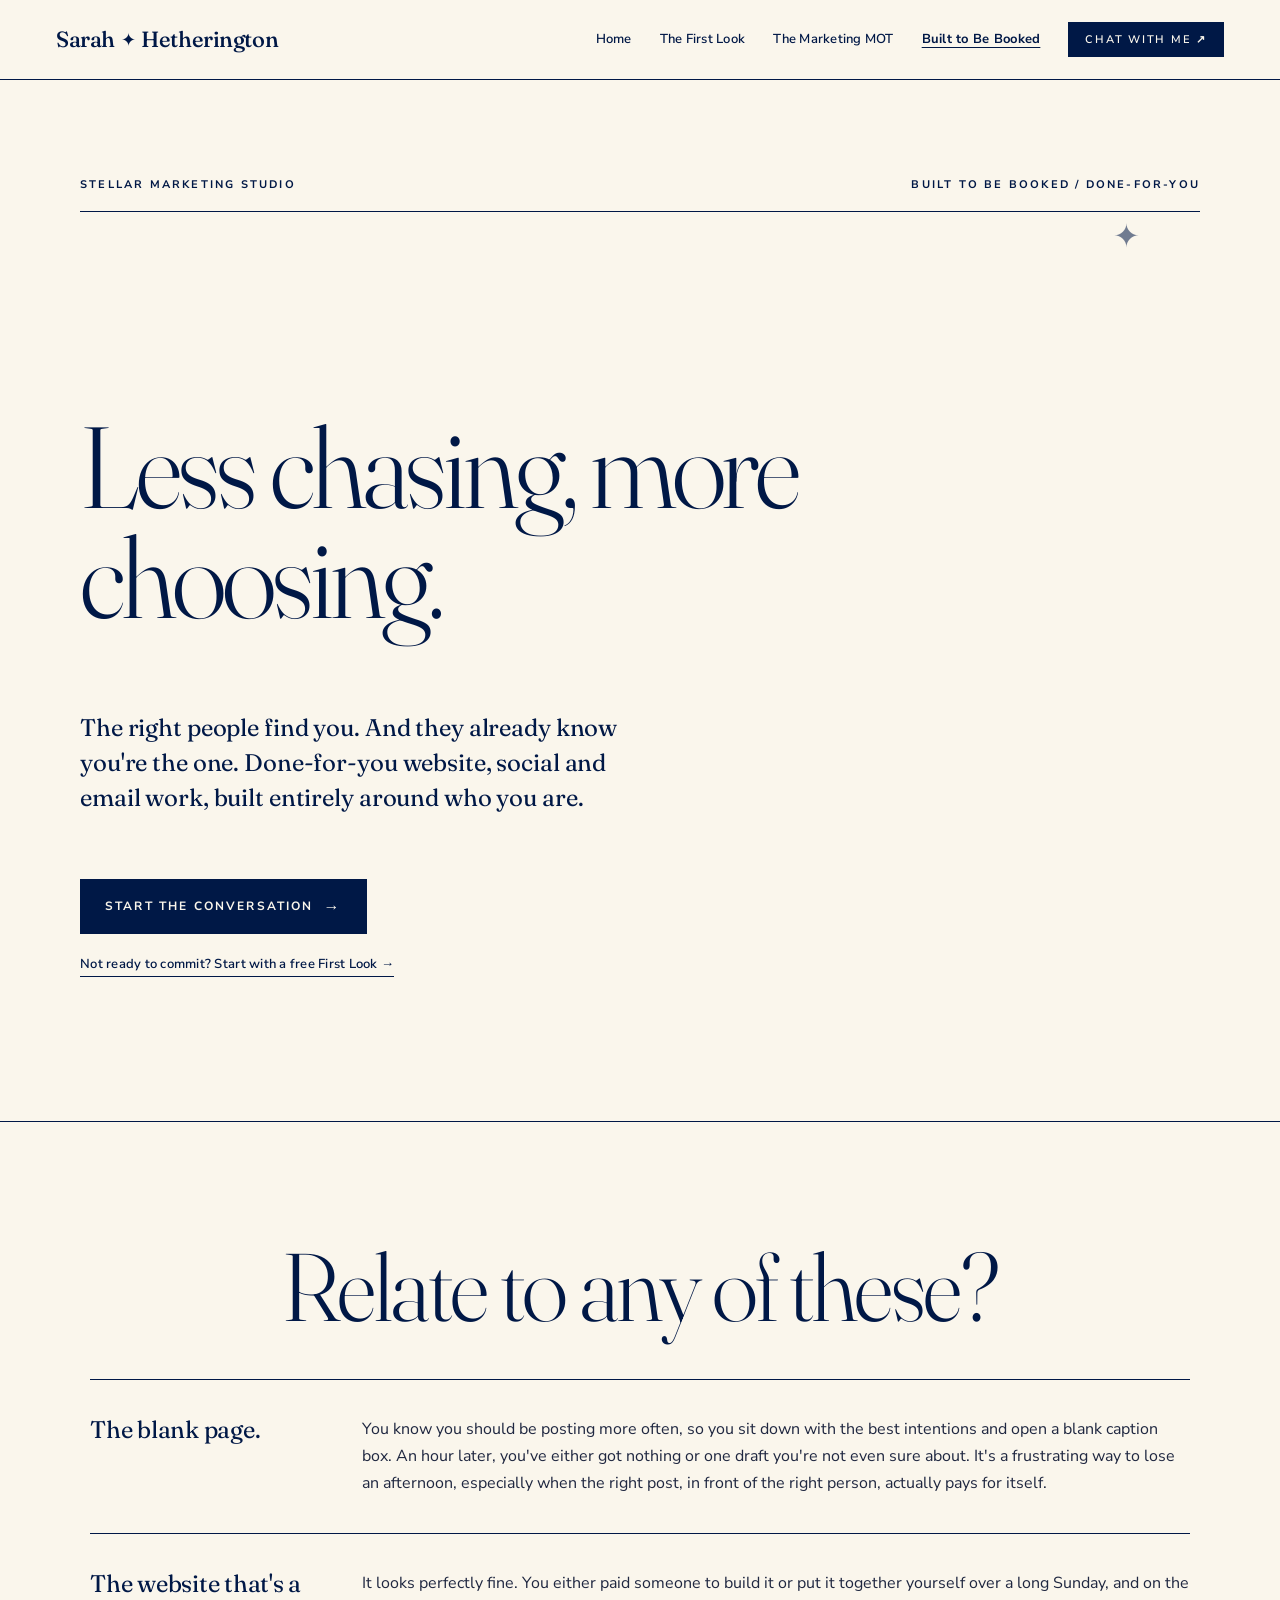
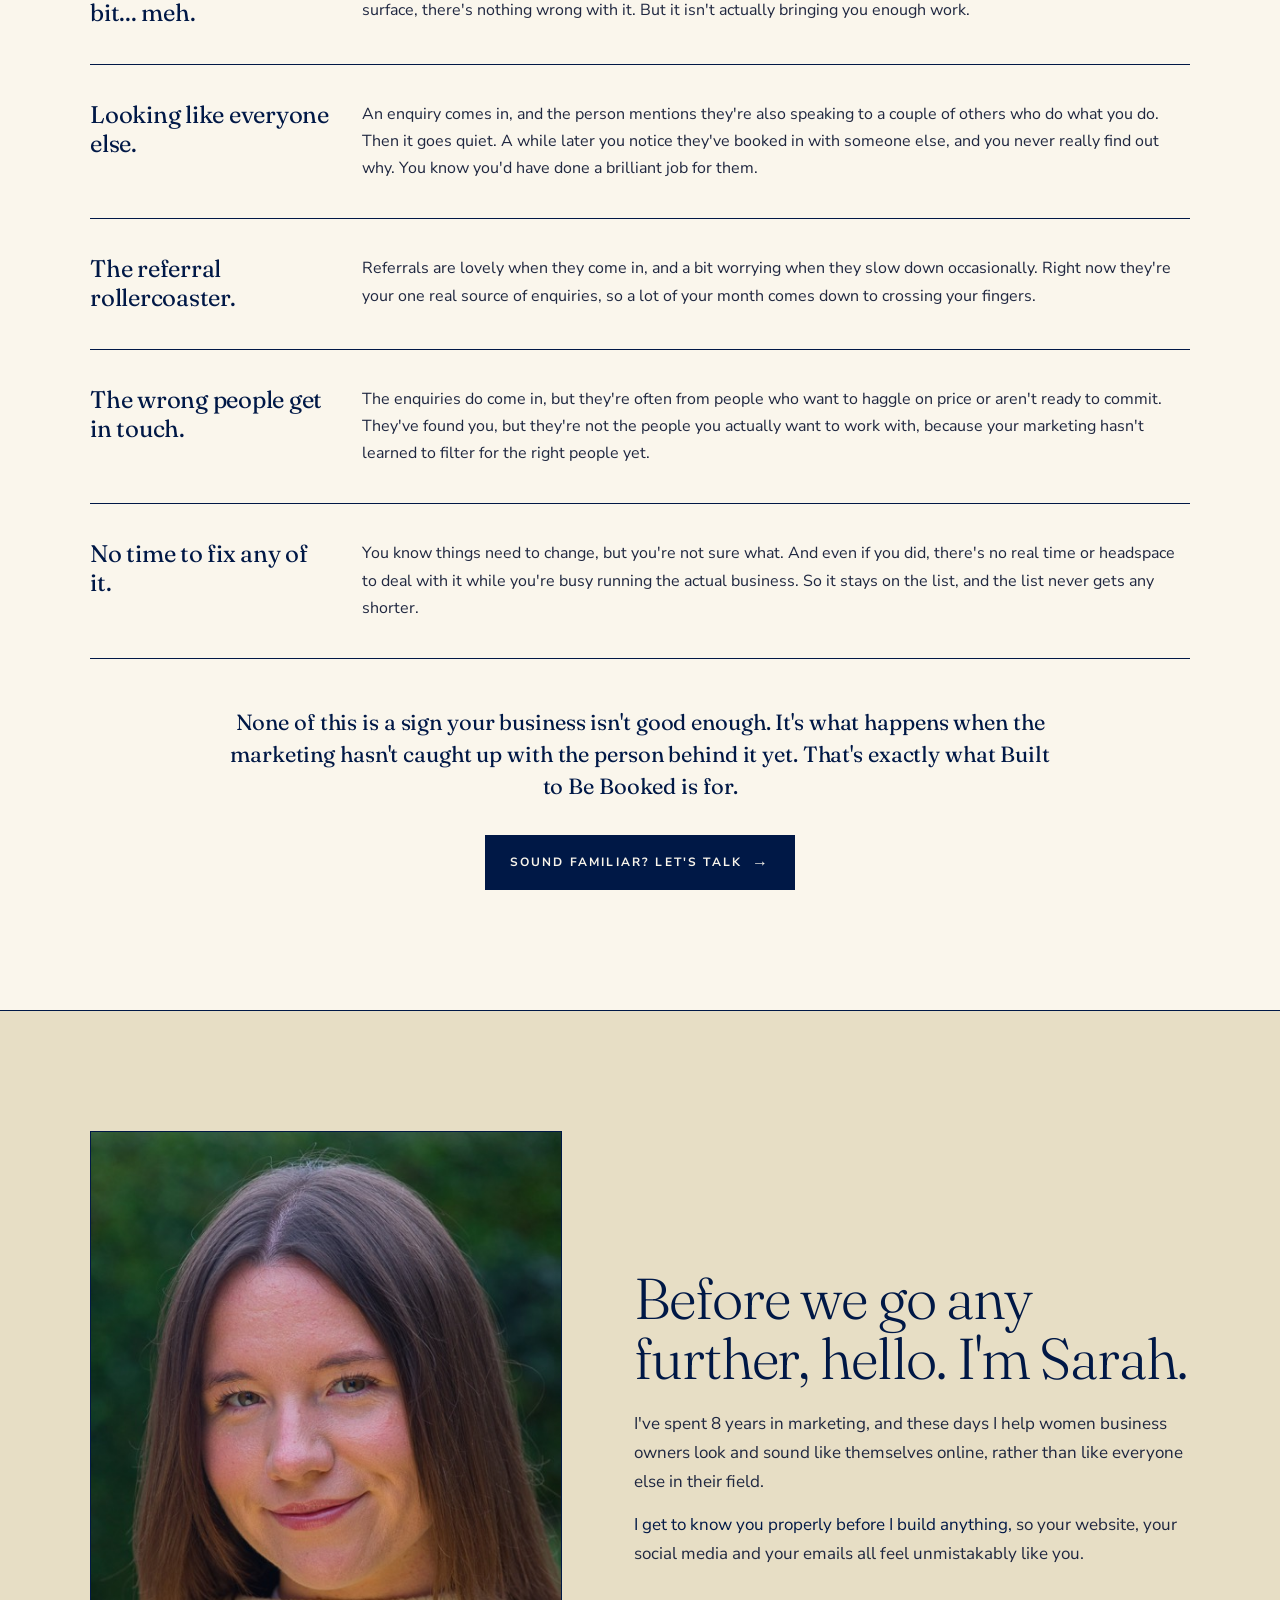
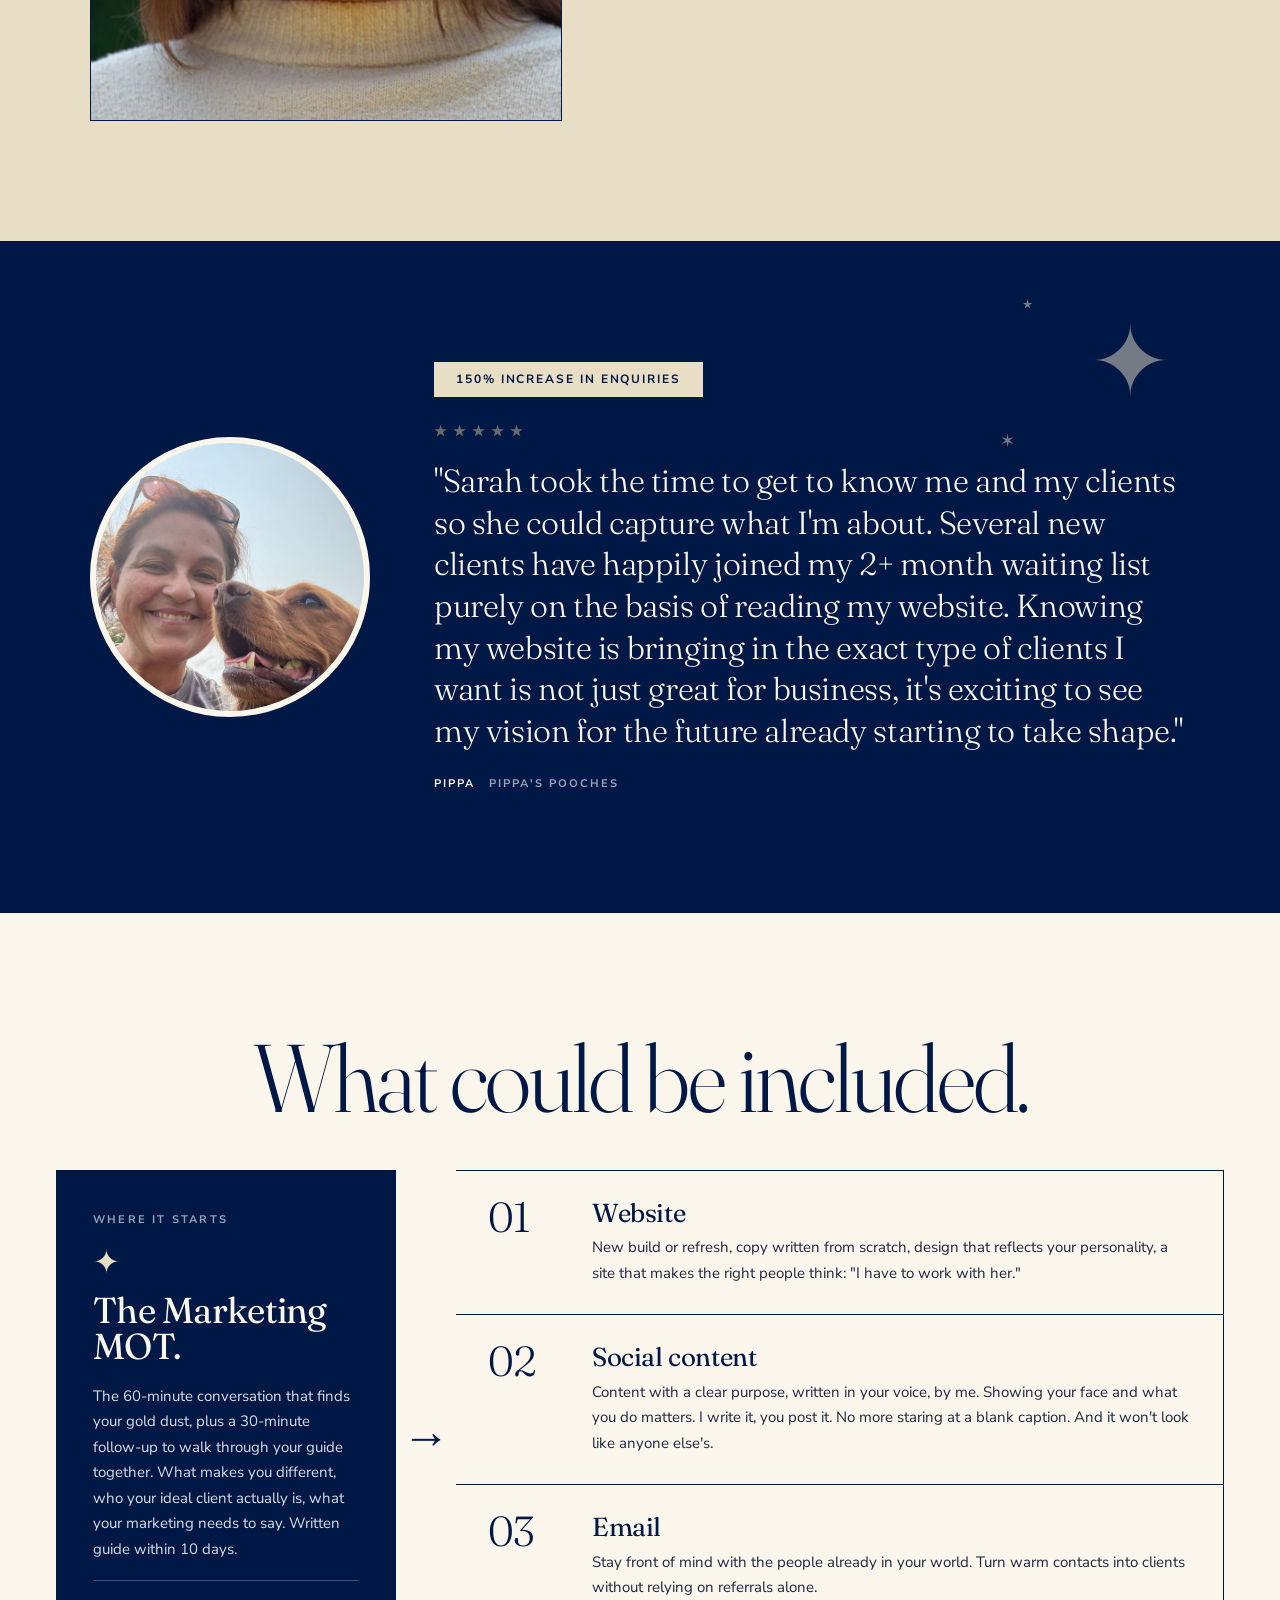
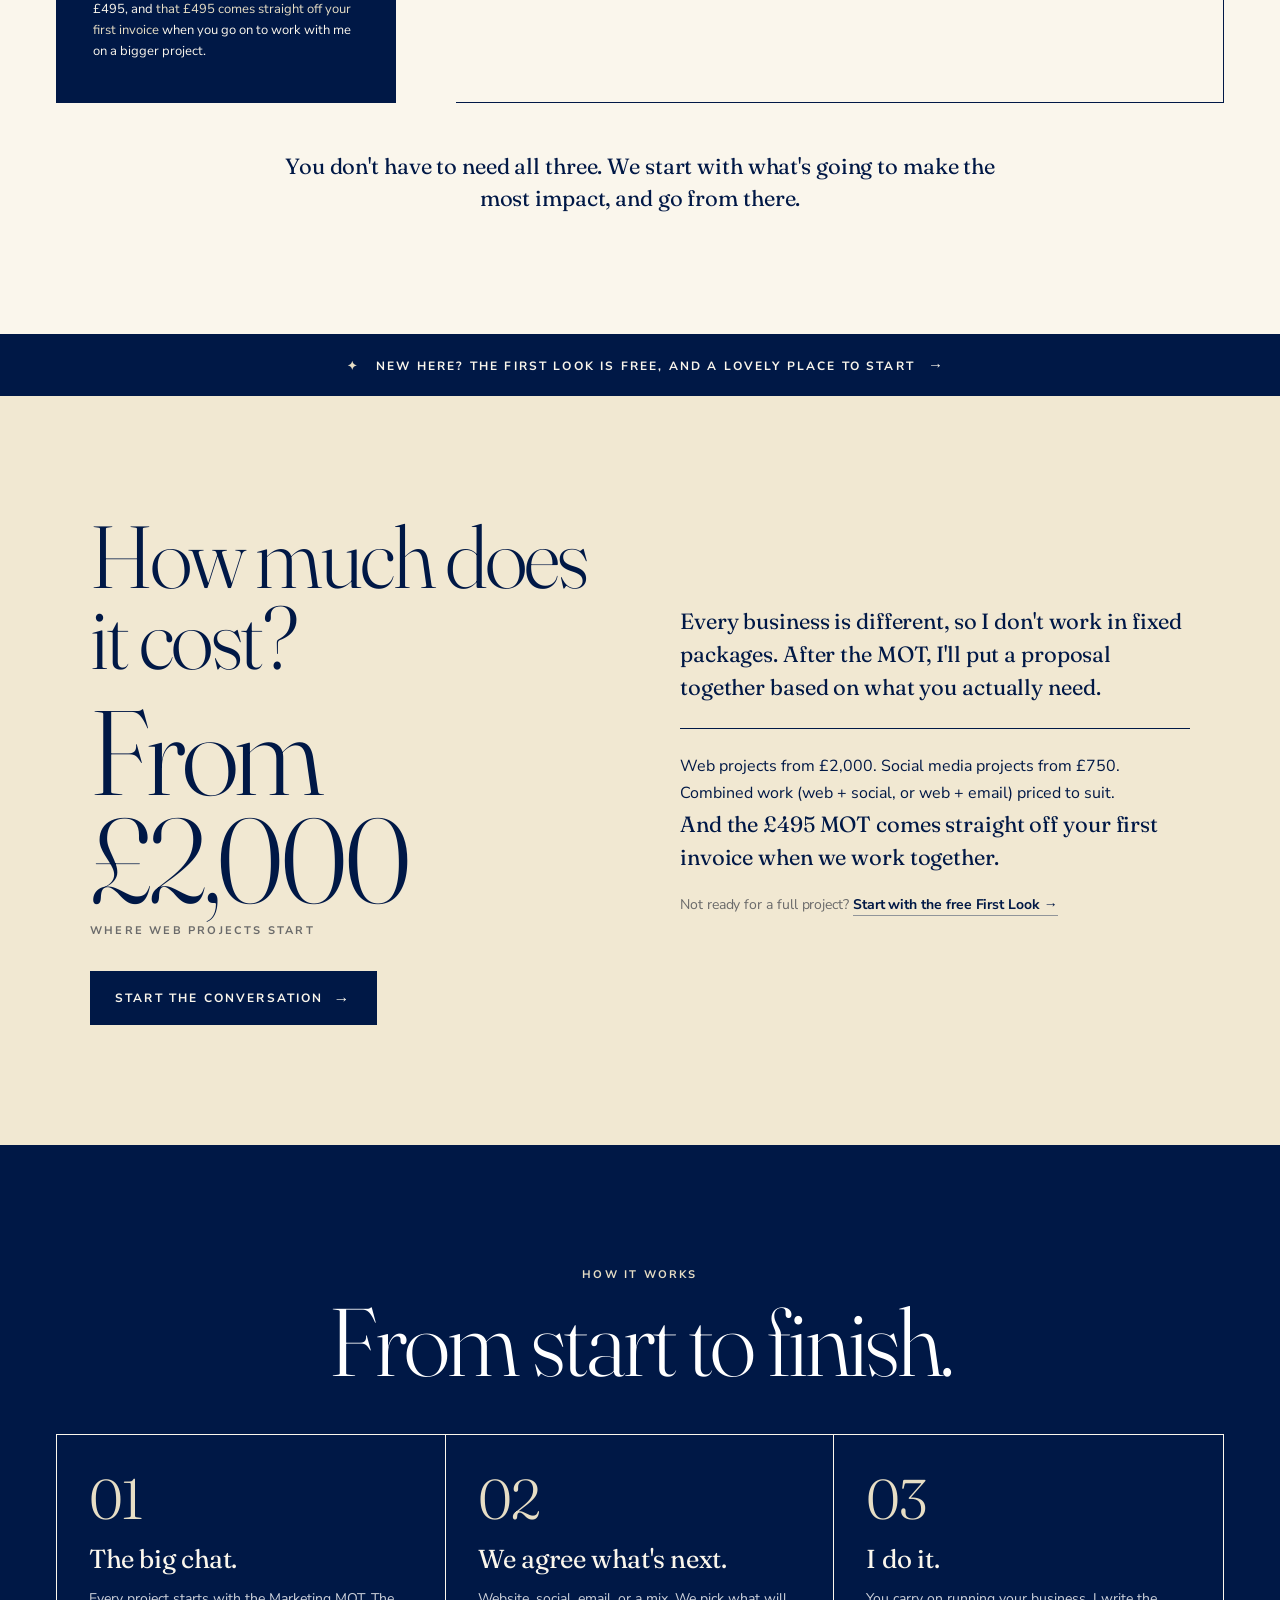
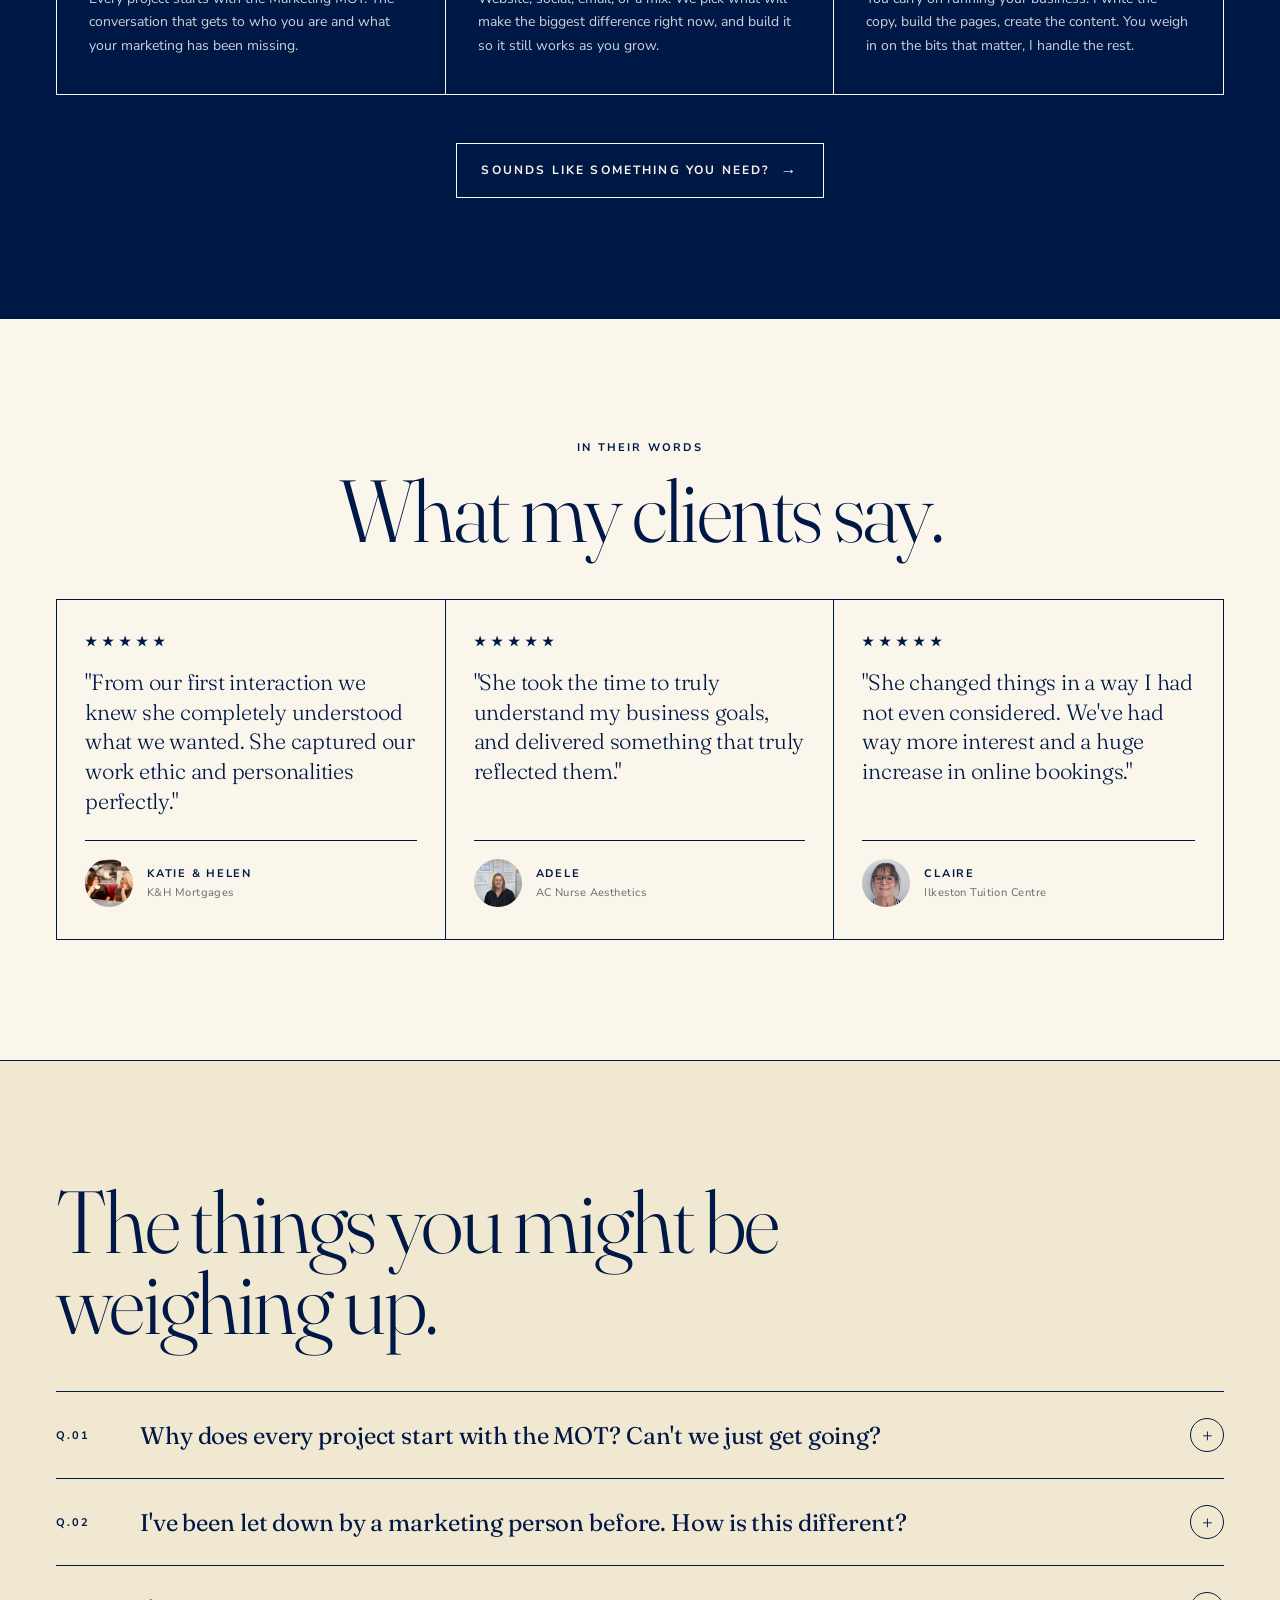
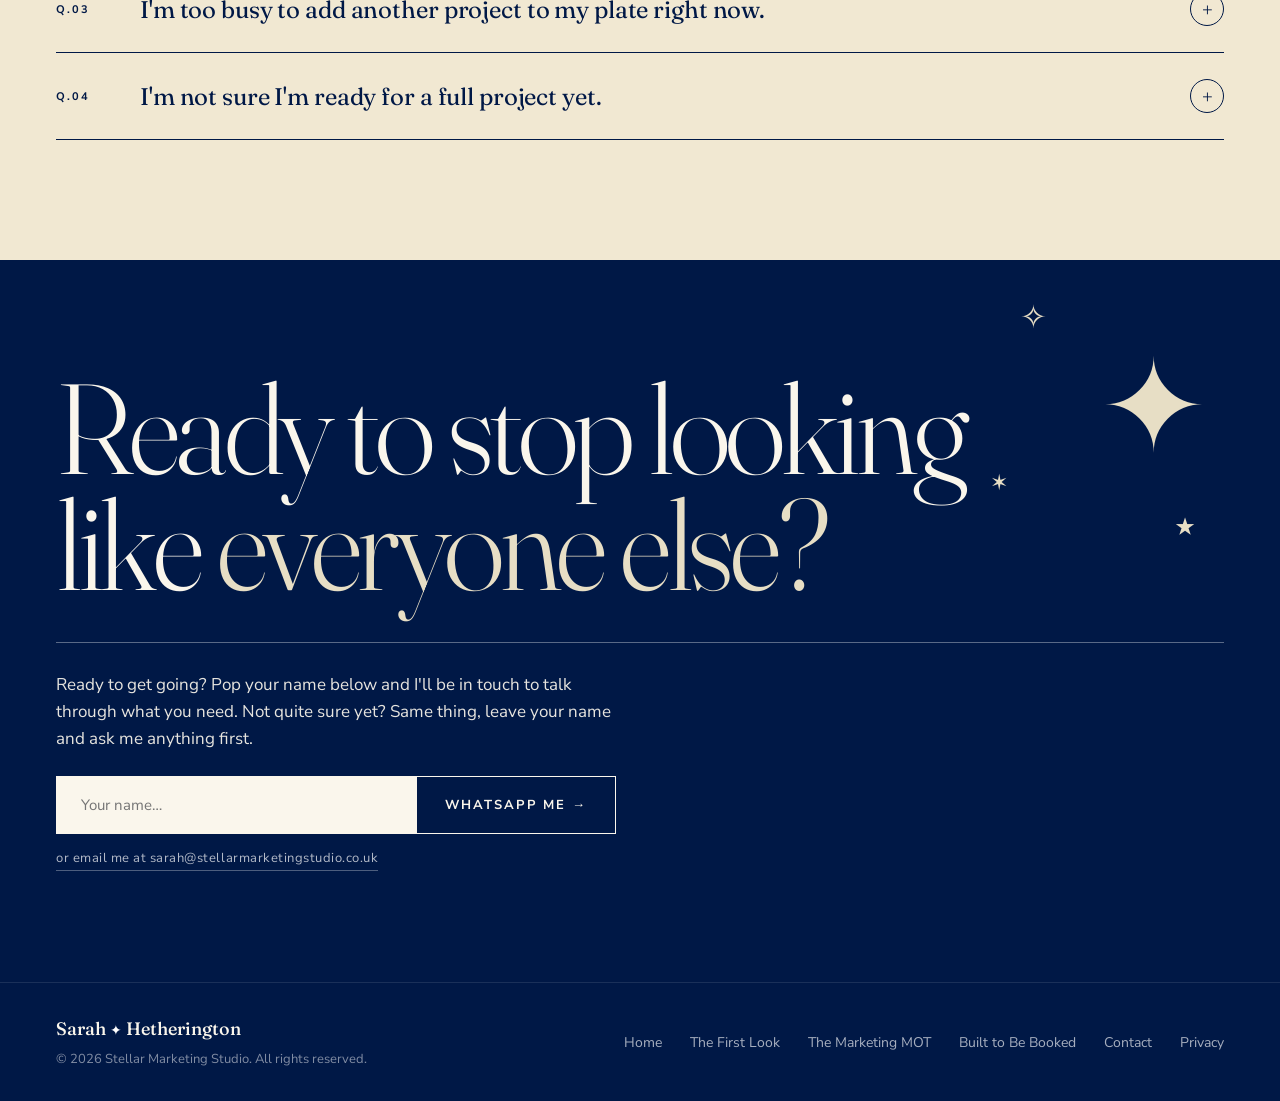
==== commit 7a5a4c92: "Add files via upload" ====
--- a/built-to-be-booked.html
+++ b/built-to-be-booked.html
@@ -452,13 +452,14 @@
   <div class="cost-grid">
     <div class="cost-l">
       <h2>How much does it <em>cost?</em></h2>
-      <div class="price-line">From £495</div>
-      <div class="price-label">Every project starts here</div>
+      <div class="price-line">From £2,000</div>
+      <div class="price-label">Where web projects start</div>
       <a href="#contact" class="pill-cta">Start the conversation <span class="arr">→</span></a>
     </div>
     <div class="cost-r">
-      <p>After the MOT, the cost depends on what you actually need, <em>and the £495 comes straight off whatever we go on to do together.</em></p>
-      <div class="highlight">Get in touch and we'll have a proper conversation about what will make the biggest difference for you right now. <strong>I'll put a tailored proposal together from there.</strong></div>
+      <p>Every business is different, so I don't work in fixed packages. After the MOT, <em>I'll put a proposal together based on what you actually need.</em></p>
+      <div class="highlight">Web projects <strong>from £2,000.</strong> Social media projects <strong>from £750.</strong> Combined work (web + social, or web + email) <strong>priced to suit.</strong></div>
+      <p>And the £495 MOT comes <strong>straight off your first invoice</strong> when we work together.</p>
       <p class="cost-note">Not ready for a full project? <a href="first-look.html">Start with the free First Look →</a></p>
     </div>
   </div>
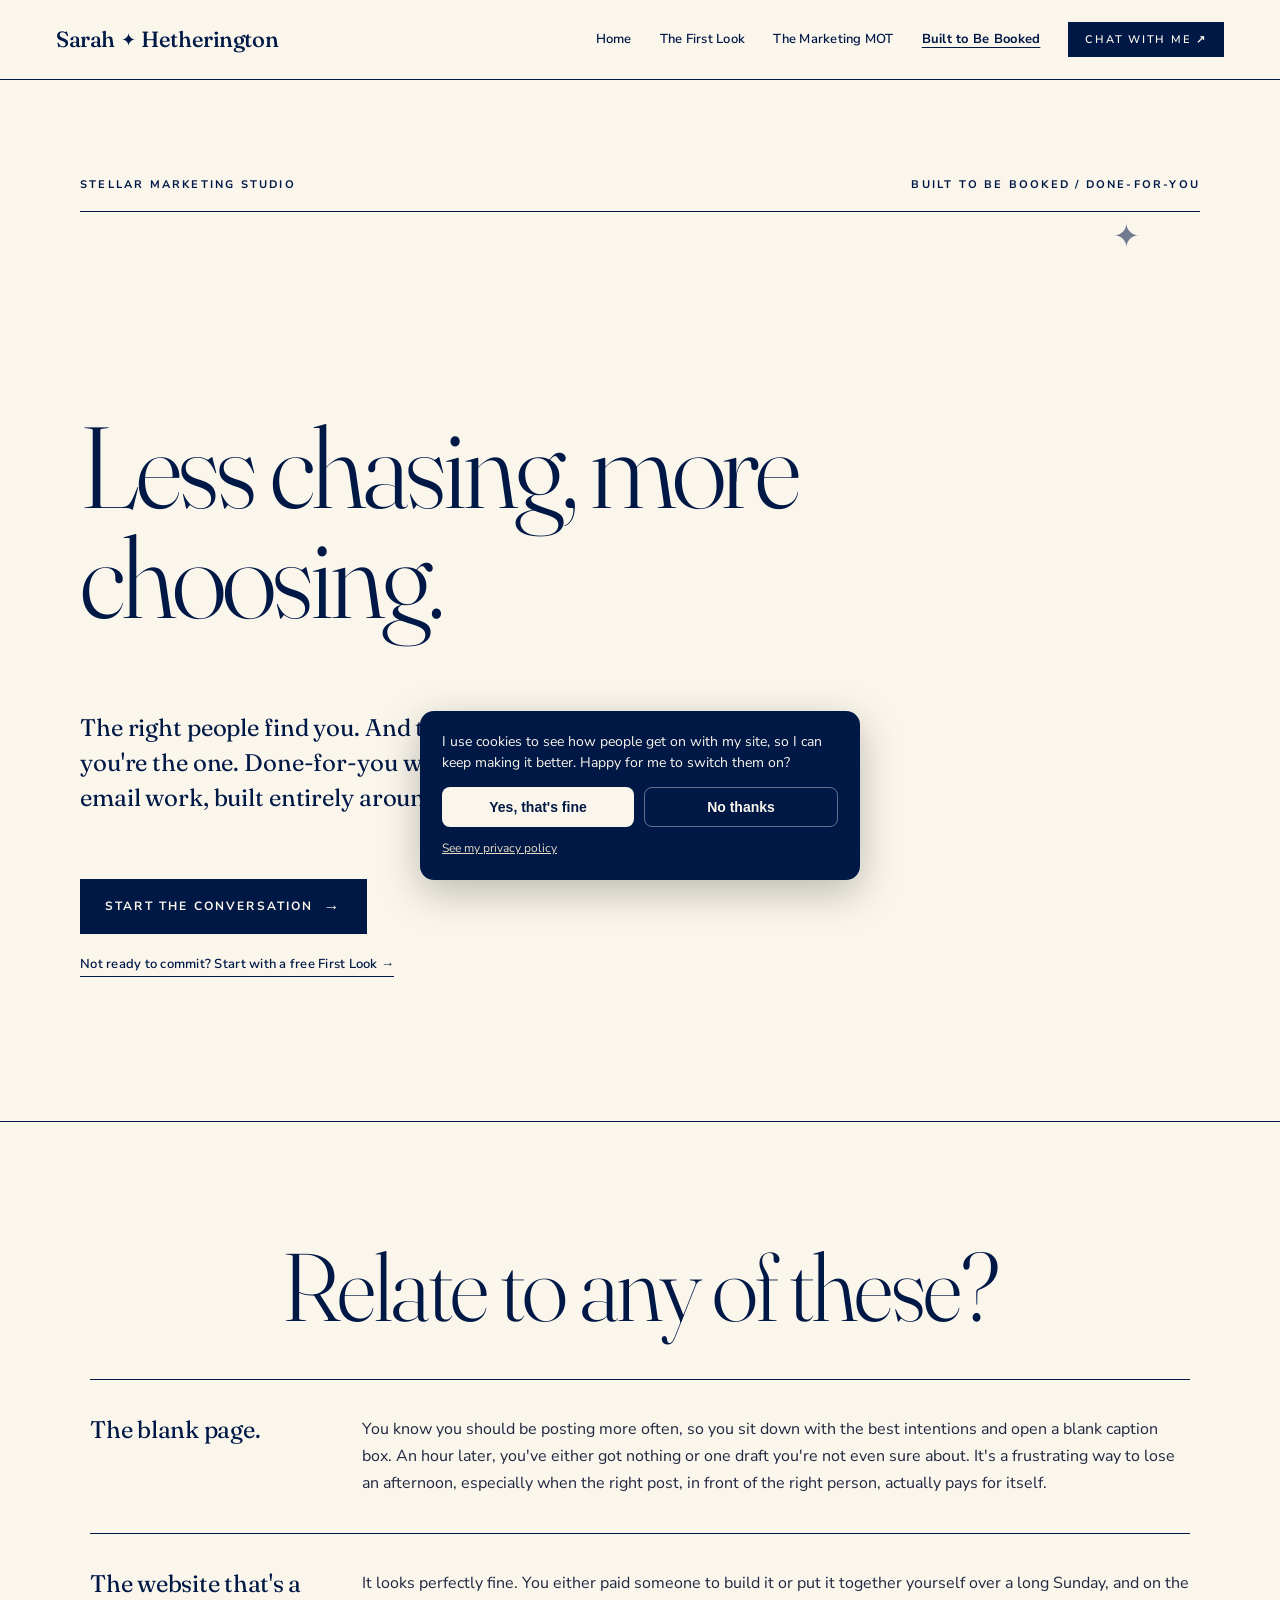
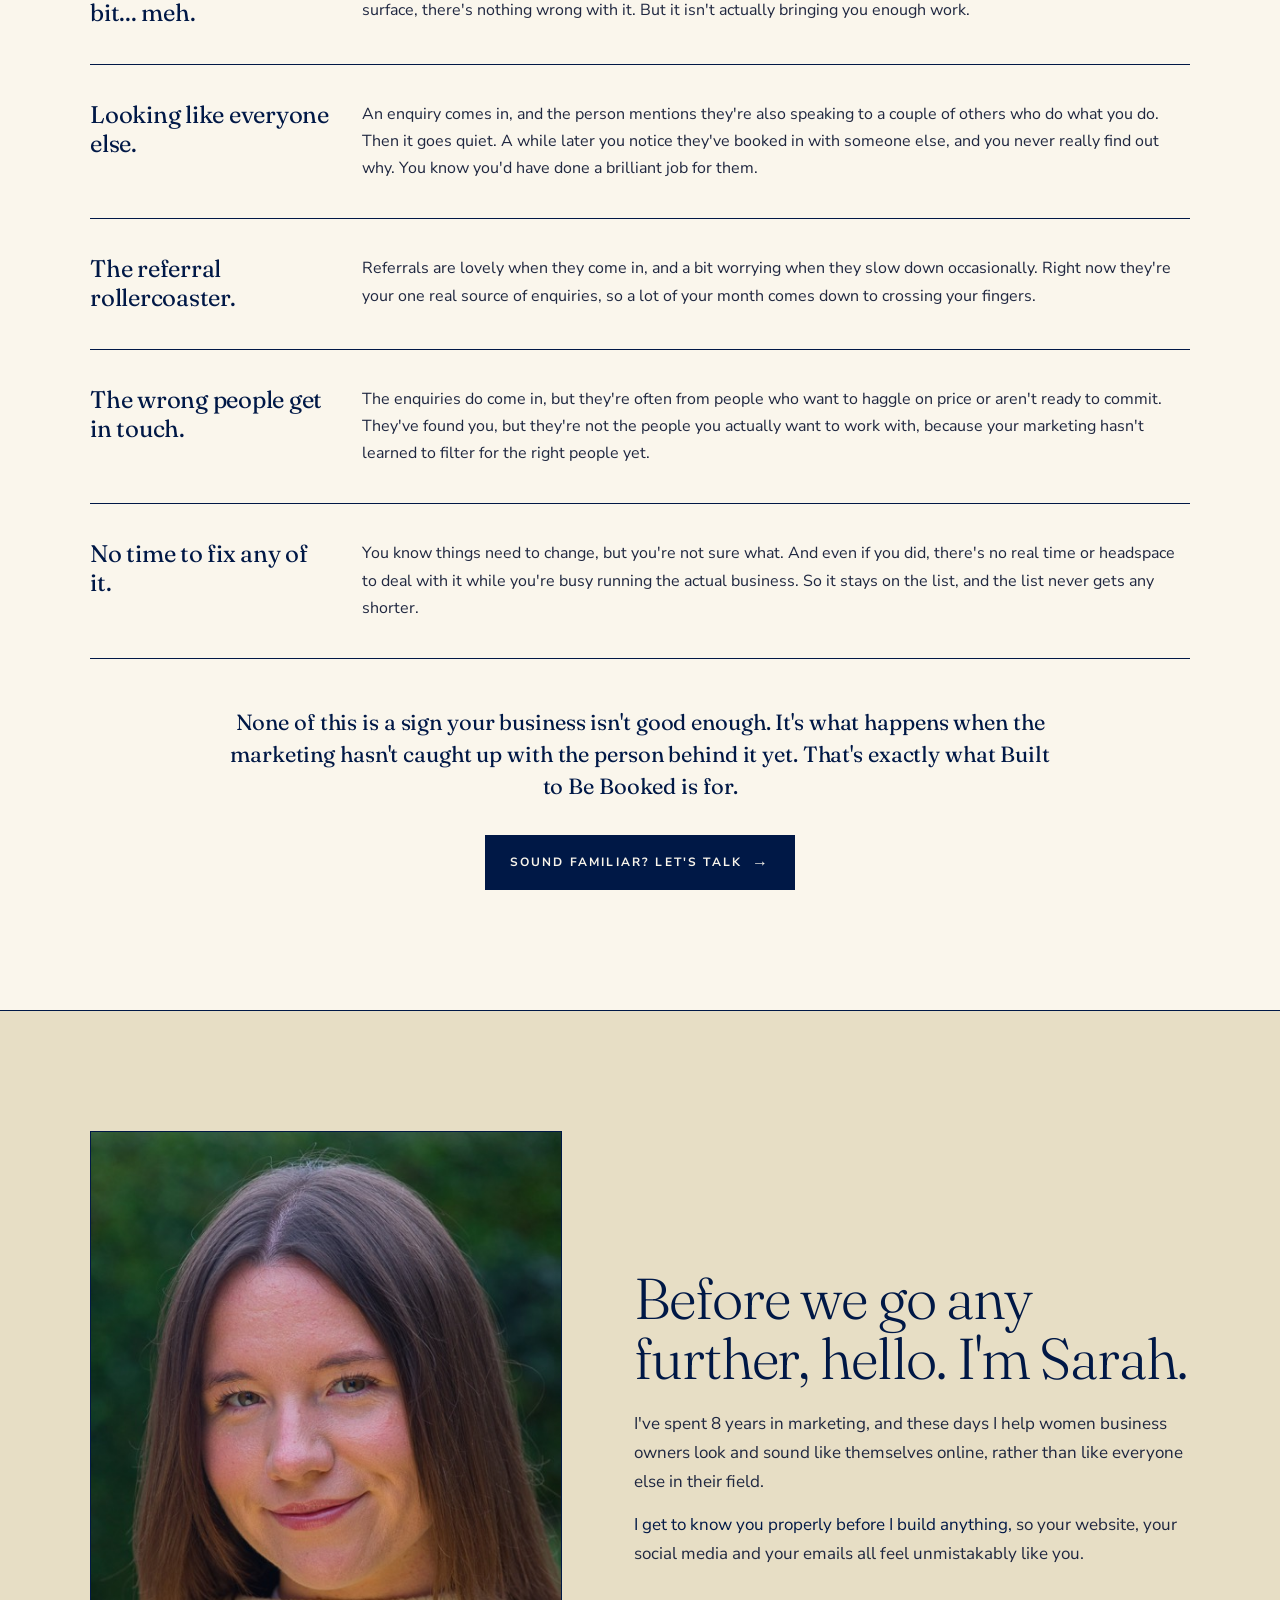
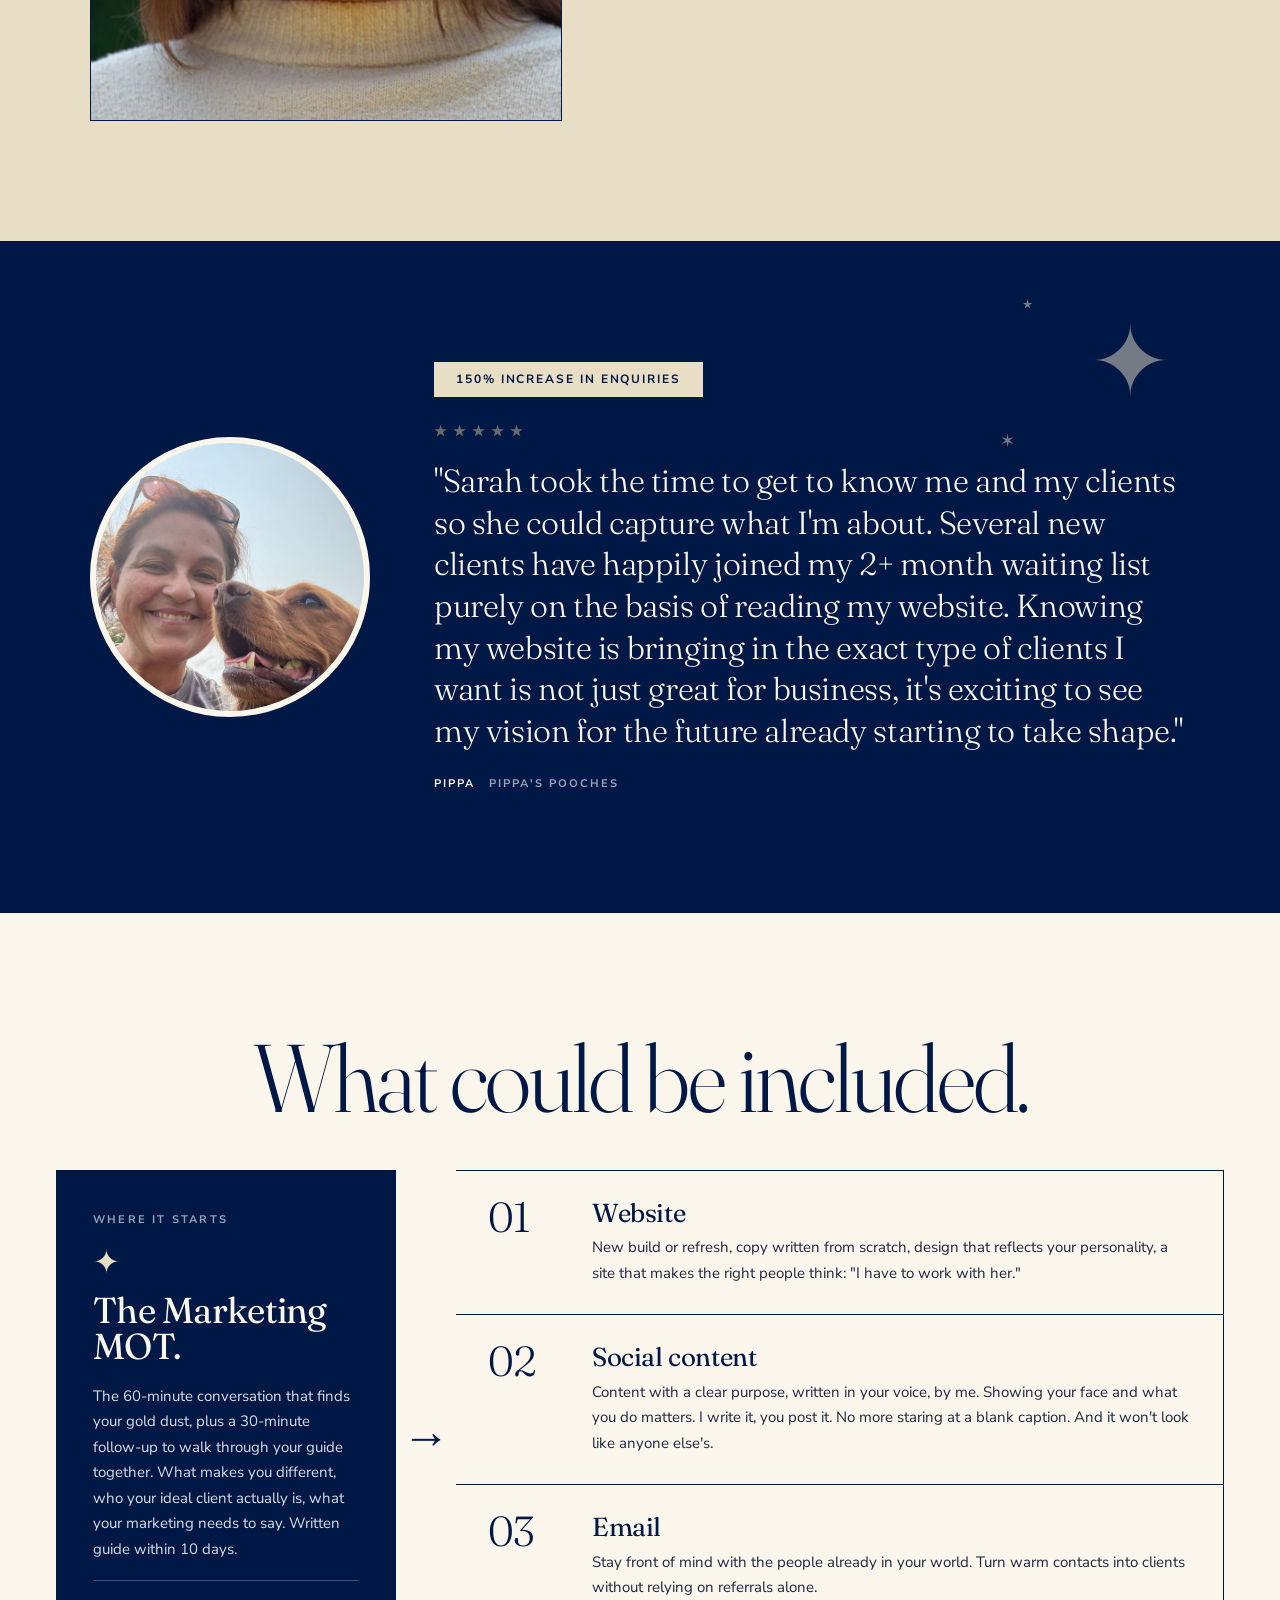
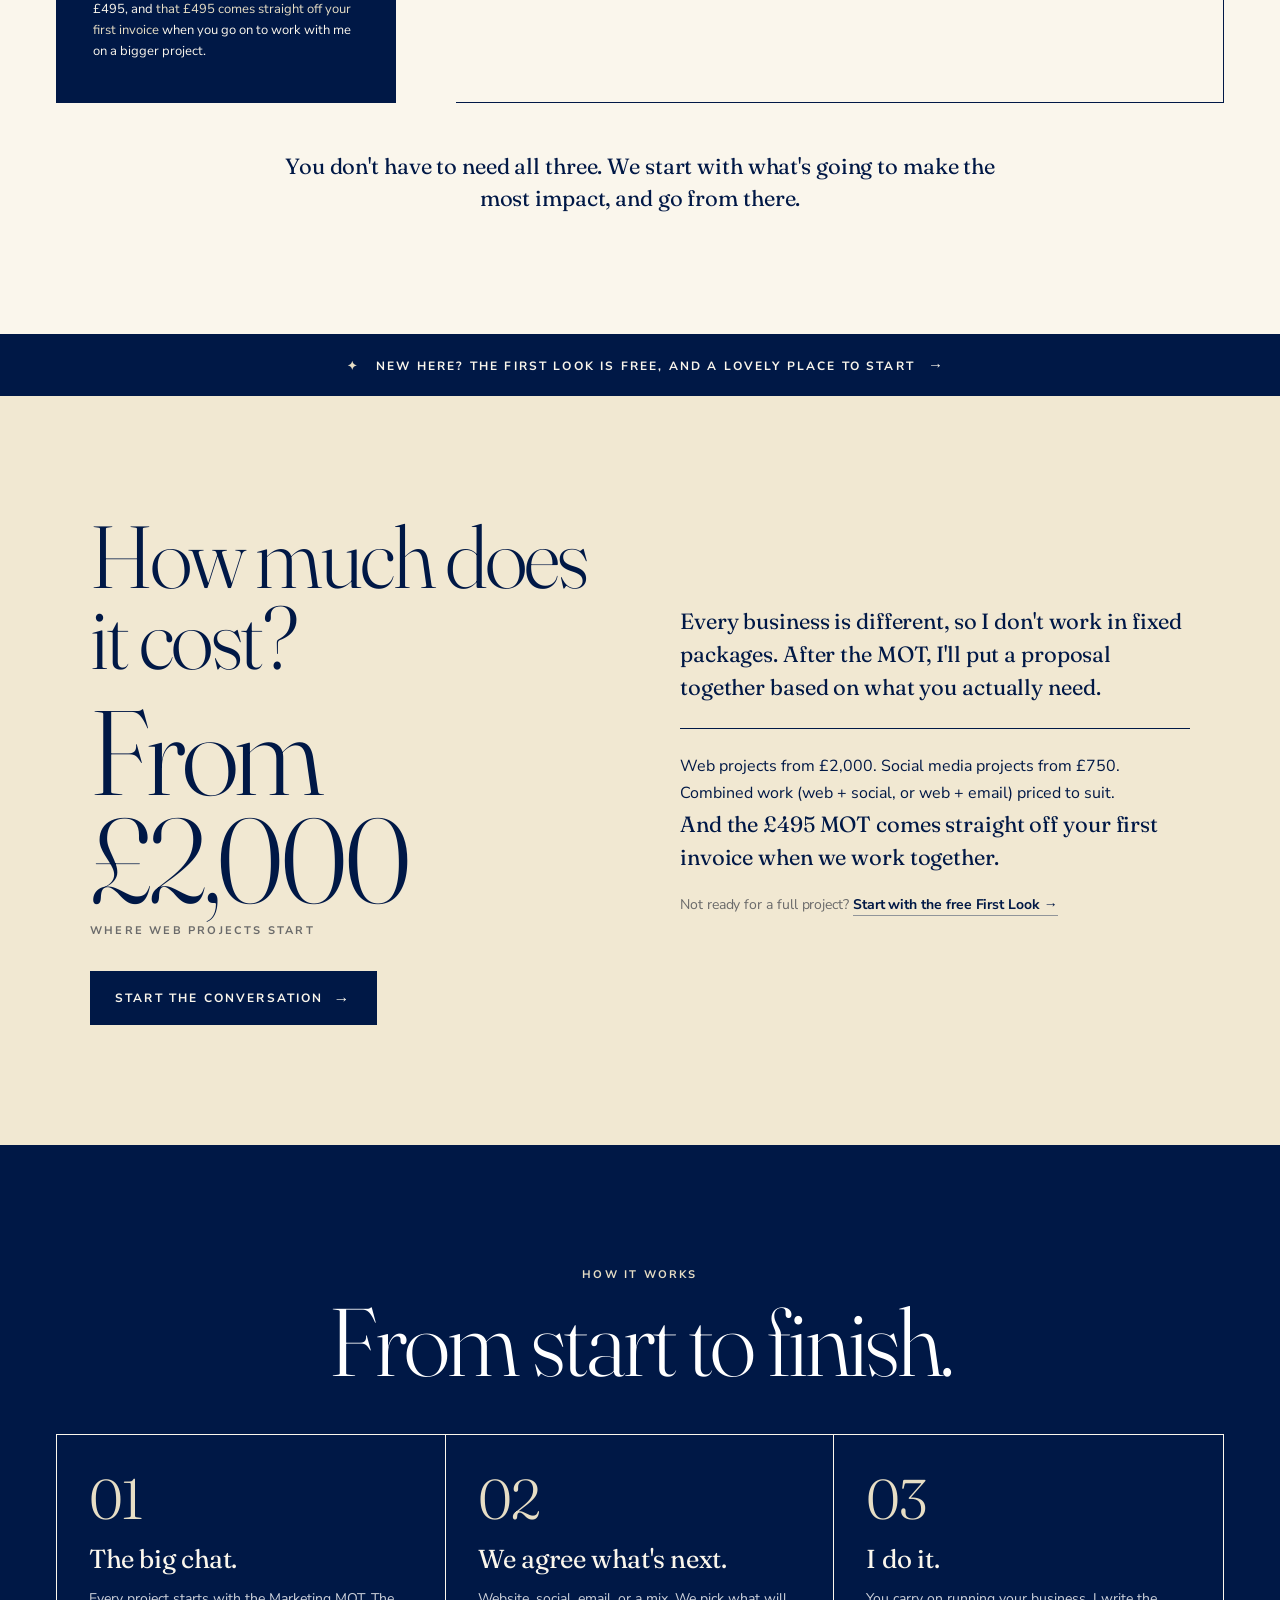
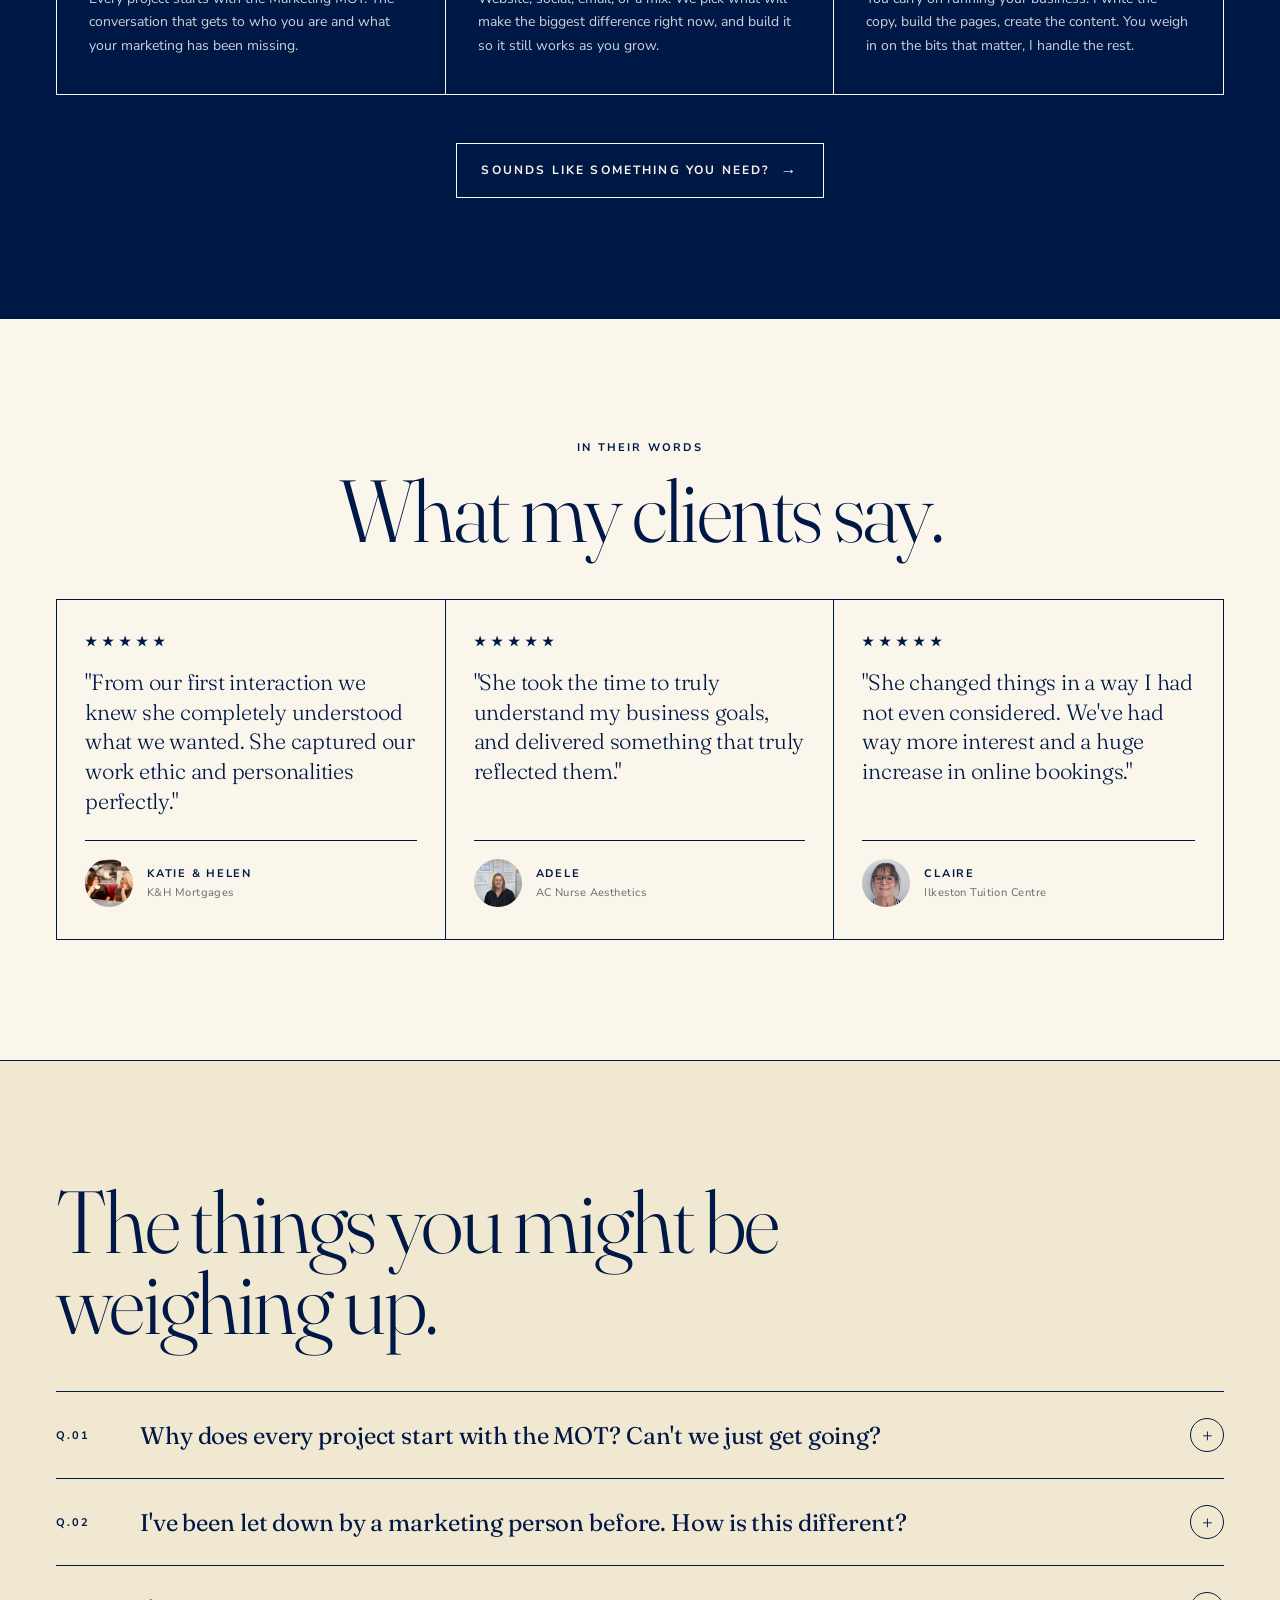
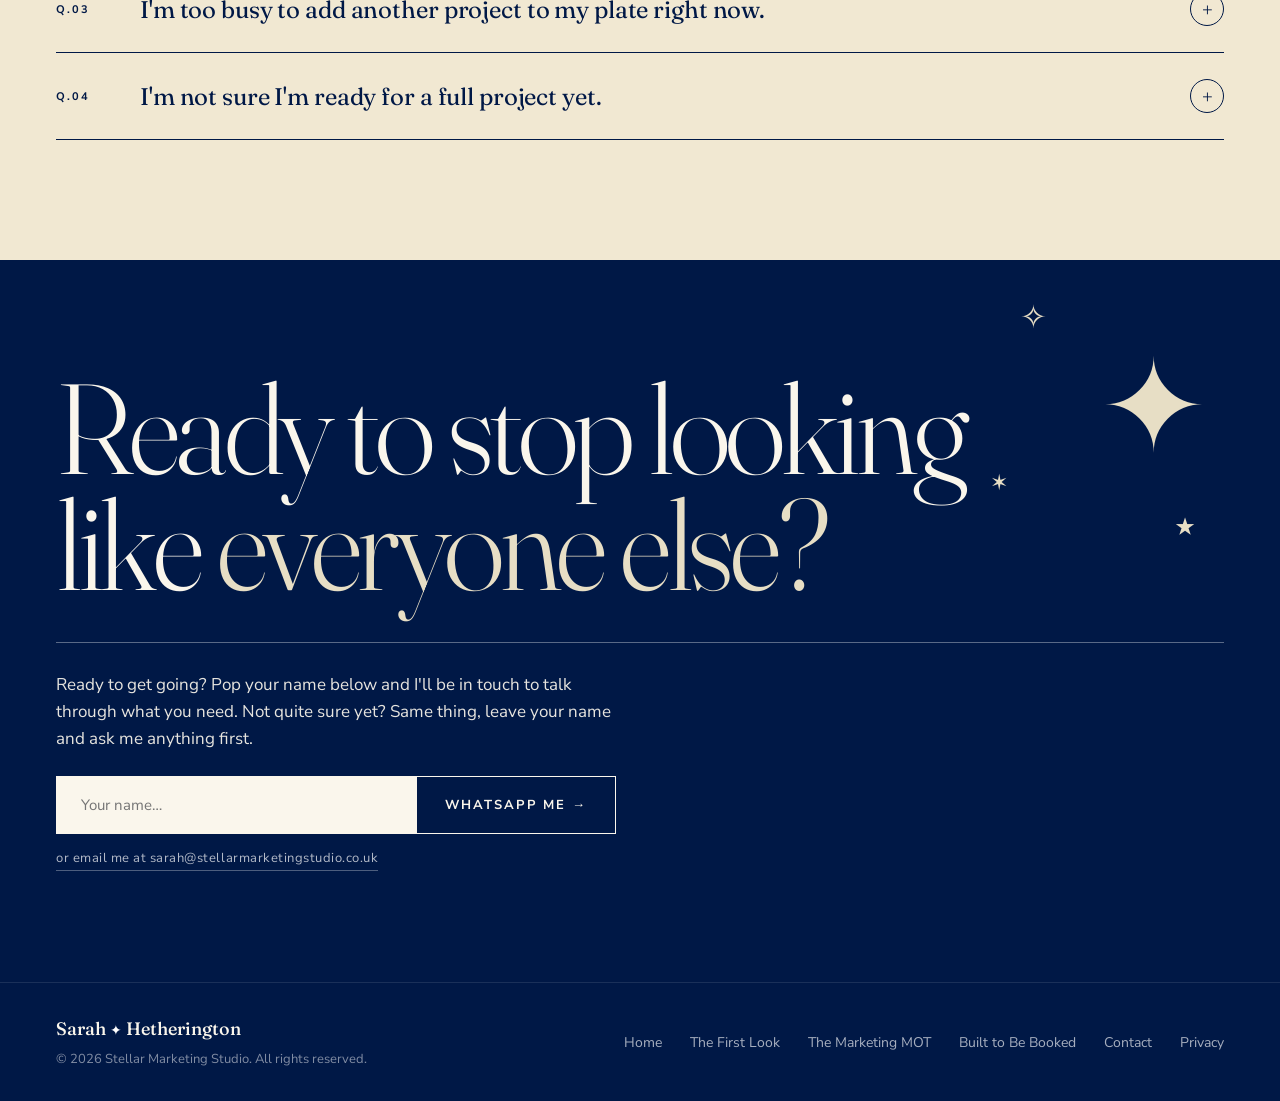
==== commit 26d33174: "Add files via upload" ====
--- a/built-to-be-booked.html
+++ b/built-to-be-booked.html
@@ -300,6 +300,15 @@
   "areaServed": "United Kingdom"
 }
 </script>
+    <script>
+    !function(t,e){var o,n,p,r;e.__SV||(window.posthog && window.posthog.__loaded)||(window.posthog=e,e._i=[],e.init=function(i,s,a){function g(t,e){var o=e.split(".");2==o.length&&(t=t[o[0]],e=o[1]),t[e]=function(){t.push([e].concat(Array.prototype.slice.call(arguments,0)))}}(p=t.createElement("script")).type="text/javascript",p.crossOrigin="anonymous",p.async=!0,p.src=s.api_host.replace(".i.posthog.com","-assets.i.posthog.com")+"/static/array.js",(r=t.getElementsByTagName("script")[0]).parentNode.insertBefore(p,r);var u=e;for(void 0!==a?u=e[a]=[]:a="posthog",u.people=u.people||[],u.toString=function(t){var e="posthog";return"posthog"!==a&&(e+="."+a),t||(e+=" (stub)"),e},u.people.toString=function(){return u.toString(1)+".people (stub)"},o="xi Si init Ni ji pr qi Ui $i capture calculateEventProperties Zi register register_once register_for_session unregister unregister_for_session Yi getFeatureFlag getFeatureFlagPayload getFeatureFlagResult isFeatureEnabled reloadFeatureFlags updateFlags updateEarlyAccessFeatureEnrollment getEarlyAccessFeatures on onFeatureFlags onSurveysLoaded onSessionId getSurveys getActiveMatchingSurveys renderSurvey displaySurvey cancelPendingSurvey canRenderSurvey canRenderSurveyAsync Ki identify setPersonProperties unsetPersonProperties group resetGroups setPersonPropertiesForFlags resetPersonPropertiesForFlags setGroupPropertiesForFlags resetGroupPropertiesForFlags reset setIdentity clearIdentity get_distinct_id getGroups get_session_id get_session_replay_url alias set_config startSessionRecording stopSessionRecording sessionRecordingStarted captureException addExceptionStep captureLog startExceptionAutocapture stopExceptionAutocapture loadToolbar get_property getSessionProperty Qi Wi createPersonProfile setInternalOrTestUser Ji Fi tn opt_in_capturing opt_out_capturing has_opted_in_capturing has_opted_out_capturing get_explicit_consent_status is_capturing clear_opt_in_out_capturing zi debug mr it getPageViewId captureTraceFeedback captureTraceMetric Ri".split(" "),n=0;n<o.length;n++)g(u,o[n]);e._i.push([i,s,a])},e.__SV=1)}(document,window.posthog||[]);
+    posthog.init('phc_ojmSUSDdscWpKyy8WgV8x4Zumi3yiKmHpwqB6fj6Adks', {
+        api_host: 'https://us.i.posthog.com',
+        defaults: '2026-05-30',
+        person_profiles: 'identified_only', // or 'always' to create profiles for anonymous users as well
+        opt_out_capturing_by_default: true, // wait for cookie consent before tracking
+    })
+</script>
 </head>
 <body>
 <nav>
@@ -629,5 +638,31 @@
   });
 })();
 </script>
+<!-- Cookie consent banner -->
+<div id="cookie-consent" role="dialog" aria-live="polite" aria-label="Cookie consent" style="display:none;position:fixed;bottom:20px;left:20px;right:20px;max-width:440px;margin:0 auto;background:#001846;color:#faf6ec;padding:20px 22px;border-radius:14px;box-shadow:0 12px 40px rgba(0,0,0,.25);font-family:inherit;z-index:99999;">
+  <p style="margin:0 0 14px;font-size:14px;line-height:1.5;">I use cookies to see how people get on with my site, so I can keep making it better. Happy for me to switch them on?</p>
+  <div style="display:flex;gap:10px;flex-wrap:wrap;">
+    <button id="cookie-accept" style="flex:1;min-width:120px;cursor:pointer;border:0;border-radius:8px;padding:11px 16px;font-size:14px;font-weight:600;background:#faf6ec;color:#001846;">Yes, that's fine</button>
+    <button id="cookie-decline" style="flex:1;min-width:120px;cursor:pointer;border:1px solid rgba(250,246,236,.4);border-radius:8px;padding:11px 16px;font-size:14px;font-weight:600;background:transparent;color:#faf6ec;">No thanks</button>
+  </div>
+  <a href="privacy-policy.html" style="display:inline-block;margin-top:12px;font-size:12px;color:#e7dec5;text-decoration:underline;">See my privacy policy</a>
+</div>
+<script>
+(function(){
+  var KEY='sms_cookie_consent';
+  var banner=document.getElementById('cookie-consent');
+  var choice=null;
+  try{choice=localStorage.getItem(KEY);}catch(e){}
+  function start(){if(window.posthog&&posthog.opt_in_capturing){posthog.opt_in_capturing();}}
+  function stop(){if(window.posthog&&posthog.opt_out_capturing){posthog.opt_out_capturing();}}
+  if(choice==='accepted'){start();}
+  else if(choice==='declined'){stop();}
+  else if(banner){banner.style.display='block';}
+  var a=document.getElementById('cookie-accept');
+  var d=document.getElementById('cookie-decline');
+  if(a){a.addEventListener('click',function(){try{localStorage.setItem(KEY,'accepted');}catch(e){}start();banner.style.display='none';});}
+  if(d){d.addEventListener('click',function(){try{localStorage.setItem(KEY,'declined');}catch(e){}stop();banner.style.display='none';});}
+})();
+</script>
 </body>
 </html>
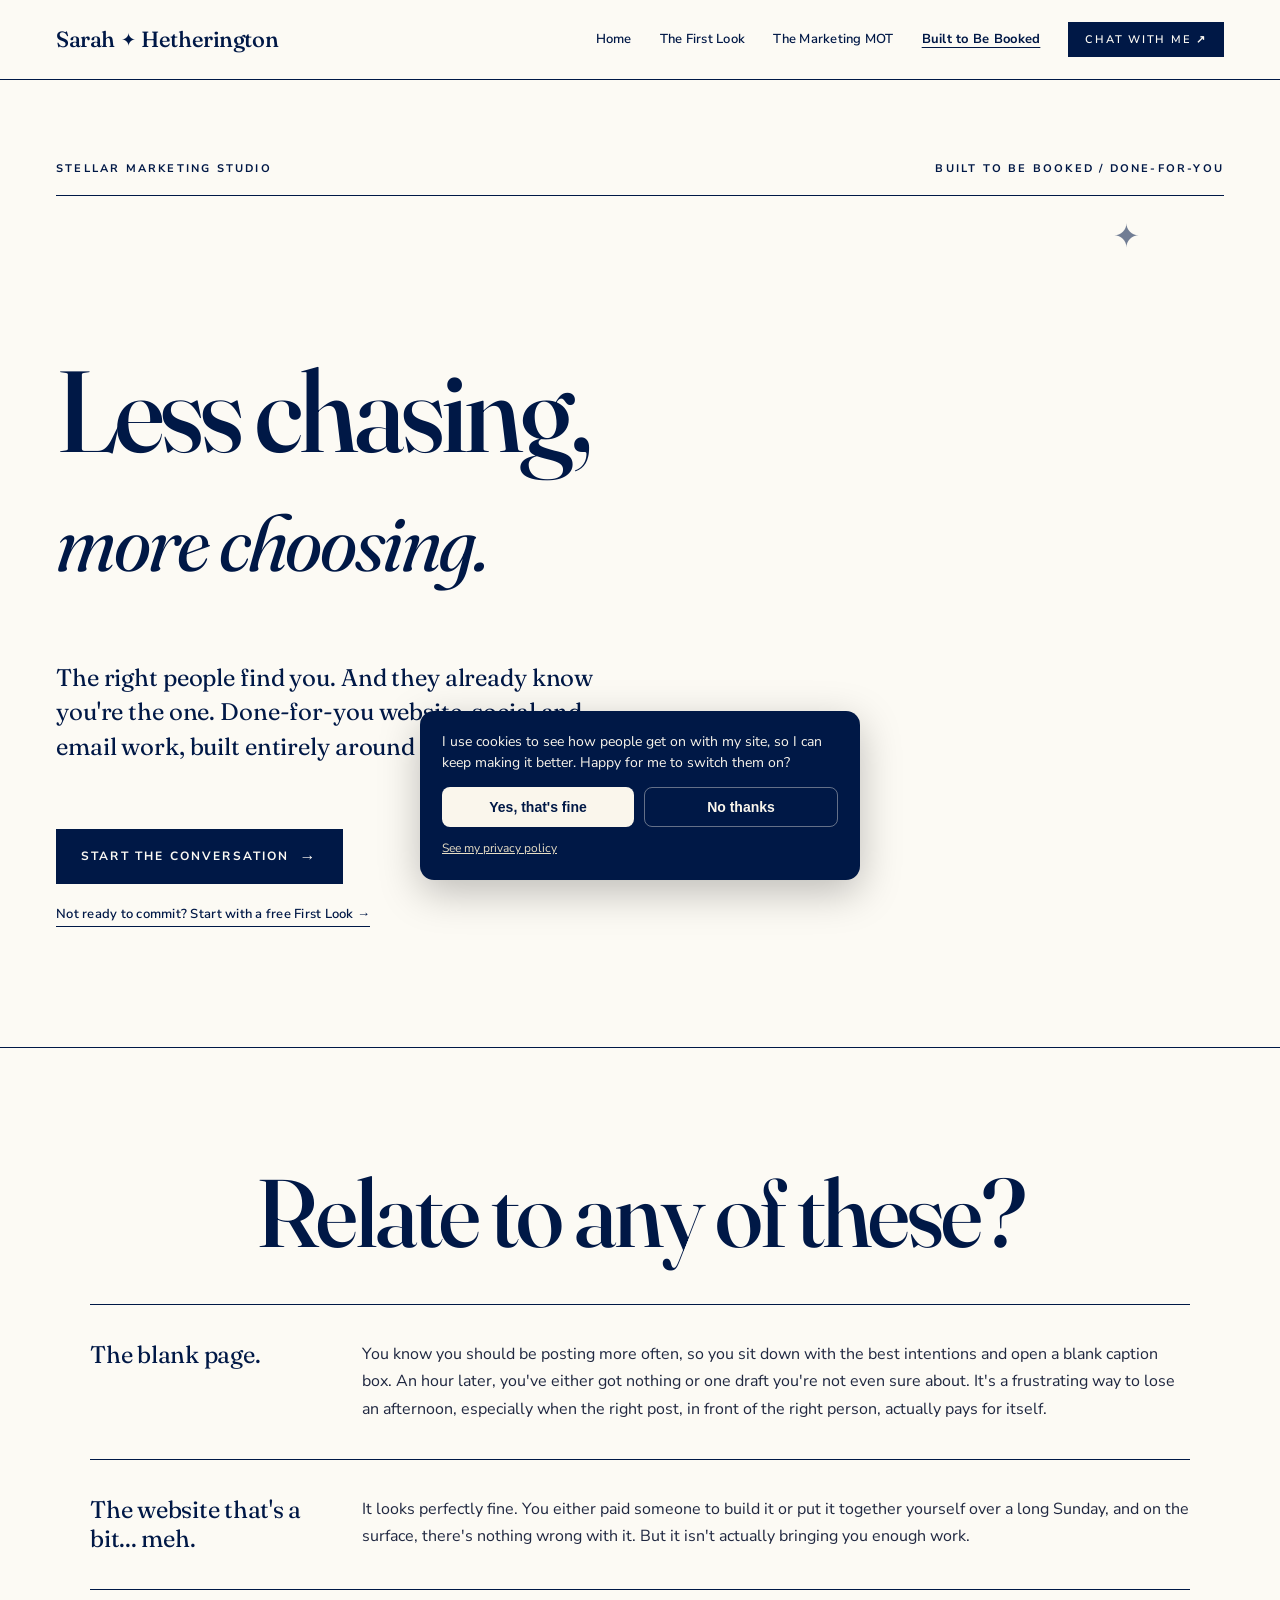
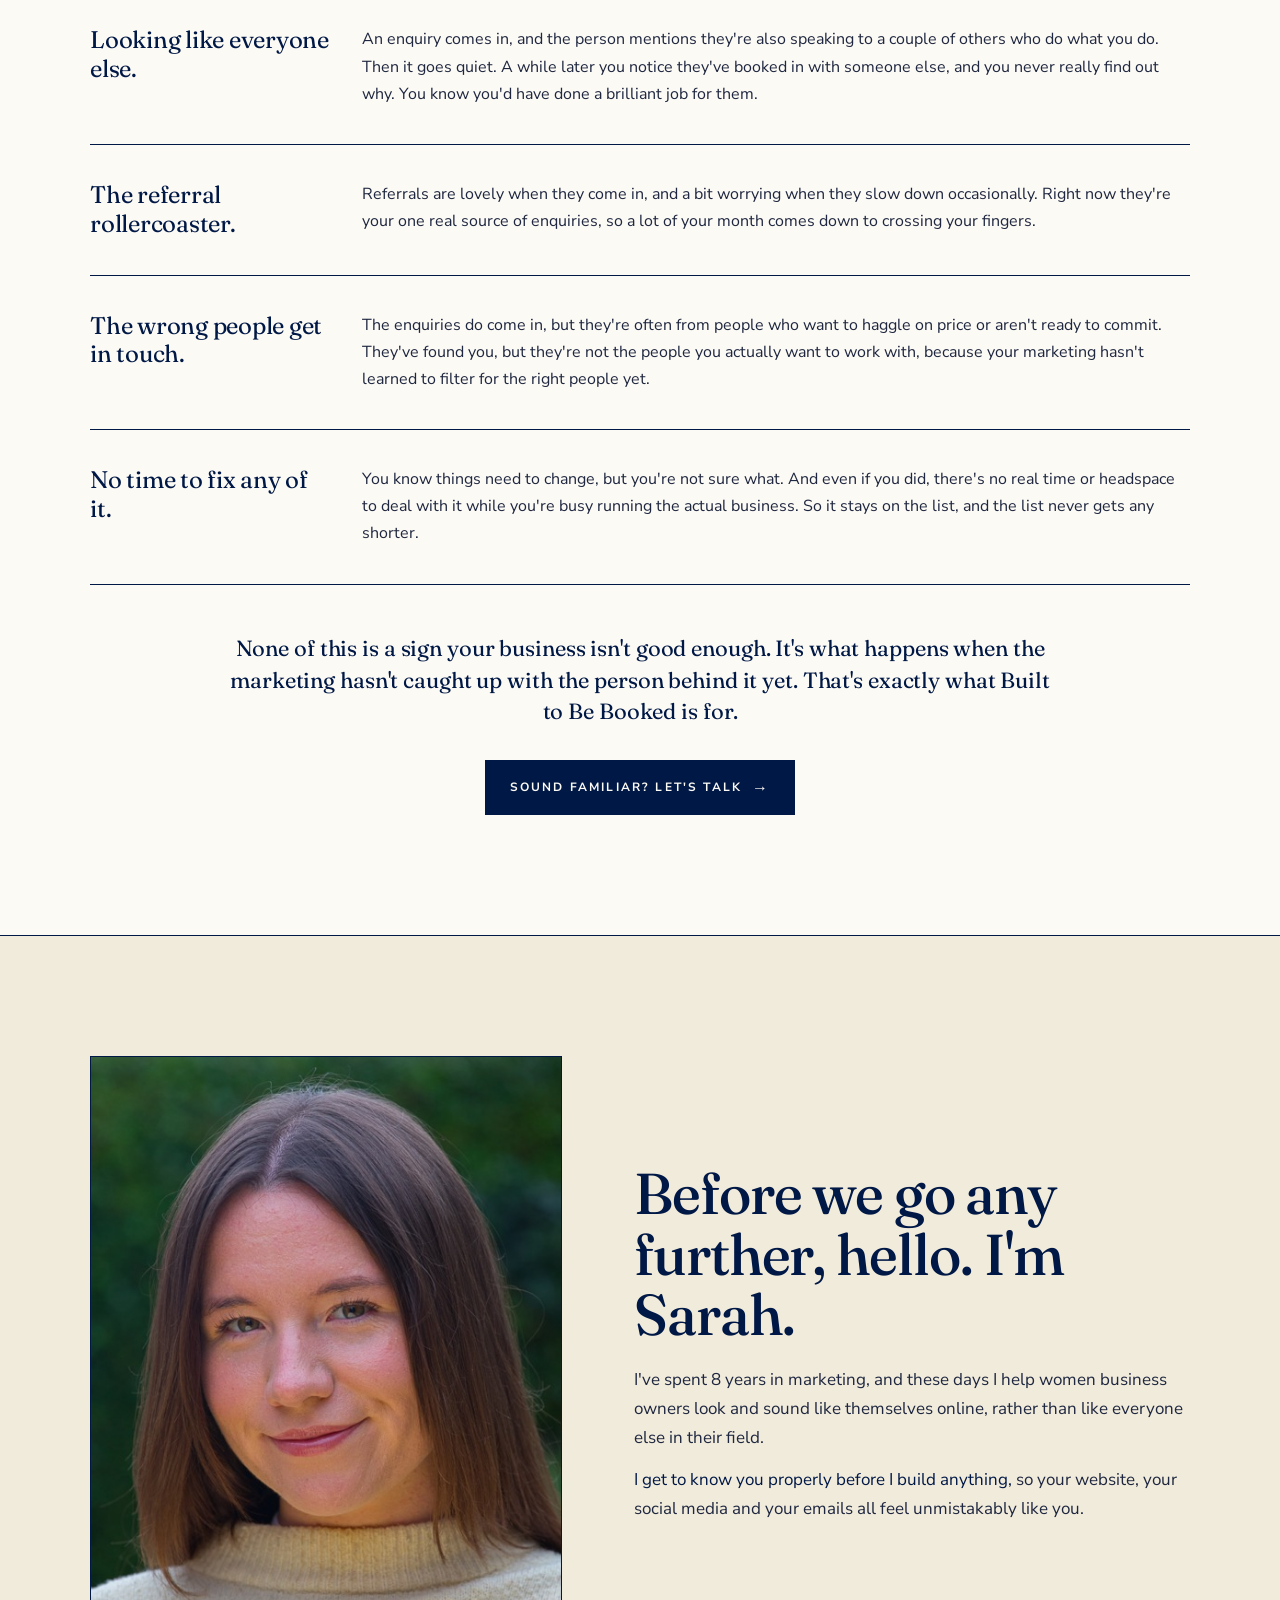
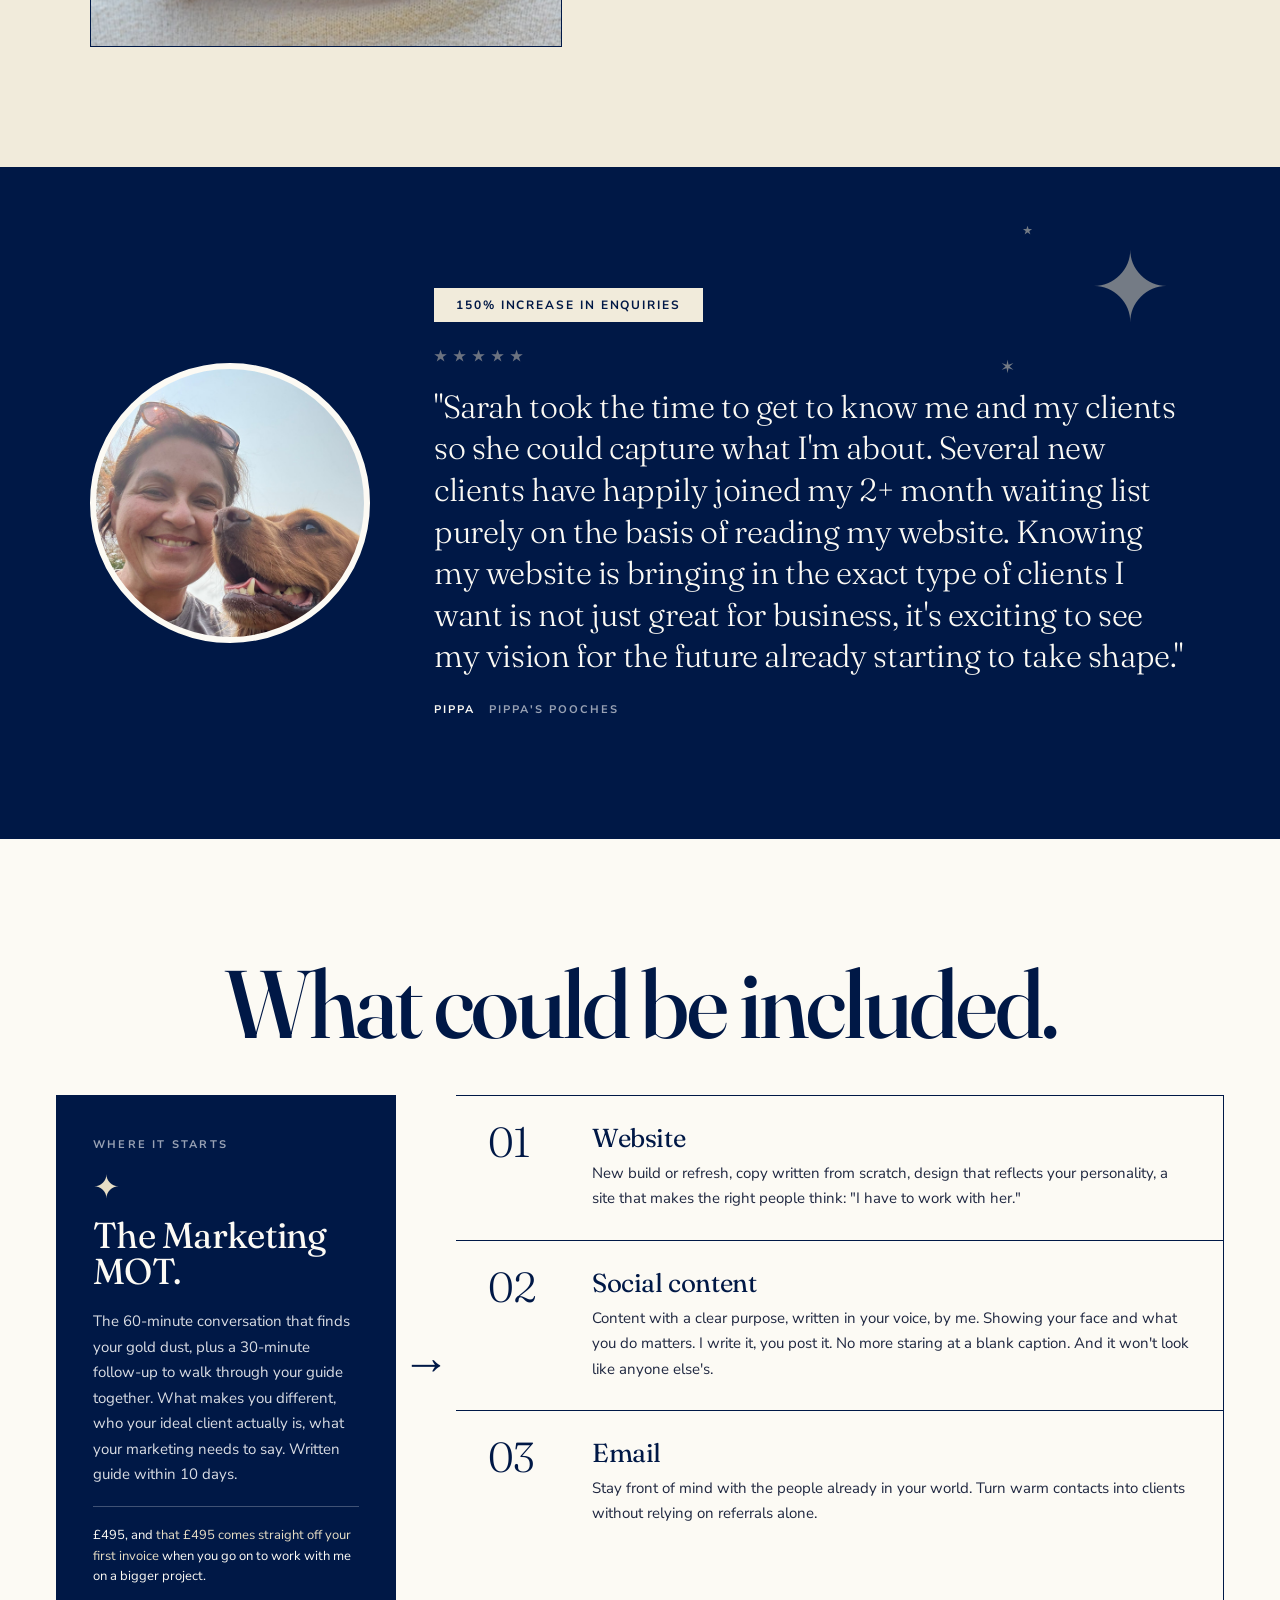
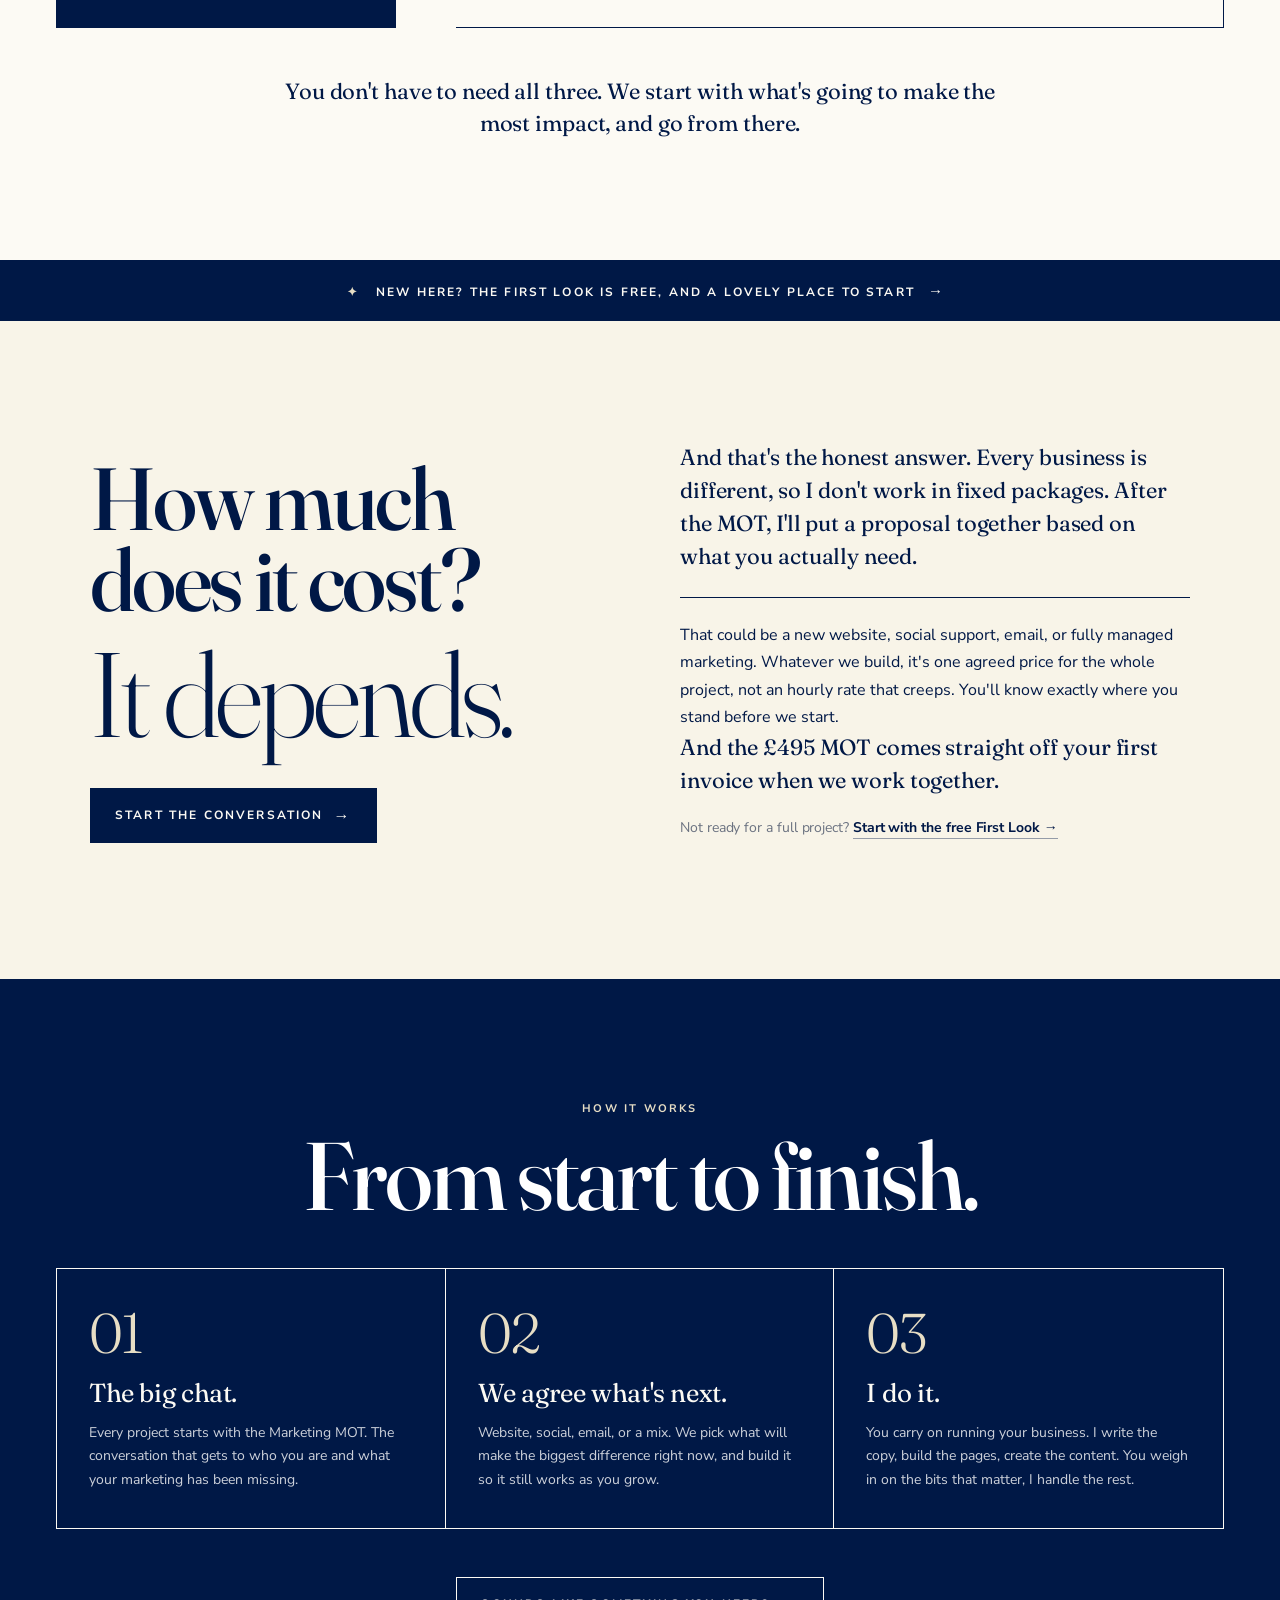
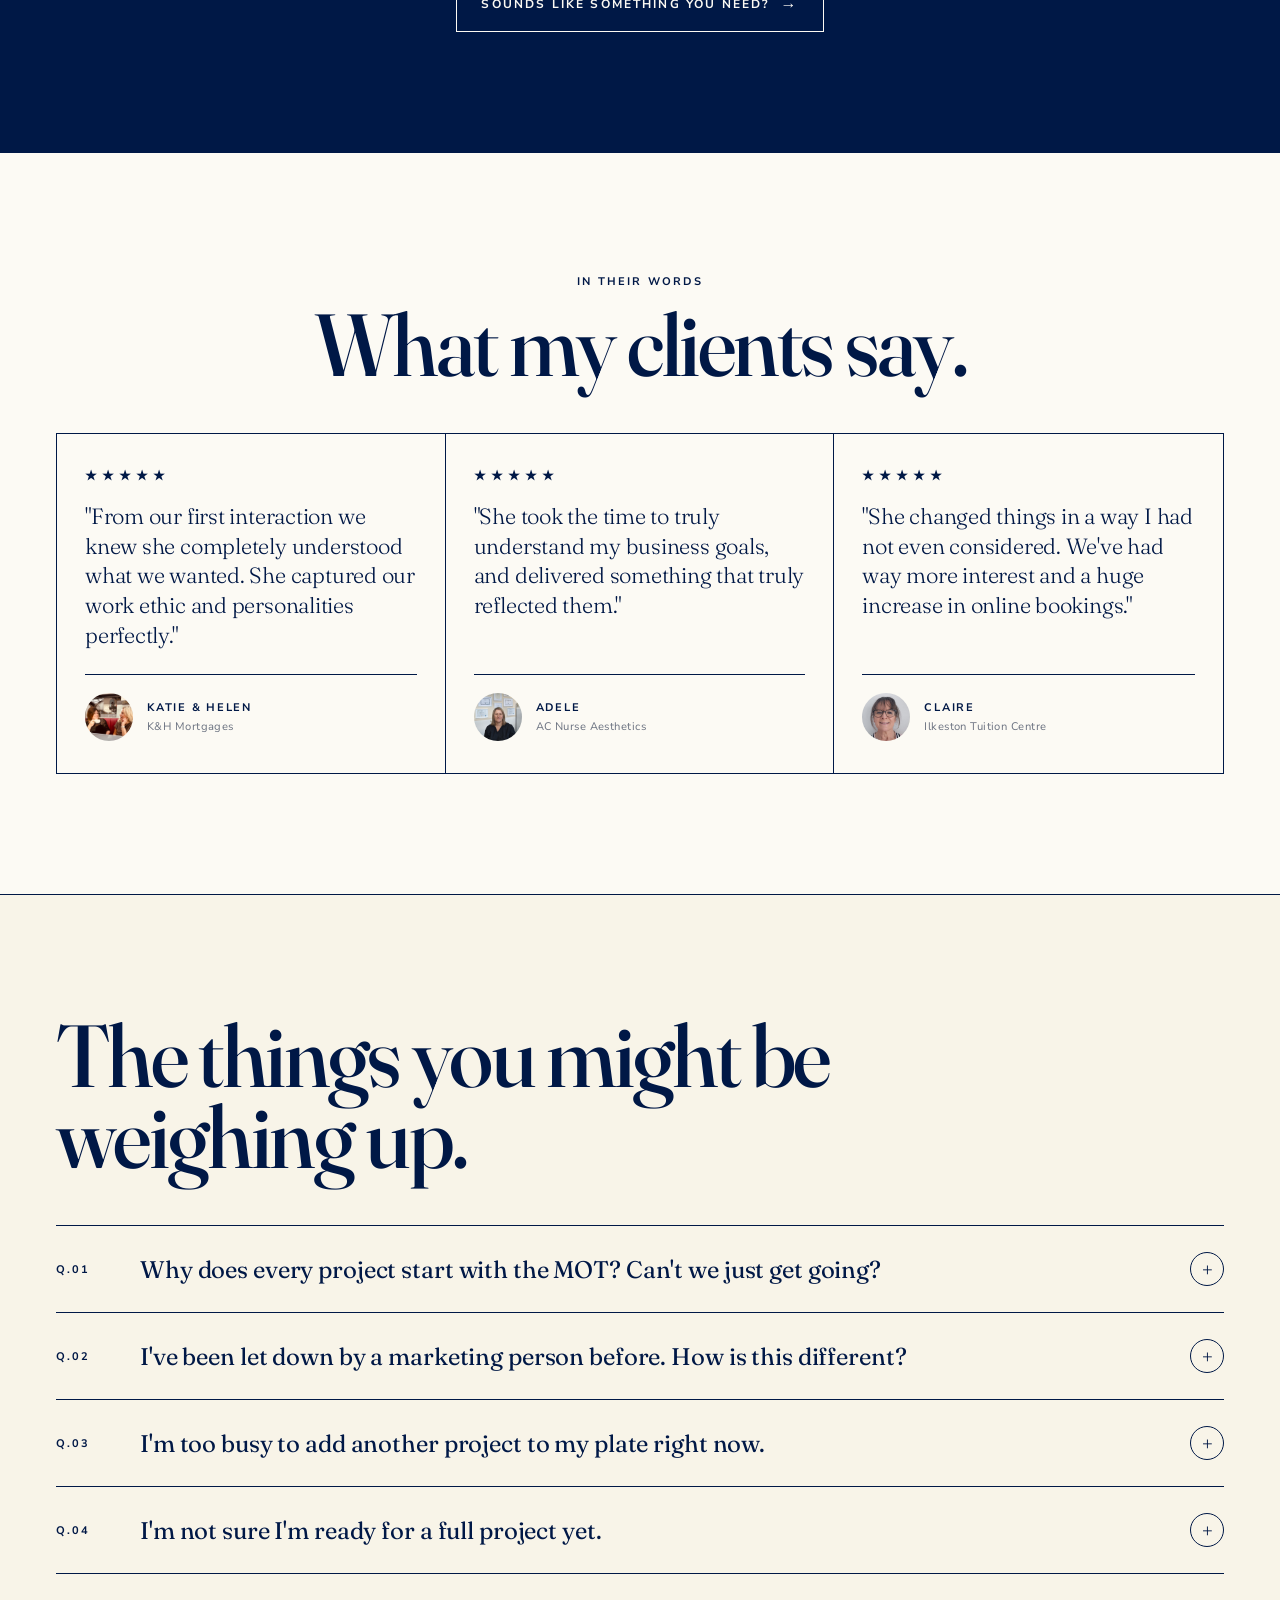
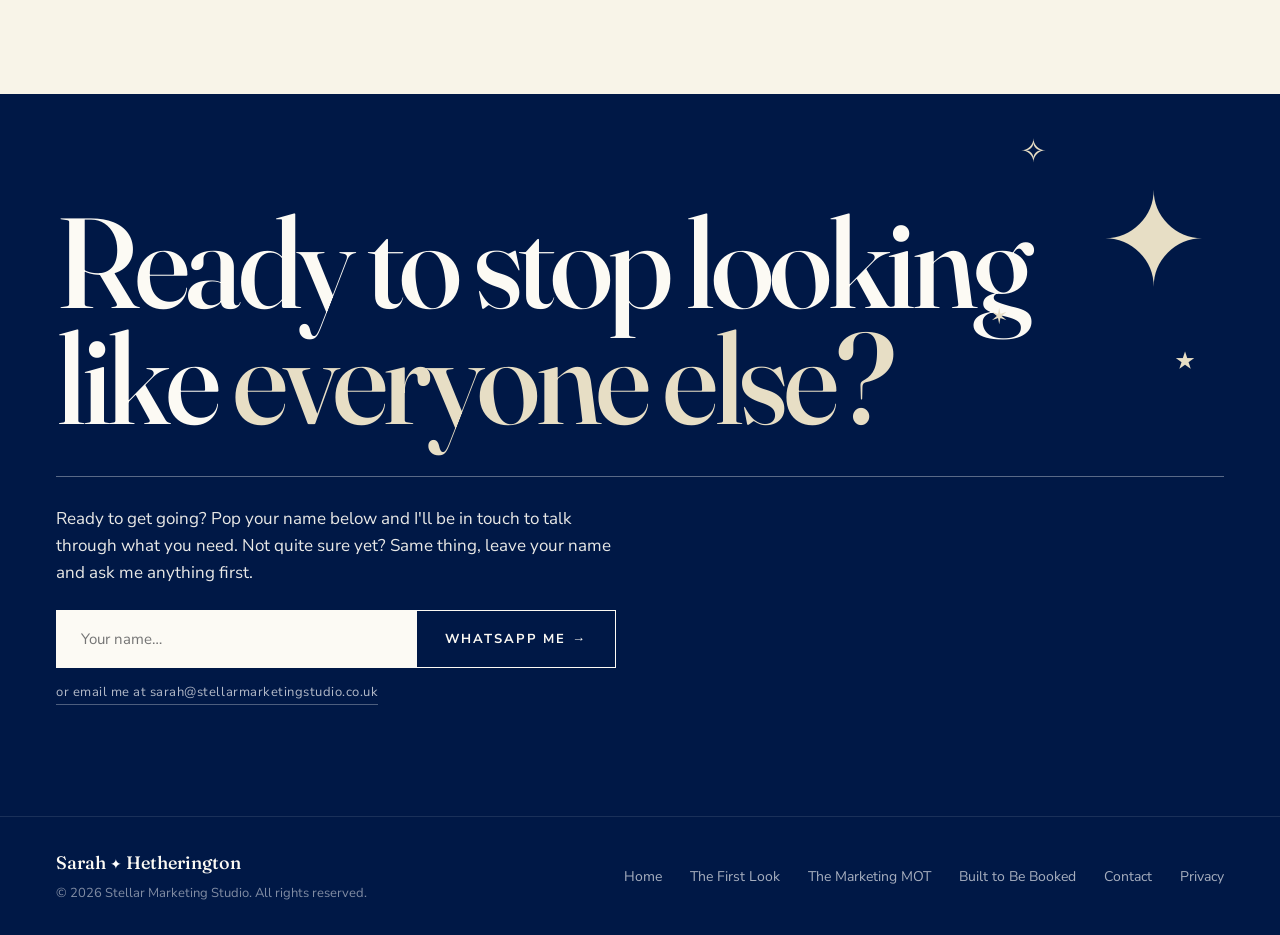
==== commit c73efedc: "Add files via upload" ====
--- a/built-to-be-booked.html
+++ b/built-to-be-booked.html
@@ -20,62 +20,64 @@
 <link rel="icon" href="favicon.svg" type="image/svg+xml">
 <link rel="preconnect" href="https://fonts.googleapis.com">
 <link href="https://fonts.googleapis.com/css2?family=Nunito+Sans:ital,wght@0,400;0,600;0,700;1,400&family=Fraunces:ital,opsz,wght@0,9..144,300;0,9..144,400;0,9..144,500;0,9..144,600;0,9..144,700;1,9..144,400;1,9..144,600&display=swap" rel="stylesheet">
+<link rel="stylesheet" href="styles.css">
 <style>
   *,*::before,*::after{box-sizing:border-box;margin:0;padding:0}
   strong{font-weight:inherit!important}
-  :root{--navy:#001846;--navy-deep:#001236;--paper:#faf6ec;--cream:#f1e8d2;--stone:#e7dec5;--grey:#6a6a6a;--white:#ffffff}
-  html,body{background:var(--paper);color:var(--navy);font-family:'Nunito Sans',sans-serif;font-size:16px;line-height:1.55}
-  ::selection{background:var(--navy);color:var(--paper)}
-  .page{width:100%;background:var(--paper);position:relative;overflow:hidden}
+  
+  html,body{background:var(--base);color:var(--navy);font-family:'Nunito Sans',sans-serif;font-size:16px;line-height:1.55}
+  ::selection{background:var(--navy);color:var(--base)}
+  .page{width:100%;background:var(--base);position:relative;overflow:hidden}
   .ast{display:inline-block;color:var(--navy);font-family:'Fraunces',serif;line-height:1}
 
   .sparkles{position:absolute;pointer-events:none;line-height:1;z-index:1}
   .sparkles span{position:absolute;display:inline-block;color:var(--navy);font-family:'Fraunces',serif;font-weight:300;animation:twinkle 3.6s ease-in-out infinite}
-  .sparkles span.lite{color:var(--grey)}
+  .sparkles span.lite{color:var(--mid-grey)}
   .sparkles span.dim{opacity:.35}
-  @keyframes twinkle{0%,100%{opacity:.45;transform:scale(.85) rotate(0deg)}50%{opacity:1;transform:scale(1.1) rotate(18deg)}}
-  @keyframes twinkleSlow{0%,100%{opacity:.25;transform:scale(.7) rotate(-12deg)}50%{opacity:.85;transform:scale(1) rotate(8deg)}}
-
-  nav{display:flex;align-items:center;justify-content:space-between;padding:22px 56px;background:var(--paper);border-bottom:1px solid var(--navy);position:sticky;top:0;z-index:1000}
+  
+  
+
+  nav{display:flex;align-items:center;justify-content:space-between;padding:22px var(--gutter);background:var(--base);border-bottom:1px solid var(--navy);position:sticky;top:0;z-index:1000}
   .wm{font-family:'Fraunces',serif;font-weight:500;font-size:22px;letter-spacing:-.02em;color:var(--navy);text-decoration:none;display:flex;align-items:center;gap:6px}
   .wm .ast{font-size:18px}
   .nav-links{display:flex;gap:28px;align-items:center}
   .nav-links a{font-size:13px;font-weight:600;color:var(--navy);text-decoration:none;letter-spacing:.02em}
   .nav-links a.active{color:var(--navy);font-weight:700;text-decoration:underline;text-underline-offset:4px}
-  .nav-links .pill{border:1px solid var(--navy);padding:8px 16px;background:var(--navy);color:var(--paper);font-size:11px;letter-spacing:.16em;text-transform:uppercase;transition:background .2s, border-color .2s}
+  .nav-links .pill{border:1px solid var(--navy);padding:8px 16px;background:var(--navy);color:var(--base);font-size:11px;letter-spacing:.16em;text-transform:uppercase;transition:background .2s, border-color .2s}
   .nav-links .pill:hover{background:var(--navy-deep);border-color:var(--navy-deep)}
 
   /* HERO */
-  .hero{background:var(--paper);color:var(--navy);position:relative;overflow:hidden;border-bottom:1px solid var(--navy);padding:96px 80px 144px}
-  .hero-meta{display:flex;justify-content:space-between;align-items:center;padding-bottom:18px;border-bottom:1px solid var(--navy);font-size:11px;letter-spacing:.2em;text-transform:uppercase;font-weight:700;color:var(--navy);margin-bottom:200px}
-  .hero h1{font-family:'Fraunces',serif;font-weight:300;font-size:clamp(56px,9vw,128px);line-height:.95;letter-spacing:-.035em;color:var(--navy);margin:0;max-width:1000px}
+  .hero{background:var(--base);color:var(--navy);position:relative;overflow:hidden;border-bottom:1px solid var(--navy);padding:var(--hero-top) var(--gutter) var(--hero-bottom)}
+  .hero-meta{display:flex;justify-content:space-between;align-items:center;padding-bottom:18px;border-bottom:1px solid var(--navy);font-size:11px;letter-spacing:.2em;text-transform:uppercase;font-weight:700;color:var(--navy);margin-bottom:var(--hero-drop)}
+  .hero h1{font-family:'Fraunces',serif;font-weight: 500;font-size:clamp(56px,9vw,128px);line-height:.95;letter-spacing:-.035em;color:var(--navy);margin:0;max-width:1000px}
+  .hero h1 .hero-quote{font-weight:400;font-style:italic;display:block;font-size:clamp(40px,6.2vw,88px);margin-top:.5em;letter-spacing:-.03em}
   .hero-lede{font-family:'Fraunces',serif;font-size:clamp(18px,2.2vw,24px);line-height:1.45;font-weight:400;color:var(--navy);max-width:580px;margin-top:80px;letter-spacing:-.005em}
   .hero-cta-row{margin-top:64px;display:flex;flex-direction:column;align-items:flex-start;gap:20px}
   .ast-accent{position:absolute;font-family:'Fraunces',serif;font-weight:300;line-height:1;animation:twinkle 4s ease-in-out infinite;pointer-events:none;top:140px;right:140px;font-size:32px;color:var(--navy);opacity:.55}
   h2 strong,h3 strong,.problem-row .t strong{font-weight:400;font-style:normal}
-  .pill-cta{display:inline-flex;align-items:center;gap:10px;background:var(--navy);color:var(--paper);padding:14px 24px;text-decoration:none;font-size:12px;font-weight:700;letter-spacing:.18em;text-transform:uppercase;white-space:nowrap;border:1px solid var(--navy);transition:background .2s,color .2s;cursor:pointer;font-family:inherit}
-  .pill-cta:hover{background:var(--navy-deep);color:var(--paper)}
-  .pill-cta .arr{font-family:'Fraunces',serif;font-size:16px;color:var(--paper)}
-  .pill-cta:hover .arr{color:var(--paper)}
-  .pill-cta--filled{background:var(--navy);color:var(--paper)}
-  .pill-cta--filled .arr{color:var(--paper)}
+  .pill-cta{display:inline-flex;align-items:center;gap:10px;background:var(--navy);color:var(--base);padding:14px 24px;text-decoration:none;font-size:12px;font-weight:700;letter-spacing:.18em;text-transform:uppercase;white-space:nowrap;border:1px solid var(--navy);transition:background .2s,color .2s;cursor:pointer;font-family:inherit}
+  .pill-cta:hover{background:var(--navy-deep);color:var(--base)}
+  .pill-cta .arr{font-family:'Fraunces',serif;font-size:16px;color:var(--base)}
+  .pill-cta:hover .arr{color:var(--base)}
+  .pill-cta--filled{background:var(--navy);color:var(--base)}
+  .pill-cta--filled .arr{color:var(--base)}
   .pill-cta--filled:hover{background:var(--navy);border-color:var(--navy)}
-  .pill-cta--paper{background:transparent;color:var(--paper);border-color:var(--paper)}
-  .pill-cta--paper:hover{background:var(--navy);border-color:var(--navy);color:var(--paper)}
-  .pill-cta--paper .arr{color:var(--paper)}
-  .pill-cta--paper:hover .arr{color:var(--paper)}
+  .pill-cta--paper{background:transparent;color:var(--base);border-color:var(--base)}
+  .pill-cta--paper:hover{background:var(--navy);border-color:var(--navy);color:var(--base)}
+  .pill-cta--paper .arr{color:var(--base)}
+  .pill-cta--paper:hover .arr{color:var(--base)}
   .hero-sub-link{font-size:13px;color:var(--navy);text-decoration:none;border-bottom:1px solid var(--navy);padding-bottom:2px;font-weight:600;letter-spacing:.02em}
 
   /* FIRST LOOK STRIP */
-  .fl-strip{display:block;padding:18px 56px;background:var(--navy);color:var(--paper);text-align:center;font-size:12px;letter-spacing:.18em;text-transform:uppercase;font-weight:700;border-bottom:1px solid var(--navy);text-decoration:none;transition:background .2s}
+  .fl-strip{display:block;padding:18px 56px;background:var(--navy);color:var(--base);text-align:center;font-size:12px;letter-spacing:.18em;text-transform:uppercase;font-weight:700;border-bottom:1px solid var(--navy);text-decoration:none;transition:background .2s}
   .fl-strip:hover{background:var(--navy-deep)}
   .fl-strip .ast{color:var(--stone);margin:0 12px}
   .fl-strip .arr{font-family:'Fraunces',serif;text-transform:none;margin-left:8px;font-size:15px}
 
   /* PROBLEM */
-  .problem{padding:120px 56px;background:var(--paper);border-bottom:1px solid var(--navy);position:relative}
-  .problem-head{margin-bottom:48px;text-align:center}
-  .problem-head h2{font-family:'Fraunces',serif;font-weight:300;font-size:96px;line-height:.92;letter-spacing:-.03em;color:var(--navy)}
+  .problem{padding:var(--section-y) var(--gutter);background:var(--base);border-bottom:1px solid var(--navy);position:relative}
+  .problem-head{margin-bottom:var(--head-gap);text-align:center}
+  .problem-head h2{font-family:'Fraunces',serif;font-weight: 500;font-size:96px;line-height:.92;letter-spacing:-.03em;color:var(--navy)}
   .problem-head h2 em{font-style:normal;color:var(--navy)}
   .problem-grid{border-top:1px solid var(--navy);max-width:1100px;margin:0 auto}
   .problem-row{display:grid;grid-template-columns:240px 1fr;gap:32px;padding:36px 0;border-bottom:1px solid var(--navy);align-items:start}
@@ -86,15 +88,15 @@
   .problem-cta{margin-top:32px;text-align:center}
 
   /* PIPPA STORY */
-  .pippa-story{padding:120px 56px;background:var(--navy);color:var(--paper);border-bottom:1px solid var(--navy);position:relative;overflow:hidden}
+  .pippa-story{padding:var(--section-y) var(--gutter);background:var(--navy);color:var(--base);border-bottom:1px solid var(--navy);position:relative;overflow:hidden}
   .pippa-grid{display:grid;grid-template-columns:auto 1fr;gap:64px;align-items:center;max-width:1100px;margin:0 auto;position:relative;z-index:2}
-  .pippa-photo{width:280px;height:280px;border-radius:50%;background-size:cover;background-position:top center;flex-shrink:0;border:6px solid var(--paper)}
-  .pippa-r .stat{display:inline-block;background:var(--stone);color:var(--navy);padding:8px 22px;font-size:12px;font-weight:700;letter-spacing:.16em;text-transform:uppercase;margin-bottom:24px}
-  .pippa-r .stars{font-size:14px;color:var(--grey);letter-spacing:6px;font-weight:700;margin-bottom:18px}
-  .pippa-r blockquote{font-family:'Fraunces',serif;font-weight:300;font-size:32px;line-height:1.3;letter-spacing:-.012em;color:var(--paper);margin-bottom:24px}
-  .pippa-r blockquote strong{font-style:normal;font-weight:400;color:var(--paper)}
+  .pippa-photo{width:280px;height:280px;border-radius:50%;background-size:cover;background-position:top center;flex-shrink:0;border:6px solid var(--base)}
+  .pippa-r .stat{display:inline-block;background:var(--panel);color:var(--navy);padding:8px 22px;font-size:12px;font-weight:700;letter-spacing:.16em;text-transform:uppercase;margin-bottom:24px}
+  .pippa-r .stars{font-size:14px;color:var(--mid-grey);letter-spacing:6px;font-weight:700;margin-bottom:18px}
+  .pippa-r blockquote{font-family:'Fraunces',serif;font-weight:300;font-size:32px;line-height:1.3;letter-spacing:-.012em;color:var(--base);margin-bottom:24px}
+  .pippa-r blockquote strong{font-style:normal;font-weight:400;color:var(--base)}
   .pippa-r .who{display:flex;gap:14px;align-items:baseline;font-size:11px;letter-spacing:.18em;text-transform:uppercase;font-weight:700}
-  .pippa-r .who .name{color:var(--paper)}
+  .pippa-r .who .name{color:var(--base)}
   .pippa-r .who .biz{color:rgba(255,255,255,.6)}
   .pippa-story .sparkles{top:50px;right:50px;width:240px;height:200px;opacity:.5}
   .pippa-story .sparkles span{color:var(--stone)}
@@ -103,19 +105,19 @@
   .pippa-story .sparkles .a3{top:140px;left:10px;font-size:18px}
 
   /* WHATS INCLUDED, flow chart */
-  .included{padding:120px 56px;background:var(--paper);border-bottom:1px solid var(--navy)}
-  .inc-head{margin-bottom:48px;text-align:center}
+  .included{padding:var(--section-y) var(--gutter);background:var(--base);border-bottom:1px solid var(--navy)}
+  .inc-head{margin-bottom:var(--head-gap);text-align:center}
   .inc-head .kicker{font-size:11px;letter-spacing:.2em;text-transform:uppercase;font-weight:700;color:var(--navy);margin-bottom:14px}
-  .inc-head h2{font-family:'Fraunces',serif;font-weight:300;font-size:96px;line-height:.92;letter-spacing:-.03em;color:var(--navy);margin-bottom:18px}
+  .inc-head h2{font-family:'Fraunces',serif;font-weight: 500;font-size:96px;line-height:.92;letter-spacing:-.03em;color:var(--navy);margin-bottom:18px}
   .inc-head h2 em{font-style:normal;color:var(--navy)}
   .inc-flow{display:grid;grid-template-columns:340px 60px 1fr;gap:0;max-width:1180px;margin:0 auto;align-items:stretch}
-  .inc-start{background:var(--navy);color:var(--paper);padding:40px 36px;display:flex;flex-direction:column;border:1px solid var(--navy)}
+  .inc-start{background:var(--navy);color:var(--base);padding:40px 36px;display:flex;flex-direction:column;border:1px solid var(--navy)}
   .inc-start .step-tag{font-size:11px;letter-spacing:.2em;text-transform:uppercase;font-weight:700;color:rgba(255,255,255,.6);margin-bottom:18px}
   .inc-start .star{font-family:'Fraunces',serif;font-size:32px;color:var(--stone);margin-bottom:14px;line-height:1}
   .inc-start h3{font-family:'Fraunces',serif;font-weight:400;font-size:36px;line-height:1;letter-spacing:-.02em;margin-bottom:20px}
   .inc-start h3 em{font-style:normal;color:var(--stone)}
   .inc-start p{font-size:15px;line-height:1.7;color:rgba(255,255,255,.85);margin-bottom:18px;flex:1}
-  .inc-start .price-foot{padding-top:18px;border-top:1px solid rgba(255,255,255,.25);font-size:13px;line-height:1.6;color:var(--paper)}
+  .inc-start .price-foot{padding-top:18px;border-top:1px solid rgba(255,255,255,.25);font-size:13px;line-height:1.6;color:var(--base)}
   .inc-start .price-foot strong{color:var(--stone);font-weight:700}
   .inc-arrow{display:flex;align-items:center;justify-content:center;font-family:'Fraunces',serif;font-size:48px;color:var(--navy);font-weight:300}
   .inc-options{display:flex;flex-direction:column;border:1px solid var(--navy);border-left:none}
@@ -129,45 +131,45 @@
   .inc-note strong{color:var(--navy);font-weight:600;font-style:normal}
 
   /* COST */
-  .cost{padding:120px 56px;background:var(--cream);color:var(--navy);border-bottom:1px solid var(--navy);position:relative}
+  .cost{padding:var(--section-y) var(--gutter);background:var(--tint);color:var(--navy);border-bottom:1px solid var(--navy);position:relative}
   .cost-grid{display:grid;grid-template-columns:1fr 1fr;gap:80px;max-width:1100px;margin:0 auto;align-items:center}
-  .cost-l h2{font-family:'Fraunces',serif;font-weight:300;font-size:88px;line-height:.92;letter-spacing:-.03em;color:var(--navy);margin-bottom:20px}
-  .cost-l h2 em{font-style:normal;color:var(--navy);font-weight:300}
+  .cost-l h2{font-family:'Fraunces',serif;font-weight: 500;font-size:88px;line-height:.92;letter-spacing:-.03em;color:var(--navy);margin-bottom:20px}
+  .cost-l h2 em{font-style:normal;color:var(--navy);font-weight:500}
   .cost-l .price-line{font-family:'Fraunces',serif;font-weight:300;font-size:120px;line-height:.9;color:var(--navy);letter-spacing:-.035em;margin-bottom:8px}
-  .cost-l .price-label{font-size:11px;letter-spacing:.2em;text-transform:uppercase;font-weight:700;color:var(--grey)}
+  .cost-l .price-label{font-size:11px;letter-spacing:.2em;text-transform:uppercase;font-weight:700;color:var(--mid-grey)}
   .cost-l .pill-cta{margin-top:32px}
   .cost-r p{font-family:'Fraunces',serif;font-size:22px;line-height:1.5;font-weight:400;color:var(--navy);margin-bottom:20px;letter-spacing:-.005em}
   .cost-r p em{font-style:normal;color:var(--navy)}
   .cost-r .highlight{margin-top:24px;padding:24px 0 0;border-top:1px solid var(--navy);font-size:16px;line-height:1.7;color:var(--navy);font-family:'Nunito Sans',sans-serif}
   .cost-r .highlight strong{color:var(--navy)}
-  .cost-r .cost-note{margin-top:20px;font-size:14px;line-height:1.6;color:var(--grey);font-family:'Nunito Sans',sans-serif}
+  .cost-r .cost-note{margin-top:20px;font-size:14px;line-height:1.6;color:var(--mid-grey);font-family:'Nunito Sans',sans-serif}
   .cost-r .cost-note a{color:var(--navy);text-decoration:none;font-weight:700;border-bottom:1px solid rgba(0,24,70,.4);padding-bottom:1px}
   .cost-r .cost-note a:hover{border-color:var(--navy)}
 
   /* HOW IT WORKS */
-  .hiw{padding:120px 56px;background:var(--navy);color:var(--paper);border-bottom:1px solid var(--navy)}
-  .hiw-head{margin-bottom:48px;text-align:center}
+  .hiw{padding:var(--section-y) var(--gutter);background:var(--navy);color:var(--base);border-bottom:1px solid var(--navy)}
+  .hiw-head{margin-bottom:var(--head-gap);text-align:center}
   .hiw-head .kicker{font-size:11px;letter-spacing:.2em;text-transform:uppercase;font-weight:700;color:var(--stone);margin-bottom:14px}
-  .hiw-head h2{font-family:'Fraunces',serif;font-weight:300;font-size:96px;line-height:.92;letter-spacing:-.03em;color:var(--white);margin-bottom:14px}
-  .hiw-head h2 em{font-style:normal;color:var(--white);font-weight:300}
-  .hiw-grid{display:grid;grid-template-columns:repeat(3,1fr);border:1px solid var(--paper);max-width:1180px;margin:0 auto}
-  .hiw-card{padding:36px 32px;border-right:1px solid var(--paper)}
+  .hiw-head h2{font-family:'Fraunces',serif;font-weight: 500;font-size:96px;line-height:.92;letter-spacing:-.03em;color:var(--white);margin-bottom:14px}
+  .hiw-head h2 em{font-style:normal;color:var(--white);font-weight:500}
+  .hiw-grid{display:grid;grid-template-columns:repeat(3,1fr);border:1px solid var(--base);max-width:1180px;margin:0 auto}
+  .hiw-card{padding:36px 32px;border-right:1px solid var(--base)}
   .hiw-card:last-child{border-right:none}
-  .hiw-card .step-tag{font-size:11px;letter-spacing:.2em;text-transform:uppercase;font-weight:700;color:var(--grey);margin-bottom:14px}
+  .hiw-card .step-tag{font-size:11px;letter-spacing:.2em;text-transform:uppercase;font-weight:700;color:var(--mid-grey);margin-bottom:14px}
   .hiw-card .num{font-family:'Fraunces',serif;font-weight:300;font-size:56px;color:var(--stone);line-height:1;margin-bottom:18px;letter-spacing:-.03em}
-  .hiw-card h3{font-family:'Fraunces',serif;font-weight:400;font-size:26px;line-height:1.15;letter-spacing:-.015em;color:var(--paper);margin-bottom:12px}
-  .hiw-card h3 em{font-style:normal;color:var(--paper)}
+  .hiw-card h3{font-family:'Fraunces',serif;font-weight:400;font-size:26px;line-height:1.15;letter-spacing:-.015em;color:var(--base);margin-bottom:12px}
+  .hiw-card h3 em{font-style:normal;color:var(--base)}
   .hiw-card p{font-size:14px;line-height:1.7;color:rgba(255,255,255,.8)}
   .hiw-foot{margin-top:48px;text-align:center}
 
   /* TESTIMONIAL GRID */
-  .testi-grid-sec{padding:120px 56px;background:var(--paper);border-bottom:1px solid var(--navy)}
-  .tg-head{margin-bottom:48px;text-align:center}
+  .testi-grid-sec{padding:var(--section-y) var(--gutter);background:var(--base);border-bottom:1px solid var(--navy)}
+  .tg-head{margin-bottom:var(--head-gap);text-align:center}
   .tg-head .kicker{font-size:11px;letter-spacing:.2em;text-transform:uppercase;font-weight:700;color:var(--navy);margin-bottom:14px}
-  .tg-head h2{font-family:'Fraunces',serif;font-weight:300;font-size:88px;line-height:.92;letter-spacing:-.03em;color:var(--navy)}
+  .tg-head h2{font-family:'Fraunces',serif;font-weight: 500;font-size:88px;line-height:.92;letter-spacing:-.03em;color:var(--navy)}
   .tg-head h2 strong{font-style:normal;font-weight:400;color:var(--navy)}
   .tg{display:grid;grid-template-columns:repeat(3,1fr);gap:0;border:1px solid var(--navy);max-width:1180px;margin:0 auto}
-  .tg-card{padding:32px 28px;border-right:1px solid var(--navy);display:flex;flex-direction:column;background:var(--paper)}
+  .tg-card{padding:32px 28px;border-right:1px solid var(--navy);display:flex;flex-direction:column;background:var(--base)}
   .tg-card:last-child{border-right:none}
   .tg-card .stars{font-size:13px;color:var(--navy);letter-spacing:5px;font-weight:700;margin-bottom:16px}
   .tg-card blockquote{font-family:'Fraunces',serif;font-weight:300;font-size:22px;line-height:1.35;letter-spacing:-.01em;color:var(--navy);margin-bottom:24px;flex:1}
@@ -175,12 +177,12 @@
   .tg-card .attr{display:flex;align-items:center;gap:14px;border-top:1px solid var(--navy);padding-top:18px}
   .tg-card .attr .ph{width:48px;height:48px;border-radius:50%;background-size:cover;background-position:top center;flex-shrink:0}
   .tg-card .attr .name{display:block;color:var(--navy);font-weight:700;font-size:11px;letter-spacing:.16em;text-transform:uppercase}
-  .tg-card .attr .biz{display:block;color:var(--grey);font-size:11px;letter-spacing:.04em;margin-top:2px}
+  .tg-card .attr .biz{display:block;color:var(--mid-grey);font-size:11px;letter-spacing:.04em;margin-top:2px}
 
   /* FAQ */
-  .faq-sec{padding:120px 56px;background:var(--cream);border-bottom:1px solid var(--navy)}
-  .faq-sec h2{font-family:'Fraunces',serif;font-weight:300;font-size:88px;line-height:.92;letter-spacing:-.03em;color:var(--navy);margin-bottom:48px;max-width:900px;text-align:left}
-  .faq-sec h2 em{font-style:normal;color:var(--navy);font-weight:300}
+  .faq-sec{padding:var(--section-y) var(--gutter);background:var(--tint);border-bottom:1px solid var(--navy)}
+  .faq-sec h2{font-family:'Fraunces',serif;font-weight: 500;font-size:88px;line-height:.92;letter-spacing:-.03em;color:var(--navy);margin-bottom:var(--head-gap);max-width:900px;text-align:left}
+  .faq-sec h2 em{font-style:normal;color:var(--navy);font-weight:500}
   .faq-list{border-top:1px solid var(--navy);max-width:1180px;margin:0 auto}
   .faq-item{border-bottom:1px solid var(--navy)}
   .faq-q{display:grid;grid-template-columns:60px 1fr auto;gap:24px;padding:26px 0;font-family:'Fraunces',serif;font-weight:400;font-size:24px;letter-spacing:-.005em;color:var(--navy);cursor:pointer;align-items:center;background:none;border:none;width:100%;text-align:left}
@@ -192,17 +194,17 @@
   .faq-a a{color:var(--navy);font-weight:700}
 
   /* BOTTOM CTA */
-  .bottom-cta{padding:110px 56px;background:var(--navy);color:var(--paper);position:relative;overflow:hidden;border-bottom:1px solid var(--navy)}
-  .bottom-cta h2{font-family:'Fraunces',serif;font-weight:300;font-size:128px;line-height:.9;letter-spacing:-.035em;color:var(--paper);margin-bottom:0;max-width:1000px}
-  .bottom-cta h2 em{font-style:normal;color:var(--stone);font-weight:300}
+  .bottom-cta{padding:110px 56px;background:var(--navy);color:var(--base);position:relative;overflow:hidden;border-bottom:1px solid var(--navy)}
+  .bottom-cta h2{font-family:'Fraunces',serif;font-weight: 500;font-size:128px;line-height:.9;letter-spacing:-.035em;color:var(--base);margin-bottom:0;max-width:1000px}
+  .bottom-cta h2 em{font-style:normal;color:var(--stone);font-weight:500}
   .bottom-cta .row{display:block;margin-top:40px;padding-top:28px;border-top:1px solid rgba(255,255,255,.35)}
-  .bottom-cta .row p{font-family:'Nunito Sans',sans-serif;font-size:17px;line-height:1.6;color:var(--paper);max-width:560px;font-weight:400;opacity:.92;margin-bottom:24px}
-  .wa-input-row{display:flex;background:var(--paper);overflow:hidden;border:1px solid var(--paper);max-width:560px;width:100%}
+  .bottom-cta .row p{font-family:'Nunito Sans',sans-serif;font-size:17px;line-height:1.6;color:var(--base);max-width:560px;font-weight:400;opacity:.92;margin-bottom:24px}
+  .wa-input-row{display:flex;background:var(--base);overflow:hidden;border:1px solid var(--base);max-width:560px;width:100%}
   .wa-input-row input{flex:1;border:none;outline:none;padding:18px 24px;font-family:inherit;font-size:15px;background:transparent;color:var(--navy)}
-  .wa-btn{background:var(--navy);color:var(--paper);border:none;padding:18px 28px;font-weight:700;font-size:13px;letter-spacing:.16em;text-transform:uppercase;cursor:pointer;font-family:inherit}
+  .wa-btn{background:var(--navy);color:var(--base);border:none;padding:18px 28px;font-weight:700;font-size:13px;letter-spacing:.16em;text-transform:uppercase;cursor:pointer;font-family:inherit}
   .bottom-cta .alt-row{margin-top:14px;display:flex;justify-content:flex-start}
   .bottom-cta .alt-link{font-size:13px;color:rgba(255,255,255,.7);text-decoration:none;border-bottom:1px solid rgba(255,255,255,.3);padding-bottom:2px;letter-spacing:.04em}
-  .bottom-cta .alt-link:hover{color:var(--paper);border-color:var(--paper)}
+  .bottom-cta .alt-link:hover{color:var(--base);border-color:var(--base)}
   .bottom-cta .sparkles{top:40px;right:40px;width:280px;height:240px}
   .bottom-cta .sparkles span{color:var(--stone)}
   .bottom-cta .sparkles .a1{top:40px;left:140px;font-size:128px}
@@ -210,10 +212,10 @@
   .bottom-cta .sparkles .a3{top:170px;left:30px;font-size:22px}
   .bottom-cta .sparkles .a4{top:200px;left:210px;font-size:48px}
 
-  footer{padding:32px 56px;display:flex;justify-content:space-between;align-items:center;background:var(--navy);border-top:1px solid rgba(255,255,255,.1);color:rgba(255,255,255,.7);gap:24px}
+  footer{padding:32px var(--gutter);display:flex;justify-content:space-between;align-items:center;background:var(--navy);border-top:1px solid rgba(255,255,255,.1);color:rgba(255,255,255,.7);gap:24px}
   footer a{color:rgba(255,255,255,.65);text-decoration:none;margin-left:24px;font-size:14px;transition:color .2s}
-  footer a:hover{color:var(--paper)}
-  footer .l{font-family:'Fraunces',serif;font-weight:500;font-size:18px;color:var(--paper)}
+  footer a:hover{color:var(--base)}
+  footer .l{font-family:'Fraunces',serif;font-weight:500;font-size:18px;color:var(--base)}
   footer .l .ast{font-size:14px;color:var(--white)}
   footer p{font-size:13px;color:rgba(255,255,255,.5);margin-top:6px}
 
@@ -223,36 +225,36 @@
   .hamburger.open span:nth-child(1){transform:translateY(8px) rotate(45deg)}
   .hamburger.open span:nth-child(2){opacity:0;transform:scaleX(0)}
   .hamburger.open span:nth-child(3){transform:translateY(-8px) rotate(-45deg)}
-  .mobile-nav{display:none;position:fixed;inset:0;background:var(--paper);z-index:999;flex-direction:column;align-items:center;justify-content:center;gap:36px}
+  .mobile-nav{display:none;position:fixed;inset:0;background:var(--base);z-index:999;flex-direction:column;align-items:center;justify-content:center;gap:36px}
   .mobile-nav.open{display:flex}
   .mobile-nav .m-link{font-family:'Nunito Sans',sans-serif;font-size:22px;font-weight:600;color:var(--navy);text-decoration:none;letter-spacing:.02em;opacity:.65;transition:opacity .2s}
   .mobile-nav .m-link.active,.mobile-nav .m-link:hover{opacity:1}
   .mobile-nav .m-btn{margin-top:8px}
-  .mobile-nav .pill{border:1px solid var(--navy);padding:10px 22px;background:var(--navy);color:var(--paper);font-size:11px;letter-spacing:.16em;text-transform:uppercase;opacity:1;transition:background .2s,border-color .2s}
+  .mobile-nav .pill{border:1px solid var(--navy);padding:10px 22px;background:var(--navy);color:var(--base);font-size:11px;letter-spacing:.16em;text-transform:uppercase;opacity:1;transition:background .2s,border-color .2s}
   .mobile-nav .pill:hover{background:var(--navy-deep);border-color:var(--navy-deep);opacity:1}
 
   /* MEET SARAH */
-  .meet{padding:120px 56px;background:var(--stone);border-bottom:1px solid var(--navy);position:relative}
+  .meet{padding:var(--section-y) var(--gutter);background:var(--panel);border-bottom:1px solid var(--navy);position:relative}
   .meet-grid{display:grid;grid-template-columns:.85fr 1fr;gap:72px;align-items:center;max-width:1100px;margin:0 auto}
   .meet-portrait{aspect-ratio:4/5;background-size:cover;background-position:top center;background-image:url('images/sarah-portrait.jpg');width:100%;border:1px solid var(--navy)}
   .meet-r .kicker{font-size:11px;letter-spacing:.2em;text-transform:uppercase;font-weight:700;color:var(--navy);margin-bottom:14px}
-  .meet-r h2{font-family:'Fraunces',serif;font-weight:300;font-size:clamp(36px,4.5vw,60px);line-height:1.05;letter-spacing:-.02em;color:var(--navy);margin-bottom:20px}
+  .meet-r h2{font-family:'Fraunces',serif;font-weight: 500;font-size:clamp(36px,4.5vw,60px);line-height:1.05;letter-spacing:-.02em;color:var(--navy);margin-bottom:20px}
   .meet-r h2 em{font-style:normal;color:var(--navy)}
   .meet-r .lede{font-family:'Fraunces',serif;font-size:22px;line-height:1.4;color:var(--navy);margin-bottom:18px;letter-spacing:-.005em}
   .meet-r p{font-size:17px;line-height:1.7;color:#1f2740;margin-bottom:14px}
   .meet-r p strong{color:var(--navy);font-weight:700}
 
   @media (max-width:900px){
-    nav{padding:16px 24px}
+    nav{padding:16px var(--gutter-m)}
     .nav-links{display:none}
     .hamburger{display:flex}
-    .hero{padding:56px 24px 80px}
+    .hero{padding:48px var(--gutter-m) 64px}
     .hero h1{font-size:clamp(42px,13vw,56px)}
     .hero-meta{margin-bottom:96px;font-size:10px}
     .ast-accent{top:64px;right:24px;font-size:22px}
     .hero-lede{margin-top:40px}
     .hero-cta-row{margin-top:36px}
-    .meet,.problem,.pippa-story,.included,.cost,.hiw,.testi-grid-sec,.faq-sec,.bottom-cta{padding:64px 24px}
+    .meet,.problem,.pippa-story,.included,.cost,.hiw,.testi-grid-sec,.faq-sec,.bottom-cta{padding:var(--section-y-m) var(--gutter-m)}
     .meet-grid{grid-template-columns:1fr;gap:32px}
     .meet-portrait{aspect-ratio:4/5}
     .cost-grid,.pippa-grid{grid-template-columns:1fr;gap:32px}
@@ -267,24 +269,16 @@
     .cost-l .price-line{font-size:72px}
     .cost-r p{font-size:18px}
     .hiw-grid,.tg{grid-template-columns:1fr}
-    .hiw-card,.tg-card{border-right:none;border-bottom:1px solid var(--paper)}
+    .hiw-card,.tg-card{border-right:none;border-bottom:1px solid var(--base)}
     .hiw-card:last-child,.tg-card:last-child{border-bottom:none}
     .tg-card{border-bottom-color:var(--navy)}
     .faq-q{font-size:18px;grid-template-columns:50px 1fr auto}
     .faq-a,.faq-a.open{padding-left:50px;padding-right:0}
     .wa-input-row{flex-direction:column}
     .wa-btn{text-align:center}
-    footer{flex-direction:column;align-items:flex-start;padding:28px 24px}
+    footer{flex-direction:column;align-items:flex-start;padding:28px var(--gutter-m)}
   }
-  @media (prefers-reduced-motion: reduce) {
-    *, *::before, *::after {
-      animation-duration: 0.01ms !important;
-      animation-iteration-count: 1 !important;
-      transition-duration: 0.01ms !important;
-      scroll-behavior: auto !important;
-    }
-    .reviews-marquee-track { animation: none !important; }
-  }
+  
 </style>
 <script type="application/ld+json">
 {
@@ -339,7 +333,7 @@
     <span>Built to Be Booked / Done-for-you</span>
   </div>
   <span class="ast-accent">✦</span>
-  <h1>Less chasing, more choosing.</h1>
+  <h1>Less chasing,<span class="hero-quote">more choosing.</span></h1>
   <p class="hero-lede">The right people find you. And they already know you're the one. Done-for-you website, social and email work, built entirely around who you are.</p>
   <div class="hero-cta-row">
     <a href="#contact" class="pill-cta pill-cta--filled">Start the conversation <span class="arr">→</span></a>
@@ -461,13 +455,12 @@
   <div class="cost-grid">
     <div class="cost-l">
       <h2>How much does it <em>cost?</em></h2>
-      <div class="price-line">From £2,000</div>
-      <div class="price-label">Where web projects start</div>
+      <div class="price-line">It depends.</div>
       <a href="#contact" class="pill-cta">Start the conversation <span class="arr">→</span></a>
     </div>
     <div class="cost-r">
-      <p>Every business is different, so I don't work in fixed packages. After the MOT, <em>I'll put a proposal together based on what you actually need.</em></p>
-      <div class="highlight">Web projects <strong>from £2,000.</strong> Social media projects <strong>from £750.</strong> Combined work (web + social, or web + email) <strong>priced to suit.</strong></div>
+      <p>And that's the honest answer. Every business is different, so I don't work in fixed packages. After the MOT, <em>I'll put a proposal together based on what you actually need.</em></p>
+      <div class="highlight">That could be a new website, social support, email, or fully managed marketing. Whatever we build, it's <strong>one agreed price for the whole project</strong>, not an hourly rate that creeps. You'll know exactly where you stand before we start.</div>
       <p>And the £495 MOT comes <strong>straight off your first invoice</strong> when we work together.</p>
       <p class="cost-note">Not ready for a full project? <a href="first-look.html">Start with the free First Look →</a></p>
     </div>
--- a/styles.css
+++ b/styles.css
@@ -0,0 +1,63 @@
+/* ============================================================
+   Stellar Marketing Studio — shared design tokens
+   Change a value here once and every page picks it up.
+   Loaded BEFORE each page's own <style> block.
+   ============================================================ */
+
+:root {
+  /* ---- colour ---- */
+  --navy: #001846;
+  --navy-deep: #001236;
+  --base: #fcfaf4;       /* page background — "oat milk" */
+  --tint: #f8f4e8;       /* cards & tinted panels */
+  --stone: #e7dec5;      /* accent text on navy sections */
+  --panel: #f1ebdb;      /* "quiet linen" — highlight rows & tinted bands */
+  --warm-dark: #ede9e2;  /* muted panels (before/after left column) */
+  --white: #ffffff;
+  --ink: #0a0a0a;
+  --body: #1f2740;       /* long-form body text on light */
+  --text: #111827;
+  --mid-grey: #6b7280;
+  --light-grey: #e5e7eb;
+
+  /* ---- spacing (8px scale) ---- */
+  --gutter: 56px;        /* page side padding, desktop */
+  --gutter-m: 24px;      /* page side padding, mobile */
+  --section-y: 120px;    /* standard section vertical padding */
+  --section-y-m: 72px;
+  --band-y: 80px;        /* tighter bands: proof strip, marquee */
+  --band-y-m: 56px;
+  --head-gap: 48px;      /* section heading to its content */
+  --head-gap-m: 32px;
+  --hero-top: 80px;      /* hero padding above the meta line */
+  --hero-bottom: 120px;
+  --hero-drop: 160px;    /* hero meta line down to the H1 */
+}
+
+/* ---- base ---- */
+body {
+  font-family: 'Nunito Sans', sans-serif;
+  background: var(--base);
+  color: var(--text);
+  -webkit-font-smoothing: antialiased;
+}
+
+/* ---- shared sparkle animation ---- */
+@keyframes twinkle {
+  0%, 100% { opacity: 0.45; transform: scale(0.85) rotate(0deg); }
+  50%      { opacity: 1;    transform: scale(1.1) rotate(18deg); }
+}
+@keyframes twinkleSlow {
+  0%, 100% { opacity: 0.25; transform: scale(0.7) rotate(-12deg); }
+  50%      { opacity: 0.85; transform: scale(1) rotate(8deg); }
+}
+
+/* ---- accessibility ---- */
+@media (prefers-reduced-motion: reduce) {
+  *, *::before, *::after {
+    animation-duration: 0.01ms !important;
+    animation-iteration-count: 1 !important;
+    transition-duration: 0.01ms !important;
+    scroll-behavior: auto !important;
+  }
+}
